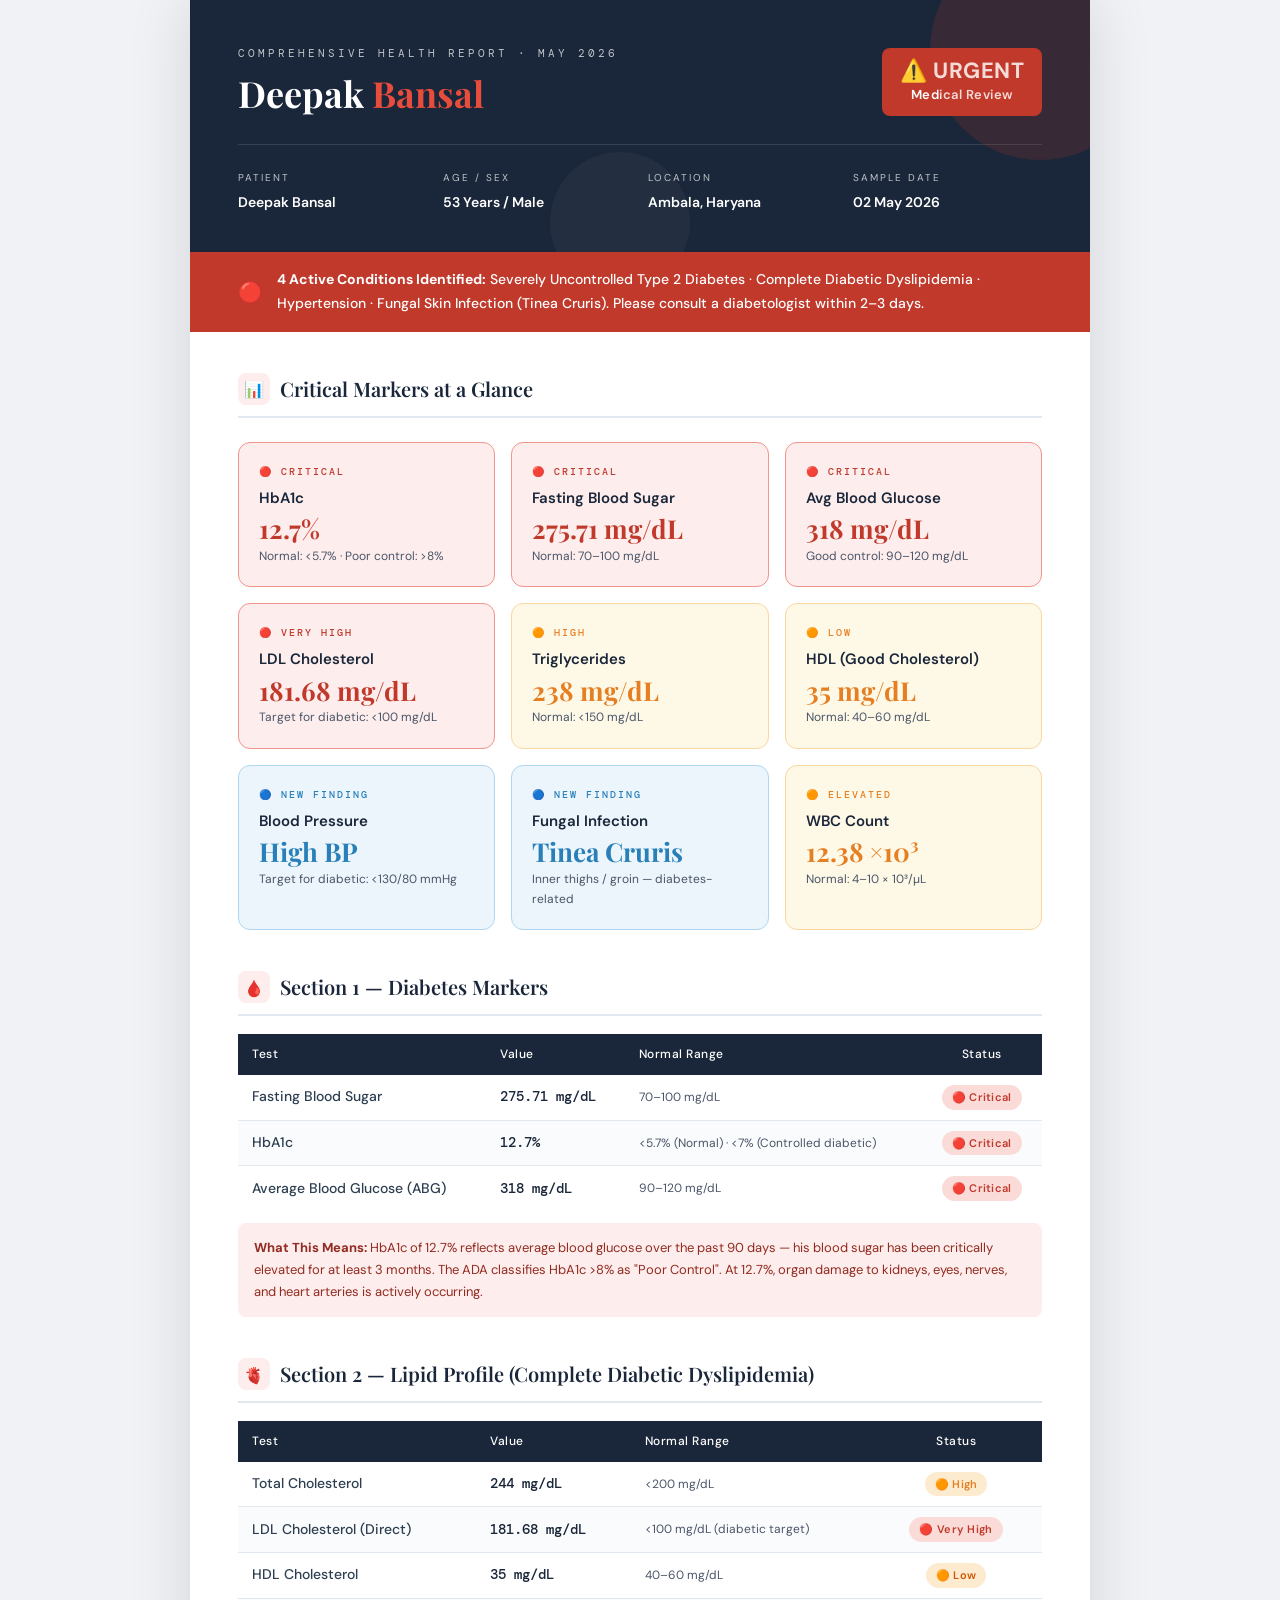
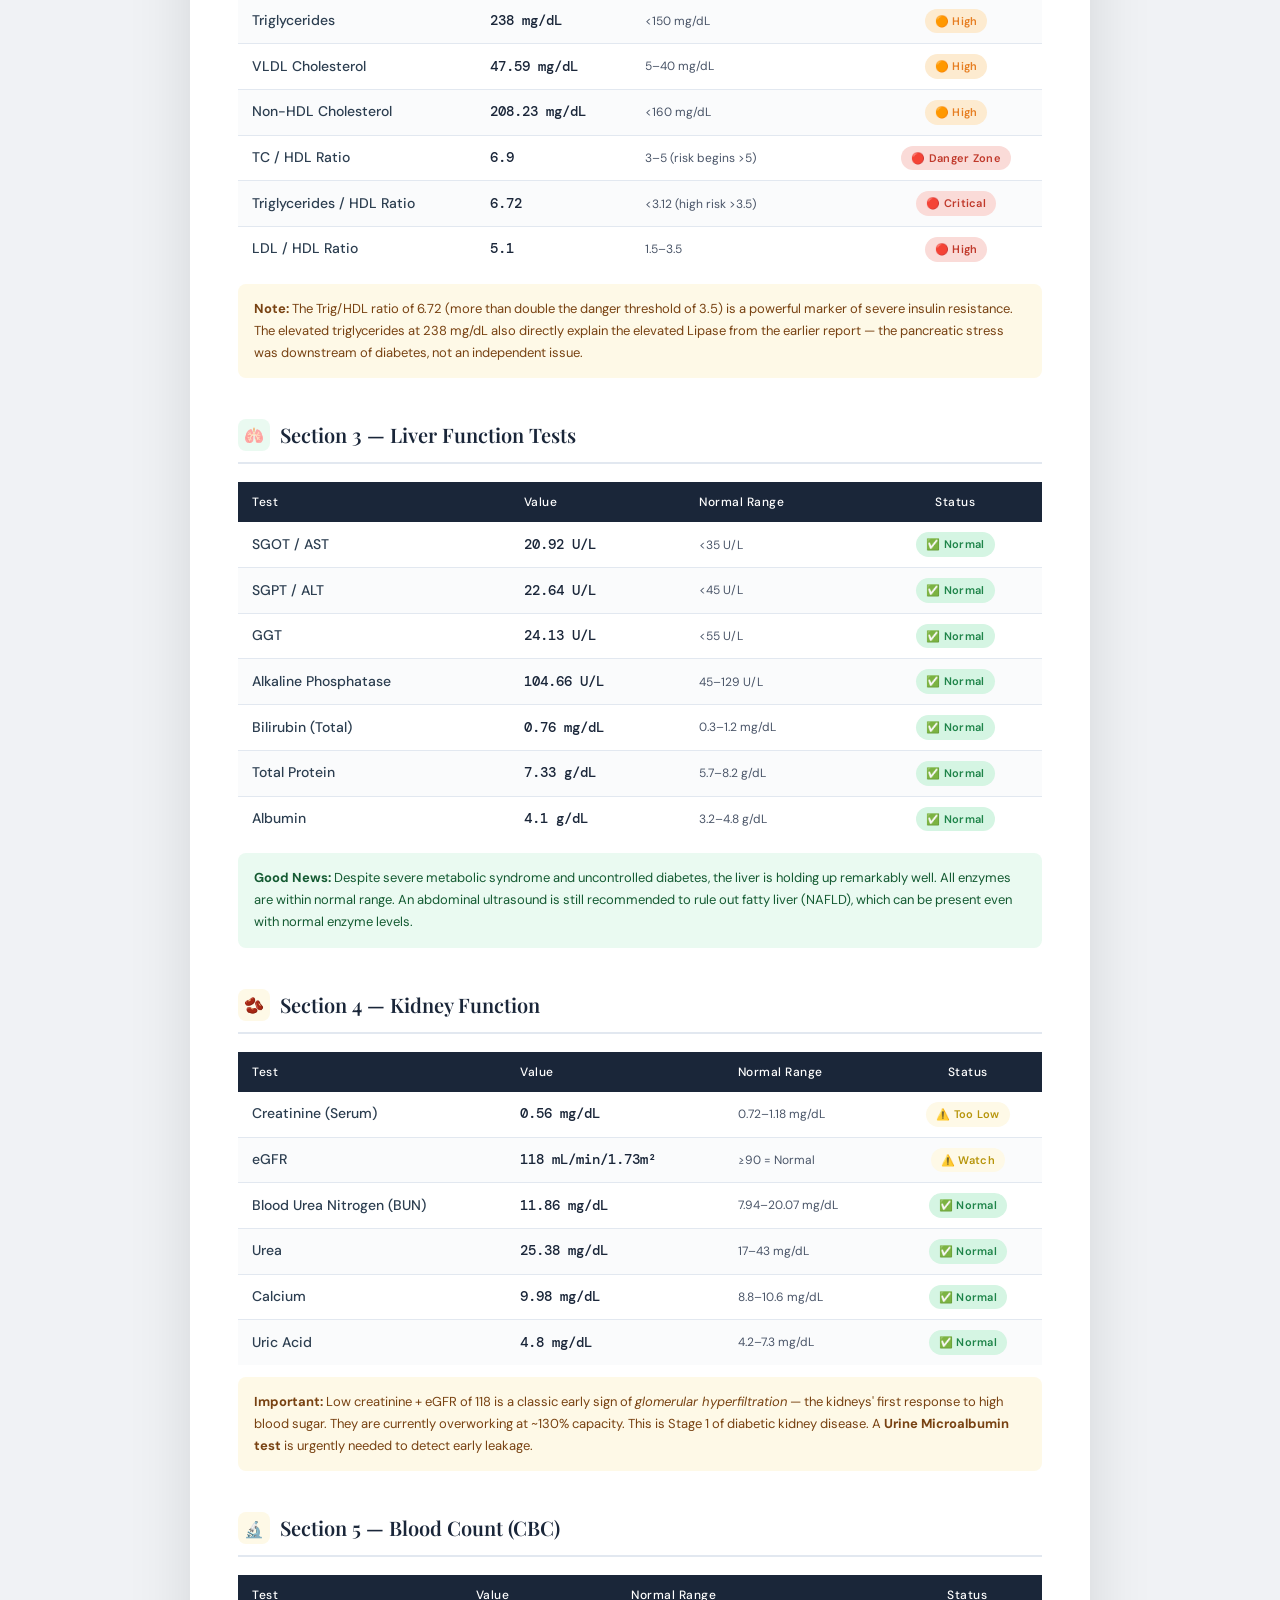
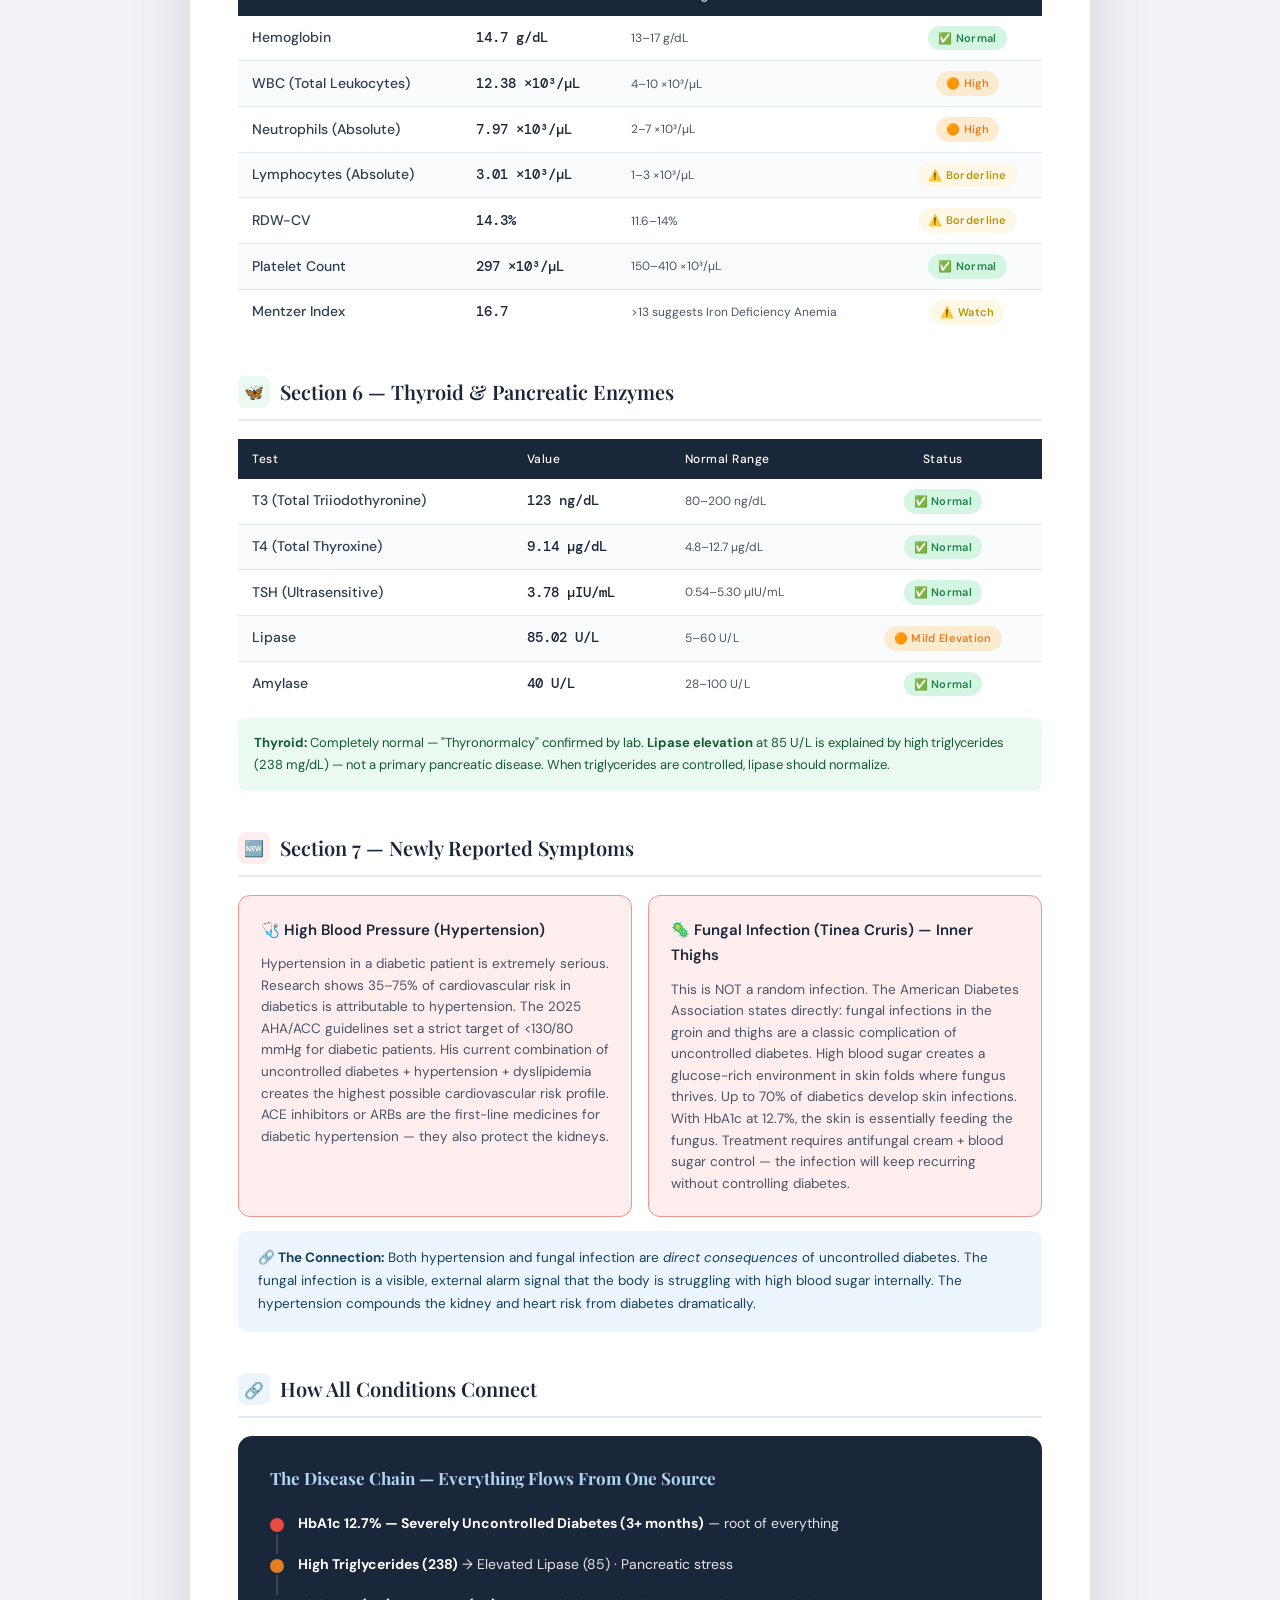
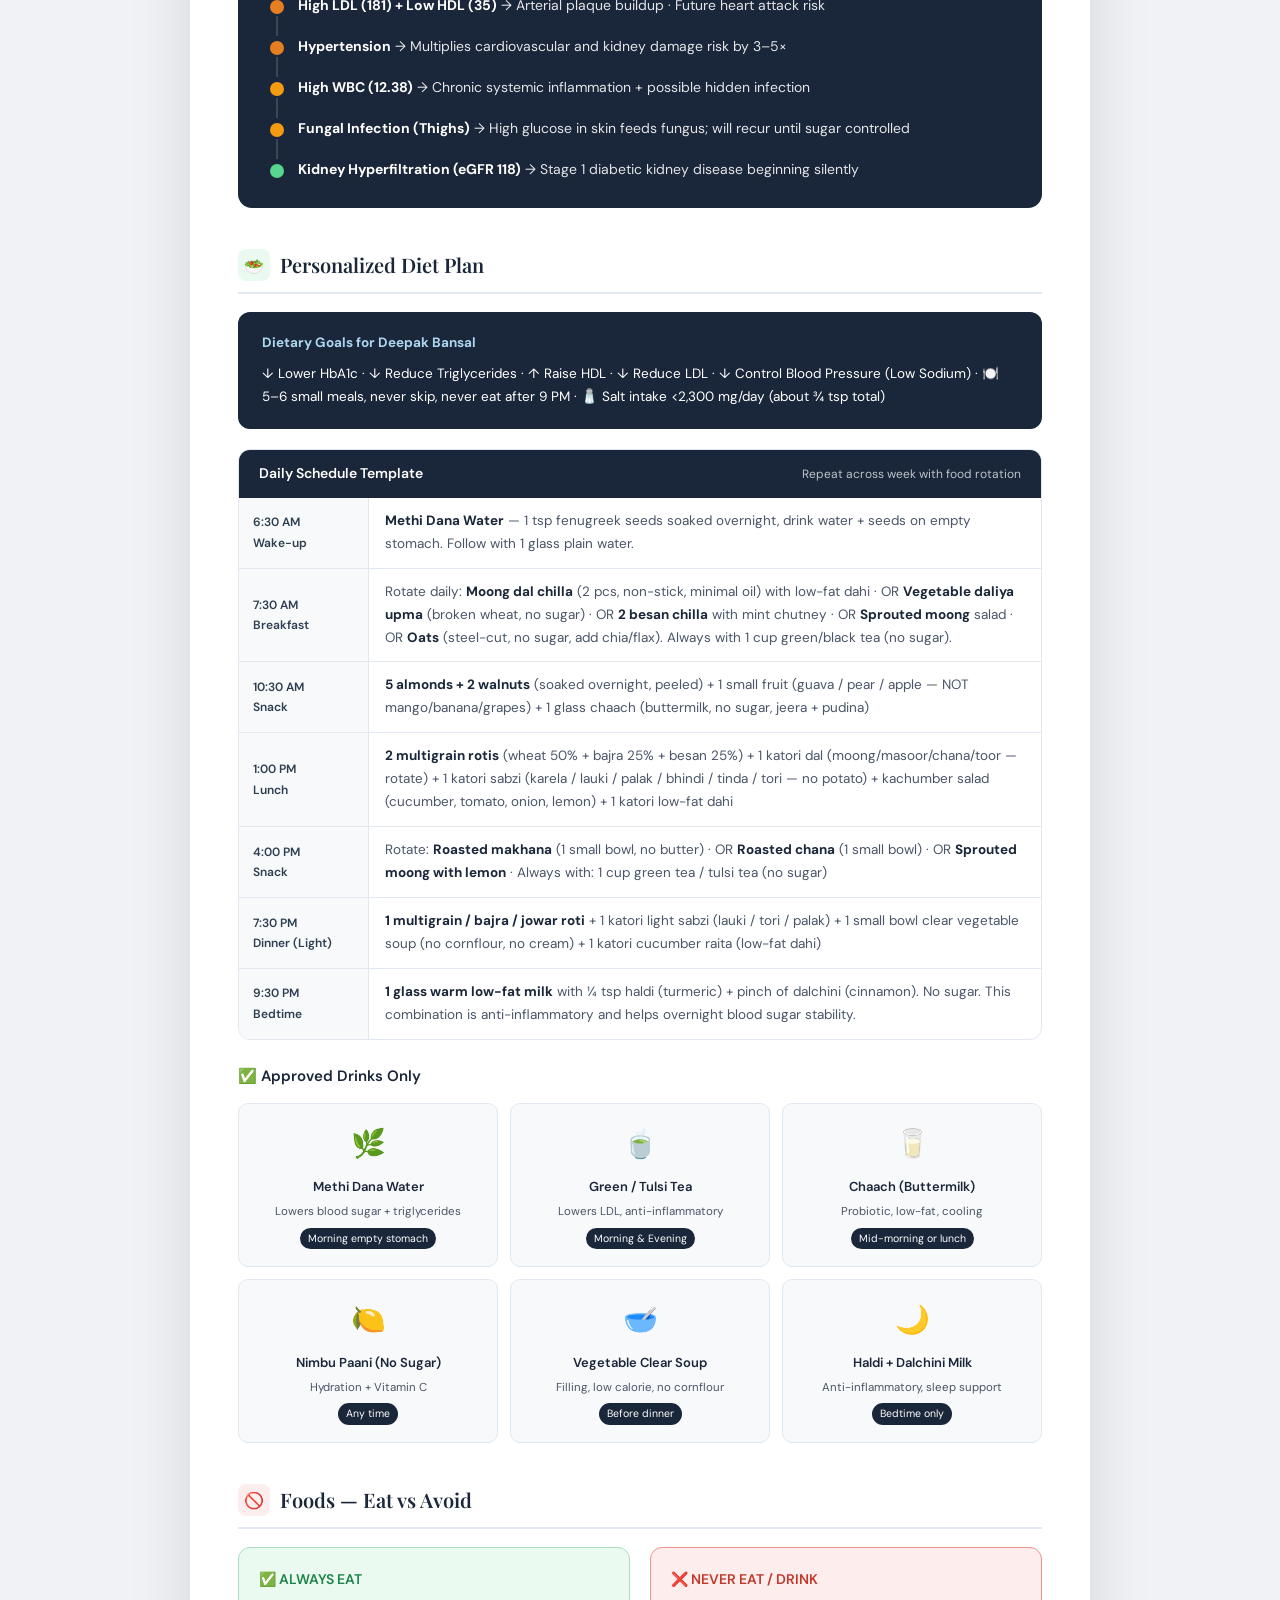
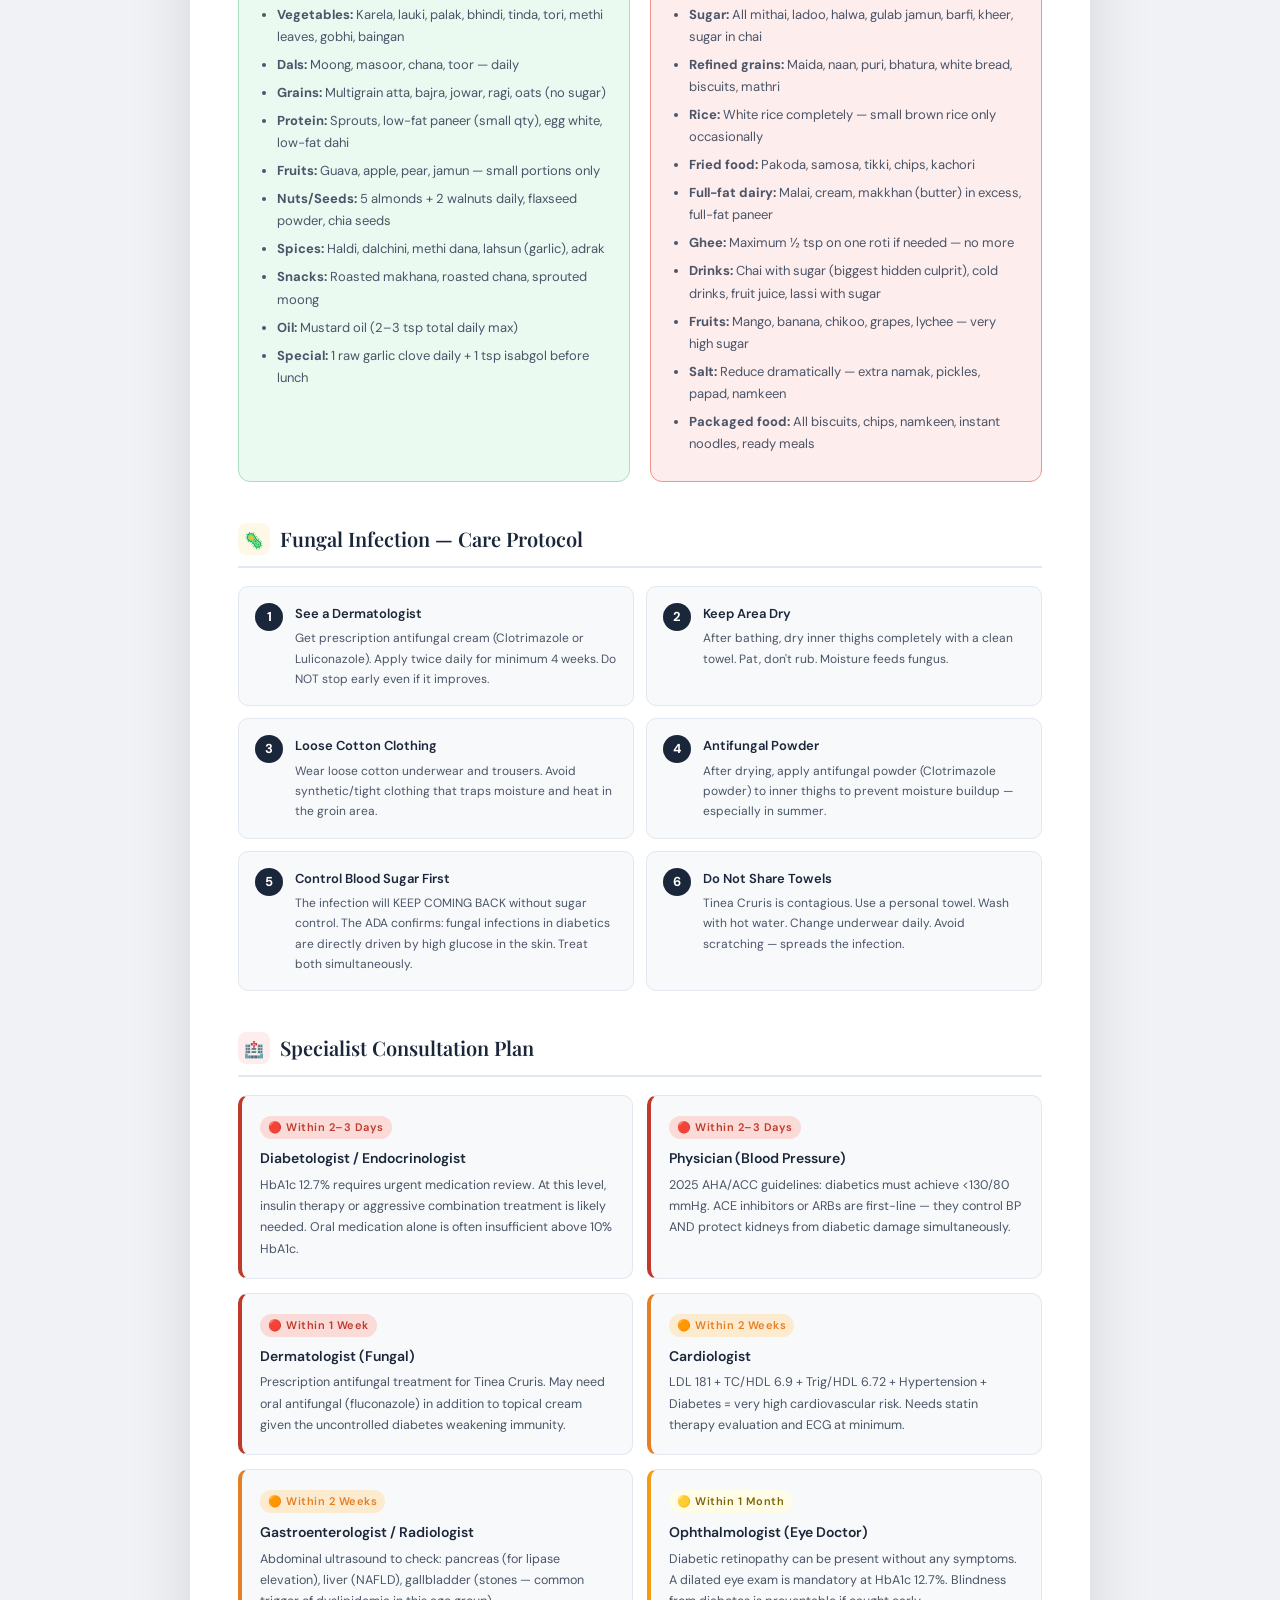
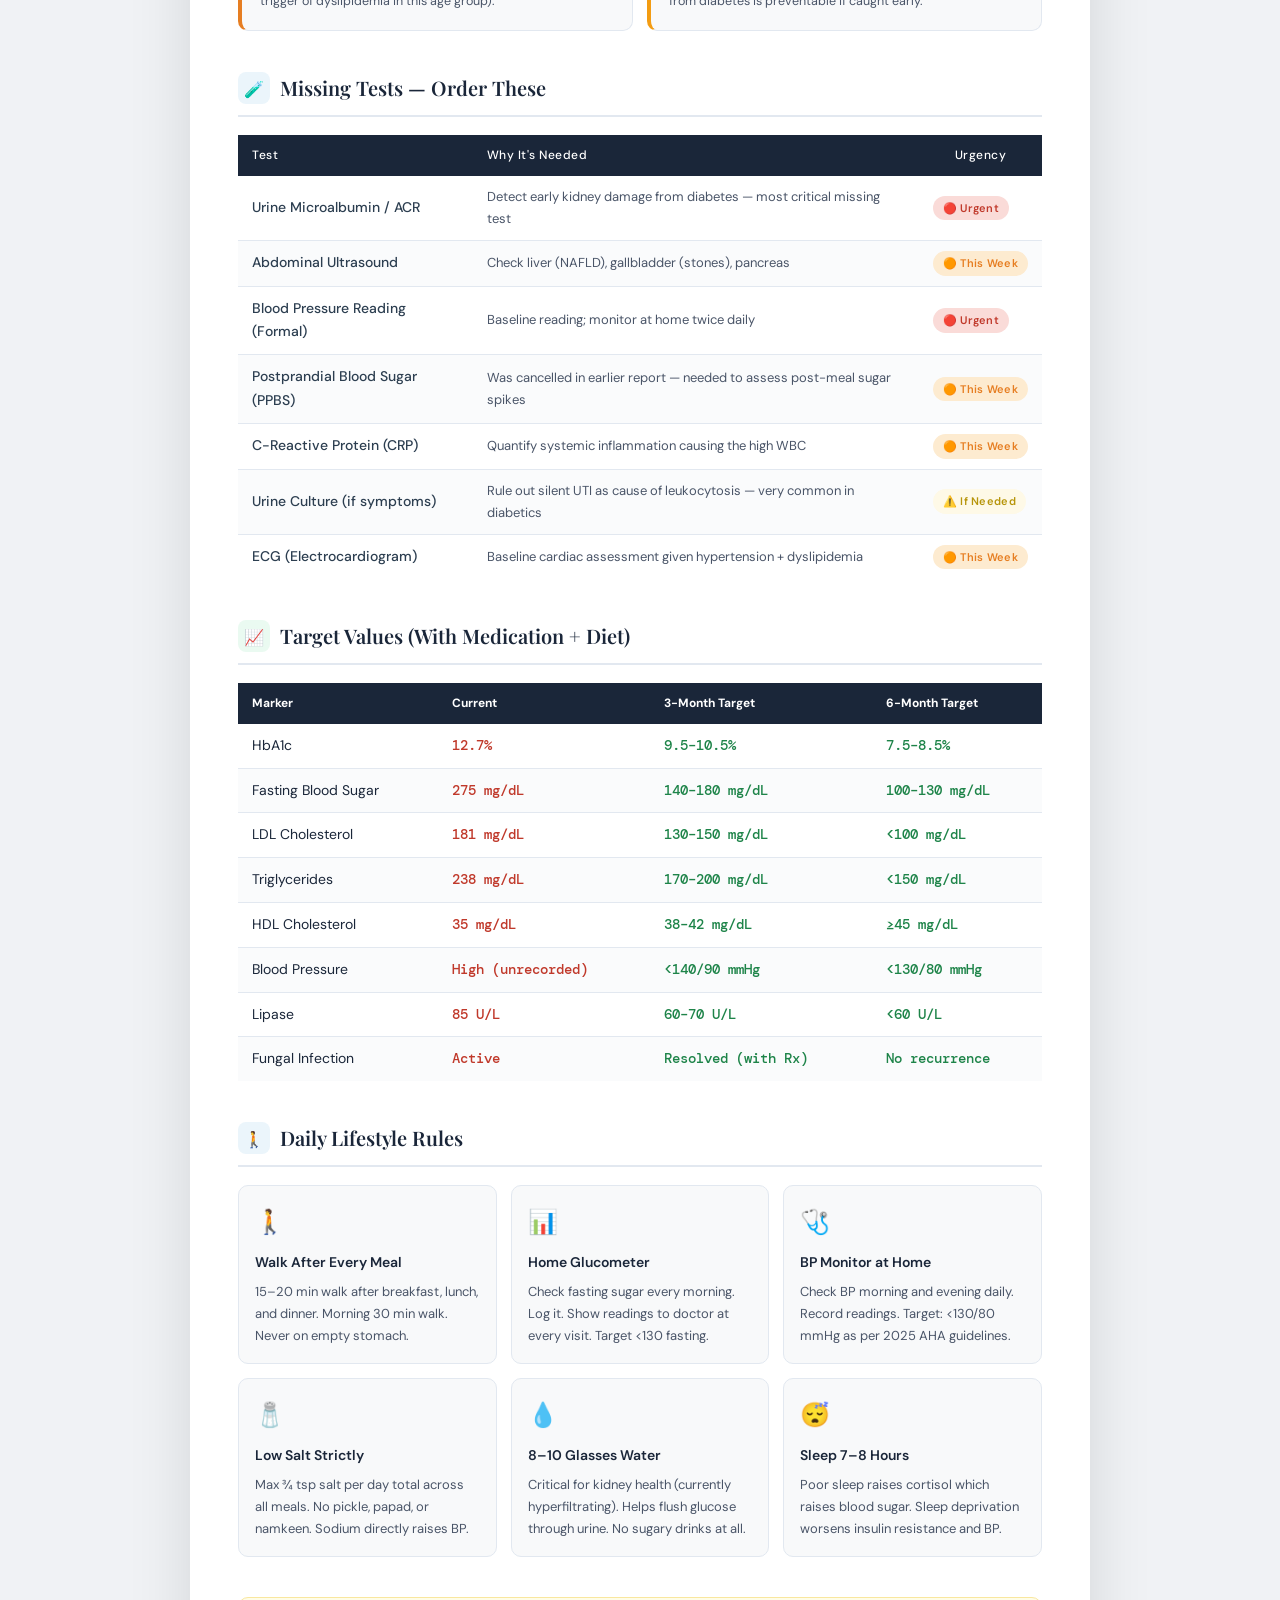
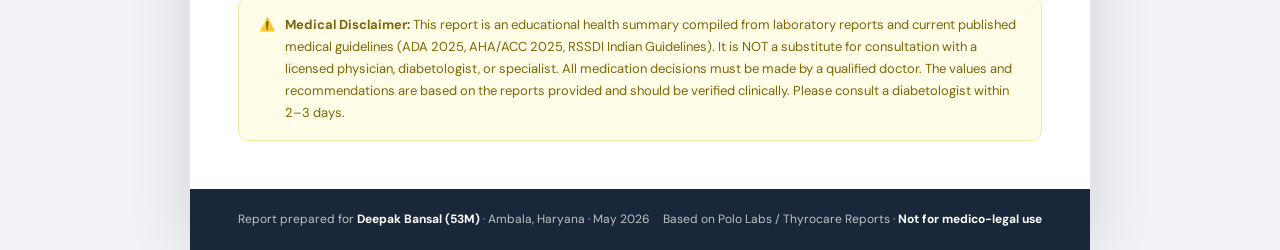
==== index.html @ ea9e51ba "Create index.html" ====
<!DOCTYPE html>
<html lang="en">
<head>
<meta charset="UTF-8">
<meta name="viewport" content="width=device-width, initial-scale=1.0">
<title>Health Report — Deepak Bansal</title>
<link href="https://fonts.googleapis.com/css2?family=Playfair+Display:wght@400;600;700&family=DM+Sans:wght@300;400;500;600&family=DM+Mono:wght@400;500&display=swap" rel="stylesheet">
<style>
  :root {
    --red: #C0392B;
    --red-light: #E74C3C;
    --red-pale: #FDEDEC;
    --orange: #E67E22;
    --orange-pale: #FEF9E7;
    --green: #1E8449;
    --green-pale: #EAFAF1;
    --navy: #1A2639;
    --navy-mid: #2C3E50;
    --slate: #4A5568;
    --silver: #BDC3C7;
    --light: #F8F9FA;
    --white: #FFFFFF;
    --border: #E2E8F0;
    --yellow-pale: #FFFDE7;
    --yellow: #F39C12;
  }

  * { margin: 0; padding: 0; box-sizing: border-box; }

  body {
    font-family: 'DM Sans', sans-serif;
    background: #F0F2F5;
    color: var(--navy);
    font-size: 15px;
    line-height: 1.7;
  }

  .page-wrap {
    max-width: 900px;
    margin: 0 auto;
    background: white;
    box-shadow: 0 0 60px rgba(0,0,0,0.12);
  }

  /* ── HEADER ── */
  .header {
    background: var(--navy);
    color: white;
    padding: 44px 48px 36px;
    position: relative;
    overflow: hidden;
  }
  .header::before {
    content: '';
    position: absolute;
    top: -60px; right: -60px;
    width: 220px; height: 220px;
    border-radius: 50%;
    background: rgba(192,57,43,0.18);
  }
  .header::after {
    content: '';
    position: absolute;
    bottom: -40px; left: 40%;
    width: 140px; height: 140px;
    border-radius: 50%;
    background: rgba(255,255,255,0.04);
  }
  .header-top {
    display: flex;
    justify-content: space-between;
    align-items: flex-start;
    margin-bottom: 28px;
  }
  .report-label {
    font-family: 'DM Mono', monospace;
    font-size: 11px;
    letter-spacing: 3px;
    text-transform: uppercase;
    color: var(--silver);
    margin-bottom: 10px;
  }
  .header h1 {
    font-family: 'Playfair Display', serif;
    font-size: 36px;
    font-weight: 700;
    line-height: 1.15;
    color: white;
  }
  .header h1 span { color: var(--red-light); }
  .header-badge {
    background: var(--red);
    color: white;
    padding: 10px 18px;
    border-radius: 8px;
    text-align: center;
    font-weight: 600;
    font-size: 13px;
    letter-spacing: 0.5px;
    flex-shrink: 0;
    margin-top: 4px;
  }
  .header-badge .badge-big { font-size: 22px; font-weight: 700; display: block; line-height: 1.2; }
  .patient-meta {
    display: grid;
    grid-template-columns: repeat(4, 1fr);
    gap: 16px;
    padding-top: 24px;
    border-top: 1px solid rgba(255,255,255,0.12);
  }
  .meta-item label {
    font-size: 10px;
    letter-spacing: 2px;
    text-transform: uppercase;
    color: var(--silver);
    display: block;
    margin-bottom: 4px;
  }
  .meta-item span {
    font-size: 14px;
    font-weight: 600;
    color: white;
  }

  /* ── ALERT BANNER ── */
  .alert-banner {
    background: var(--red);
    color: white;
    padding: 16px 48px;
    display: flex;
    align-items: center;
    gap: 14px;
    font-weight: 500;
    font-size: 14px;
  }
  .alert-icon { font-size: 20px; }

  /* ── CONTENT ── */
  .content { padding: 0 48px 48px; }

  /* ── SECTION ── */
  .section { margin-top: 40px; }
  .section-title {
    font-family: 'Playfair Display', serif;
    font-size: 20px;
    font-weight: 600;
    color: var(--navy);
    margin-bottom: 18px;
    padding-bottom: 10px;
    border-bottom: 2px solid var(--border);
    display: flex;
    align-items: center;
    gap: 10px;
  }
  .section-title .icon {
    width: 32px; height: 32px;
    border-radius: 8px;
    display: flex;
    align-items: center;
    justify-content: center;
    font-size: 16px;
    flex-shrink: 0;
  }
  .icon-red { background: var(--red-pale); }
  .icon-orange { background: var(--orange-pale); }
  .icon-green { background: var(--green-pale); }
  .icon-blue { background: #EBF5FB; }
  .icon-yellow { background: var(--yellow-pale); }

  /* ── SUMMARY CARDS ── */
  .summary-grid {
    display: grid;
    grid-template-columns: repeat(3, 1fr);
    gap: 16px;
    margin-top: 24px;
  }
  .summary-card {
    border-radius: 12px;
    padding: 20px;
    border: 1px solid var(--border);
  }
  .summary-card.critical { background: var(--red-pale); border-color: #F1948A; }
  .summary-card.warning { background: var(--orange-pale); border-color: #FAD7A0; }
  .summary-card.ok { background: var(--green-pale); border-color: #A9DFBF; }
  .summary-card.new { background: #EBF5FB; border-color: #AED6F1; }
  .card-status {
    font-family: 'DM Mono', monospace;
    font-size: 10px;
    letter-spacing: 2px;
    text-transform: uppercase;
    font-weight: 500;
    margin-bottom: 6px;
  }
  .critical .card-status { color: var(--red); }
  .warning .card-status { color: var(--orange); }
  .ok .card-status { color: var(--green); }
  .new .card-status { color: #2980B9; }
  .card-title {
    font-weight: 600;
    font-size: 15px;
    color: var(--navy);
    margin-bottom: 4px;
  }
  .card-value {
    font-family: 'Playfair Display', serif;
    font-size: 26px;
    font-weight: 700;
    line-height: 1.1;
  }
  .critical .card-value { color: var(--red); }
  .warning .card-value { color: var(--orange); }
  .ok .card-value { color: var(--green); }
  .new .card-value { color: #2980B9; }
  .card-normal { font-size: 12px; color: var(--slate); margin-top: 2px; }

  /* ── MARKER TABLE ── */
  .marker-table {
    width: 100%;
    border-collapse: collapse;
    margin-top: 4px;
    font-size: 14px;
  }
  .marker-table th {
    background: var(--navy);
    color: white;
    padding: 10px 14px;
    text-align: left;
    font-weight: 500;
    font-size: 12px;
    letter-spacing: 0.5px;
  }
  .marker-table th:last-child { text-align: center; }
  .marker-table td {
    padding: 10px 14px;
    border-bottom: 1px solid var(--border);
    vertical-align: middle;
  }
  .marker-table tr:last-child td { border-bottom: none; }
  .marker-table tr:nth-child(even) td { background: #FAFBFC; }
  .marker-name { font-weight: 500; color: var(--navy-mid); }
  .marker-value { font-family: 'DM Mono', monospace; font-weight: 500; font-size: 14px; }
  .marker-normal { font-size: 12px; color: var(--slate); }
  .badge {
    display: inline-block;
    padding: 3px 10px;
    border-radius: 20px;
    font-size: 11px;
    font-weight: 600;
    letter-spacing: 0.3px;
    white-space: nowrap;
  }
  .badge-crit { background: #FADBD8; color: var(--red); }
  .badge-high { background: #FDEBD0; color: #E67E22; }
  .badge-low { background: #FDEBD0; color: #D35400; }
  .badge-ok { background: #D5F5E3; color: var(--green); }
  .badge-watch { background: #FEF9E7; color: #B7950B; }

  /* ── TWO COLUMN ── */
  .two-col { display: grid; grid-template-columns: 1fr 1fr; gap: 20px; margin-top: 4px; }

  /* ── CONNECTION BOX ── */
  .connection-box {
    background: var(--navy);
    color: white;
    border-radius: 14px;
    padding: 28px 32px;
    margin-top: 4px;
  }
  .connection-box h3 {
    font-family: 'Playfair Display', serif;
    font-size: 17px;
    margin-bottom: 20px;
    color: #AED6F1;
  }
  .flow-chain {
    display: flex;
    flex-direction: column;
    gap: 0;
  }
  .flow-item {
    display: flex;
    align-items: flex-start;
    gap: 14px;
  }
  .flow-dot {
    width: 14px; height: 14px;
    border-radius: 50%;
    flex-shrink: 0;
    margin-top: 5px;
  }
  .dot-red { background: var(--red-light); }
  .dot-orange { background: var(--orange); }
  .dot-yellow { background: var(--yellow); }
  .dot-green { background: #58D68D; }
  .flow-line {
    width: 2px;
    height: 20px;
    background: rgba(255,255,255,0.15);
    margin-left: 6px;
  }
  .flow-text { font-size: 14px; color: rgba(255,255,255,0.88); line-height: 1.5; }
  .flow-text strong { color: white; }

  /* ── NEW SYMPTOM CARDS ── */
  .symptom-cards { display: grid; grid-template-columns: 1fr 1fr; gap: 16px; margin-top: 4px; }
  .symptom-card {
    border-radius: 12px;
    padding: 22px;
    border: 1px solid var(--border);
  }
  .symptom-card h4 {
    font-weight: 600;
    font-size: 15px;
    margin-bottom: 10px;
    display: flex;
    align-items: center;
    gap: 8px;
  }
  .symptom-card p { font-size: 13.5px; color: var(--slate); line-height: 1.6; }
  .symptom-card.danger { background: var(--red-pale); border-color: #F1948A; }
  .symptom-card.warning-card { background: var(--orange-pale); border-color: #FAD7A0; }

  /* ── DIET SECTION ── */
  .meal-day {
    border: 1px solid var(--border);
    border-radius: 12px;
    overflow: hidden;
    margin-bottom: 16px;
  }
  .meal-day-header {
    background: var(--navy);
    color: white;
    padding: 12px 20px;
    font-weight: 600;
    font-size: 14px;
    display: flex;
    justify-content: space-between;
    align-items: center;
  }
  .meal-day-header span { font-size: 12px; color: var(--silver); font-weight: 400; }
  .meal-rows { padding: 0; }
  .meal-row {
    display: grid;
    grid-template-columns: 130px 1fr;
    border-bottom: 1px solid var(--border);
    font-size: 13.5px;
  }
  .meal-row:last-child { border-bottom: none; }
  .meal-time {
    background: var(--light);
    padding: 12px 14px;
    font-weight: 600;
    color: var(--navy-mid);
    font-size: 12px;
    border-right: 1px solid var(--border);
    display: flex;
    align-items: center;
  }
  .meal-food { padding: 12px 16px; color: var(--slate); }
  .meal-food strong { color: var(--navy); }

  /* ── DO/DONT ── */
  .do-dont { display: grid; grid-template-columns: 1fr 1fr; gap: 20px; margin-top: 4px; }
  .do-box, .dont-box {
    border-radius: 12px;
    padding: 20px;
  }
  .do-box { background: var(--green-pale); border: 1px solid #A9DFBF; }
  .dont-box { background: var(--red-pale); border: 1px solid #F1948A; }
  .do-box h4 { color: var(--green); margin-bottom: 12px; font-size: 14px; font-weight: 600; }
  .dont-box h4 { color: var(--red); margin-bottom: 12px; font-size: 14px; font-weight: 600; }
  .do-box ul, .dont-box ul { padding-left: 18px; }
  .do-box li, .dont-box li { font-size: 13px; margin-bottom: 6px; color: var(--slate); }

  /* ── DRINK GRID ── */
  .drink-grid { display: grid; grid-template-columns: repeat(3, 1fr); gap: 12px; margin-top: 4px; }
  .drink-card {
    background: var(--light);
    border: 1px solid var(--border);
    border-radius: 10px;
    padding: 16px;
    text-align: center;
  }
  .drink-emoji { font-size: 28px; margin-bottom: 8px; }
  .drink-name { font-weight: 600; font-size: 13px; color: var(--navy); margin-bottom: 4px; }
  .drink-note { font-size: 11.5px; color: var(--slate); }
  .drink-when {
    margin-top: 6px;
    font-size: 10.5px;
    background: var(--navy);
    color: white;
    padding: 2px 8px;
    border-radius: 20px;
    display: inline-block;
  }

  /* ── SKIN SECTION ── */
  .skin-steps { display: grid; grid-template-columns: 1fr 1fr; gap: 12px; margin-top: 4px; }
  .skin-step {
    background: var(--light);
    border: 1px solid var(--border);
    border-radius: 10px;
    padding: 16px;
    display: flex;
    gap: 12px;
  }
  .step-num {
    width: 28px; height: 28px;
    background: var(--navy);
    color: white;
    border-radius: 50%;
    display: flex;
    align-items: center;
    justify-content: center;
    font-size: 13px;
    font-weight: 700;
    flex-shrink: 0;
  }
  .step-text h5 { font-size: 13px; font-weight: 600; color: var(--navy); margin-bottom: 3px; }
  .step-text p { font-size: 12px; color: var(--slate); }

  /* ── DOCTORS TABLE ── */
  .doctor-grid { display: grid; grid-template-columns: repeat(2, 1fr); gap: 14px; margin-top: 4px; }
  .doctor-card {
    border-radius: 10px;
    padding: 18px;
    border: 1px solid var(--border);
    background: var(--light);
  }
  .doctor-card.urgent { border-left: 4px solid var(--red); }
  .doctor-card.soon { border-left: 4px solid var(--orange); }
  .doctor-card.month { border-left: 4px solid var(--yellow); }
  .doctor-card h4 { font-size: 14px; font-weight: 600; color: var(--navy); margin-bottom: 4px; }
  .doctor-card .when {
    font-size: 11px;
    font-weight: 600;
    letter-spacing: 0.5px;
    margin-bottom: 8px;
    display: inline-block;
    padding: 2px 8px;
    border-radius: 20px;
  }
  .urgent .when { background: #FADBD8; color: var(--red); }
  .soon .when { background: #FDEBD0; color: var(--orange); }
  .month .when { background: var(--yellow-pale); color: #7D6608; }
  .doctor-card p { font-size: 12.5px; color: var(--slate); }

  /* ── TARGETS TABLE ── */
  .targets-table {
    width: 100%;
    border-collapse: collapse;
    font-size: 14px;
    margin-top: 4px;
  }
  .targets-table th {
    background: var(--navy);
    color: white;
    padding: 10px 14px;
    text-align: left;
    font-size: 12px;
  }
  .targets-table td {
    padding: 10px 14px;
    border-bottom: 1px solid var(--border);
  }
  .targets-table tr:last-child td { border-bottom: none; }
  .targets-table tr:nth-child(even) td { background: #FAFBFC; }
  .val-now { font-family: 'DM Mono', monospace; color: var(--red); font-weight: 500; }
  .val-target { font-family: 'DM Mono', monospace; color: var(--green); font-weight: 500; }
  .progress-bar-wrap { background: #E5E7EB; border-radius: 4px; height: 6px; width: 120px; overflow: hidden; }
  .progress-bar { height: 100%; border-radius: 4px; background: linear-gradient(90deg, var(--red), var(--orange)); }

  /* ── DISCLAIMER ── */
  .disclaimer {
    background: var(--yellow-pale);
    border: 1px solid #F9E79F;
    border-radius: 10px;
    padding: 16px 20px;
    font-size: 13px;
    color: #7D6608;
    margin-top: 40px;
    display: flex;
    gap: 10px;
    align-items: flex-start;
  }

  /* ── FOOTER ── */
  .footer {
    background: var(--navy);
    color: var(--silver);
    padding: 20px 48px;
    font-size: 12px;
    display: flex;
    justify-content: space-between;
    align-items: center;
  }
  .footer strong { color: white; }

  /* ── PRINT ── */
  @media print {
    body { background: white; }
    .page-wrap { box-shadow: none; }
    .alert-banner { print-color-adjust: exact; -webkit-print-color-adjust: exact; }
    .header { print-color-adjust: exact; -webkit-print-color-adjust: exact; }
  }

  @media (max-width: 660px) {
    .content { padding: 0 20px 40px; }
    .header { padding: 28px 20px 24px; }
    .patient-meta { grid-template-columns: repeat(2, 1fr); }
    .summary-grid { grid-template-columns: 1fr 1fr; }
    .two-col, .symptom-cards, .do-dont, .skin-steps, .doctor-grid { grid-template-columns: 1fr; }
    .drink-grid { grid-template-columns: repeat(2, 1fr); }
    .alert-banner { padding: 14px 20px; }
    .footer { flex-direction: column; gap: 6px; text-align: center; }
    .meal-row { grid-template-columns: 100px 1fr; }
    .header h1 { font-size: 26px; }
    .header-top { flex-direction: column; gap: 16px; }
  }
</style>
</head>
<body>
<div class="page-wrap">

  <!-- HEADER -->
  <div class="header">
    <div class="header-top">
      <div>
        <div class="report-label">Comprehensive Health Report · May 2026</div>
        <h1>Deepak <span>Bansal</span></h1>
      </div>
      <div class="header-badge">
        <span class="badge-big">⚠️ URGENT</span>
        Medical Review
      </div>
    </div>
    <div class="patient-meta">
      <div class="meta-item"><label>Patient</label><span>Deepak Bansal</span></div>
      <div class="meta-item"><label>Age / Sex</label><span>53 Years / Male</span></div>
      <div class="meta-item"><label>Location</label><span>Ambala, Haryana</span></div>
      <div class="meta-item"><label>Sample Date</label><span>02 May 2026</span></div>
    </div>
  </div>

  <!-- ALERT -->
  <div class="alert-banner">
    <span class="alert-icon">🔴</span>
    <span><strong>4 Active Conditions Identified:</strong> Severely Uncontrolled Type 2 Diabetes · Complete Diabetic Dyslipidemia · Hypertension · Fungal Skin Infection (Tinea Cruris). Please consult a diabetologist within 2–3 days.</span>
  </div>

  <div class="content">

    <!-- SUMMARY CARDS -->
    <div class="section">
      <div class="section-title">
        <span class="icon icon-red">📊</span>
        Critical Markers at a Glance
      </div>
      <div class="summary-grid">
        <div class="summary-card critical">
          <div class="card-status">🔴 Critical</div>
          <div class="card-title">HbA1c</div>
          <div class="card-value">12.7%</div>
          <div class="card-normal">Normal: &lt;5.7% · Poor control: &gt;8%</div>
        </div>
        <div class="summary-card critical">
          <div class="card-status">🔴 Critical</div>
          <div class="card-title">Fasting Blood Sugar</div>
          <div class="card-value">275.71 mg/dL</div>
          <div class="card-normal">Normal: 70–100 mg/dL</div>
        </div>
        <div class="summary-card critical">
          <div class="card-status">🔴 Critical</div>
          <div class="card-title">Avg Blood Glucose</div>
          <div class="card-value">318 mg/dL</div>
          <div class="card-normal">Good control: 90–120 mg/dL</div>
        </div>
        <div class="summary-card critical">
          <div class="card-status">🔴 Very High</div>
          <div class="card-title">LDL Cholesterol</div>
          <div class="card-value">181.68 mg/dL</div>
          <div class="card-normal">Target for diabetic: &lt;100 mg/dL</div>
        </div>
        <div class="summary-card warning">
          <div class="card-status">🟠 High</div>
          <div class="card-title">Triglycerides</div>
          <div class="card-value">238 mg/dL</div>
          <div class="card-normal">Normal: &lt;150 mg/dL</div>
        </div>
        <div class="summary-card warning">
          <div class="card-status">🟠 Low</div>
          <div class="card-title">HDL (Good Cholesterol)</div>
          <div class="card-value">35 mg/dL</div>
          <div class="card-normal">Normal: 40–60 mg/dL</div>
        </div>
        <div class="summary-card new">
          <div class="card-status">🔵 New Finding</div>
          <div class="card-title">Blood Pressure</div>
          <div class="card-value">High BP</div>
          <div class="card-normal">Target for diabetic: &lt;130/80 mmHg</div>
        </div>
        <div class="summary-card new">
          <div class="card-status">🔵 New Finding</div>
          <div class="card-title">Fungal Infection</div>
          <div class="card-value">Tinea Cruris</div>
          <div class="card-normal">Inner thighs / groin — diabetes-related</div>
        </div>
        <div class="summary-card warning">
          <div class="card-status">🟠 Elevated</div>
          <div class="card-title">WBC Count</div>
          <div class="card-value">12.38 ×10³</div>
          <div class="card-normal">Normal: 4–10 × 10³/µL</div>
        </div>
      </div>
    </div>

    <!-- COMPLETE MARKER TABLE: DIABETES -->
    <div class="section">
      <div class="section-title"><span class="icon icon-red">🩸</span>Section 1 — Diabetes Markers</div>
      <table class="marker-table">
        <thead>
          <tr><th>Test</th><th>Value</th><th>Normal Range</th><th style="text-align:center">Status</th></tr>
        </thead>
        <tbody>
          <tr><td class="marker-name">Fasting Blood Sugar</td><td class="marker-value">275.71 mg/dL</td><td class="marker-normal">70–100 mg/dL</td><td style="text-align:center"><span class="badge badge-crit">🔴 Critical</span></td></tr>
          <tr><td class="marker-name">HbA1c</td><td class="marker-value">12.7%</td><td class="marker-normal">&lt;5.7% (Normal) · &lt;7% (Controlled diabetic)</td><td style="text-align:center"><span class="badge badge-crit">🔴 Critical</span></td></tr>
          <tr><td class="marker-name">Average Blood Glucose (ABG)</td><td class="marker-value">318 mg/dL</td><td class="marker-normal">90–120 mg/dL</td><td style="text-align:center"><span class="badge badge-crit">🔴 Critical</span></td></tr>
        </tbody>
      </table>
      <div style="background:#FDEDEC;border-radius:8px;padding:14px 16px;margin-top:12px;font-size:13px;color:#922B21;">
        <strong>What This Means:</strong> HbA1c of 12.7% reflects average blood glucose over the past 90 days — his blood sugar has been critically elevated for at least 3 months. The ADA classifies HbA1c &gt;8% as "Poor Control". At 12.7%, organ damage to kidneys, eyes, nerves, and heart arteries is actively occurring.
      </div>
    </div>

    <!-- LIPID PROFILE -->
    <div class="section">
      <div class="section-title"><span class="icon icon-red">🫀</span>Section 2 — Lipid Profile (Complete Diabetic Dyslipidemia)</div>
      <table class="marker-table">
        <thead>
          <tr><th>Test</th><th>Value</th><th>Normal Range</th><th style="text-align:center">Status</th></tr>
        </thead>
        <tbody>
          <tr><td class="marker-name">Total Cholesterol</td><td class="marker-value">244 mg/dL</td><td class="marker-normal">&lt;200 mg/dL</td><td style="text-align:center"><span class="badge badge-high">🟠 High</span></td></tr>
          <tr><td class="marker-name">LDL Cholesterol (Direct)</td><td class="marker-value">181.68 mg/dL</td><td class="marker-normal">&lt;100 mg/dL (diabetic target)</td><td style="text-align:center"><span class="badge badge-crit">🔴 Very High</span></td></tr>
          <tr><td class="marker-name">HDL Cholesterol</td><td class="marker-value">35 mg/dL</td><td class="marker-normal">40–60 mg/dL</td><td style="text-align:center"><span class="badge badge-low">🟠 Low</span></td></tr>
          <tr><td class="marker-name">Triglycerides</td><td class="marker-value">238 mg/dL</td><td class="marker-normal">&lt;150 mg/dL</td><td style="text-align:center"><span class="badge badge-high">🟠 High</span></td></tr>
          <tr><td class="marker-name">VLDL Cholesterol</td><td class="marker-value">47.59 mg/dL</td><td class="marker-normal">5–40 mg/dL</td><td style="text-align:center"><span class="badge badge-high">🟠 High</span></td></tr>
          <tr><td class="marker-name">Non-HDL Cholesterol</td><td class="marker-value">208.23 mg/dL</td><td class="marker-normal">&lt;160 mg/dL</td><td style="text-align:center"><span class="badge badge-high">🟠 High</span></td></tr>
          <tr><td class="marker-name">TC / HDL Ratio</td><td class="marker-value">6.9</td><td class="marker-normal">3–5 (risk begins &gt;5)</td><td style="text-align:center"><span class="badge badge-crit">🔴 Danger Zone</span></td></tr>
          <tr><td class="marker-name">Triglycerides / HDL Ratio</td><td class="marker-value">6.72</td><td class="marker-normal">&lt;3.12 (high risk &gt;3.5)</td><td style="text-align:center"><span class="badge badge-crit">🔴 Critical</span></td></tr>
          <tr><td class="marker-name">LDL / HDL Ratio</td><td class="marker-value">5.1</td><td class="marker-normal">1.5–3.5</td><td style="text-align:center"><span class="badge badge-crit">🔴 High</span></td></tr>
        </tbody>
      </table>
      <div style="background:#FEF9E7;border-radius:8px;padding:14px 16px;margin-top:12px;font-size:13px;color:#784212;">
        <strong>Note:</strong> The Trig/HDL ratio of 6.72 (more than double the danger threshold of 3.5) is a powerful marker of severe insulin resistance. The elevated triglycerides at 238 mg/dL also directly explain the elevated Lipase from the earlier report — the pancreatic stress was downstream of diabetes, not an independent issue.
      </div>
    </div>

    <!-- LIVER FUNCTION -->
    <div class="section">
      <div class="section-title"><span class="icon icon-green">🫁</span>Section 3 — Liver Function Tests</div>
      <table class="marker-table">
        <thead>
          <tr><th>Test</th><th>Value</th><th>Normal Range</th><th style="text-align:center">Status</th></tr>
        </thead>
        <tbody>
          <tr><td class="marker-name">SGOT / AST</td><td class="marker-value">20.92 U/L</td><td class="marker-normal">&lt;35 U/L</td><td style="text-align:center"><span class="badge badge-ok">✅ Normal</span></td></tr>
          <tr><td class="marker-name">SGPT / ALT</td><td class="marker-value">22.64 U/L</td><td class="marker-normal">&lt;45 U/L</td><td style="text-align:center"><span class="badge badge-ok">✅ Normal</span></td></tr>
          <tr><td class="marker-name">GGT</td><td class="marker-value">24.13 U/L</td><td class="marker-normal">&lt;55 U/L</td><td style="text-align:center"><span class="badge badge-ok">✅ Normal</span></td></tr>
          <tr><td class="marker-name">Alkaline Phosphatase</td><td class="marker-value">104.66 U/L</td><td class="marker-normal">45–129 U/L</td><td style="text-align:center"><span class="badge badge-ok">✅ Normal</span></td></tr>
          <tr><td class="marker-name">Bilirubin (Total)</td><td class="marker-value">0.76 mg/dL</td><td class="marker-normal">0.3–1.2 mg/dL</td><td style="text-align:center"><span class="badge badge-ok">✅ Normal</span></td></tr>
          <tr><td class="marker-name">Total Protein</td><td class="marker-value">7.33 g/dL</td><td class="marker-normal">5.7–8.2 g/dL</td><td style="text-align:center"><span class="badge badge-ok">✅ Normal</span></td></tr>
          <tr><td class="marker-name">Albumin</td><td class="marker-value">4.1 g/dL</td><td class="marker-normal">3.2–4.8 g/dL</td><td style="text-align:center"><span class="badge badge-ok">✅ Normal</span></td></tr>
        </tbody>
      </table>
      <div style="background:#EAFAF1;border-radius:8px;padding:14px 16px;margin-top:12px;font-size:13px;color:#145A32;">
        <strong>Good News:</strong> Despite severe metabolic syndrome and uncontrolled diabetes, the liver is holding up remarkably well. All enzymes are within normal range. An abdominal ultrasound is still recommended to rule out fatty liver (NAFLD), which can be present even with normal enzyme levels.
      </div>
    </div>

    <!-- KIDNEY -->
    <div class="section">
      <div class="section-title"><span class="icon icon-orange">🫘</span>Section 4 — Kidney Function</div>
      <table class="marker-table">
        <thead>
          <tr><th>Test</th><th>Value</th><th>Normal Range</th><th style="text-align:center">Status</th></tr>
        </thead>
        <tbody>
          <tr><td class="marker-name">Creatinine (Serum)</td><td class="marker-value">0.56 mg/dL</td><td class="marker-normal">0.72–1.18 mg/dL</td><td style="text-align:center"><span class="badge badge-watch">⚠️ Too Low</span></td></tr>
          <tr><td class="marker-name">eGFR</td><td class="marker-value">118 mL/min/1.73m²</td><td class="marker-normal">≥90 = Normal</td><td style="text-align:center"><span class="badge badge-watch">⚠️ Watch</span></td></tr>
          <tr><td class="marker-name">Blood Urea Nitrogen (BUN)</td><td class="marker-value">11.86 mg/dL</td><td class="marker-normal">7.94–20.07 mg/dL</td><td style="text-align:center"><span class="badge badge-ok">✅ Normal</span></td></tr>
          <tr><td class="marker-name">Urea</td><td class="marker-value">25.38 mg/dL</td><td class="marker-normal">17–43 mg/dL</td><td style="text-align:center"><span class="badge badge-ok">✅ Normal</span></td></tr>
          <tr><td class="marker-name">Calcium</td><td class="marker-value">9.98 mg/dL</td><td class="marker-normal">8.8–10.6 mg/dL</td><td style="text-align:center"><span class="badge badge-ok">✅ Normal</span></td></tr>
          <tr><td class="marker-name">Uric Acid</td><td class="marker-value">4.8 mg/dL</td><td class="marker-normal">4.2–7.3 mg/dL</td><td style="text-align:center"><span class="badge badge-ok">✅ Normal</span></td></tr>
        </tbody>
      </table>
      <div style="background:#FEF9E7;border-radius:8px;padding:14px 16px;margin-top:12px;font-size:13px;color:#784212;">
        <strong>Important:</strong> Low creatinine + eGFR of 118 is a classic early sign of <em>glomerular hyperfiltration</em> — the kidneys' first response to high blood sugar. They are currently overworking at ~130% capacity. This is Stage 1 of diabetic kidney disease. A <strong>Urine Microalbumin test</strong> is urgently needed to detect early leakage.
      </div>
    </div>

    <!-- CBC -->
    <div class="section">
      <div class="section-title"><span class="icon icon-orange">🔬</span>Section 5 — Blood Count (CBC)</div>
      <table class="marker-table">
        <thead>
          <tr><th>Test</th><th>Value</th><th>Normal Range</th><th style="text-align:center">Status</th></tr>
        </thead>
        <tbody>
          <tr><td class="marker-name">Hemoglobin</td><td class="marker-value">14.7 g/dL</td><td class="marker-normal">13–17 g/dL</td><td style="text-align:center"><span class="badge badge-ok">✅ Normal</span></td></tr>
          <tr><td class="marker-name">WBC (Total Leukocytes)</td><td class="marker-value">12.38 ×10³/µL</td><td class="marker-normal">4–10 ×10³/µL</td><td style="text-align:center"><span class="badge badge-high">🟠 High</span></td></tr>
          <tr><td class="marker-name">Neutrophils (Absolute)</td><td class="marker-value">7.97 ×10³/µL</td><td class="marker-normal">2–7 ×10³/µL</td><td style="text-align:center"><span class="badge badge-high">🟠 High</span></td></tr>
          <tr><td class="marker-name">Lymphocytes (Absolute)</td><td class="marker-value">3.01 ×10³/µL</td><td class="marker-normal">1–3 ×10³/µL</td><td style="text-align:center"><span class="badge badge-watch">⚠️ Borderline</span></td></tr>
          <tr><td class="marker-name">RDW-CV</td><td class="marker-value">14.3%</td><td class="marker-normal">11.6–14%</td><td style="text-align:center"><span class="badge badge-watch">⚠️ Borderline</span></td></tr>
          <tr><td class="marker-name">Platelet Count</td><td class="marker-value">297 ×10³/µL</td><td class="marker-normal">150–410 ×10³/µL</td><td style="text-align:center"><span class="badge badge-ok">✅ Normal</span></td></tr>
          <tr><td class="marker-name">Mentzer Index</td><td class="marker-value">16.7</td><td class="marker-normal">&gt;13 suggests Iron Deficiency Anemia</td><td style="text-align:center"><span class="badge badge-watch">⚠️ Watch</span></td></tr>
        </tbody>
      </table>
    </div>

    <!-- THYROID + PANCREAS -->
    <div class="section">
      <div class="section-title"><span class="icon icon-green">🦋</span>Section 6 — Thyroid & Pancreatic Enzymes</div>
      <table class="marker-table">
        <thead>
          <tr><th>Test</th><th>Value</th><th>Normal Range</th><th style="text-align:center">Status</th></tr>
        </thead>
        <tbody>
          <tr><td class="marker-name">T3 (Total Triiodothyronine)</td><td class="marker-value">123 ng/dL</td><td class="marker-normal">80–200 ng/dL</td><td style="text-align:center"><span class="badge badge-ok">✅ Normal</span></td></tr>
          <tr><td class="marker-name">T4 (Total Thyroxine)</td><td class="marker-value">9.14 µg/dL</td><td class="marker-normal">4.8–12.7 µg/dL</td><td style="text-align:center"><span class="badge badge-ok">✅ Normal</span></td></tr>
          <tr><td class="marker-name">TSH (Ultrasensitive)</td><td class="marker-value">3.78 µIU/mL</td><td class="marker-normal">0.54–5.30 µIU/mL</td><td style="text-align:center"><span class="badge badge-ok">✅ Normal</span></td></tr>
          <tr><td class="marker-name">Lipase</td><td class="marker-value">85.02 U/L</td><td class="marker-normal">5–60 U/L</td><td style="text-align:center"><span class="badge badge-high">🟠 Mild Elevation</span></td></tr>
          <tr><td class="marker-name">Amylase</td><td class="marker-value">40 U/L</td><td class="marker-normal">28–100 U/L</td><td style="text-align:center"><span class="badge badge-ok">✅ Normal</span></td></tr>
        </tbody>
      </table>
      <div style="background:#EAFAF1;border-radius:8px;padding:14px 16px;margin-top:12px;font-size:13px;color:#145A32;">
        <strong>Thyroid:</strong> Completely normal — "Thyronormalcy" confirmed by lab. <strong>Lipase elevation</strong> at 85 U/L is explained by high triglycerides (238 mg/dL) — not a primary pancreatic disease. When triglycerides are controlled, lipase should normalize.
      </div>
    </div>

    <!-- NEW SYMPTOMS -->
    <div class="section">
      <div class="section-title"><span class="icon icon-red">🆕</span>Section 7 — Newly Reported Symptoms</div>
      <div class="symptom-cards">
        <div class="symptom-card danger">
          <h4>🩺 High Blood Pressure (Hypertension)</h4>
          <p>Hypertension in a diabetic patient is extremely serious. Research shows 35–75% of cardiovascular risk in diabetics is attributable to hypertension. The 2025 AHA/ACC guidelines set a strict target of &lt;130/80 mmHg for diabetic patients. His current combination of uncontrolled diabetes + hypertension + dyslipidemia creates the highest possible cardiovascular risk profile. ACE inhibitors or ARBs are the first-line medicines for diabetic hypertension — they also protect the kidneys.</p>
        </div>
        <div class="symptom-card danger">
          <h4>🦠 Fungal Infection (Tinea Cruris) — Inner Thighs</h4>
          <p>This is NOT a random infection. The American Diabetes Association states directly: fungal infections in the groin and thighs are a classic complication of uncontrolled diabetes. High blood sugar creates a glucose-rich environment in skin folds where fungus thrives. Up to 70% of diabetics develop skin infections. With HbA1c at 12.7%, the skin is essentially feeding the fungus. Treatment requires antifungal cream + blood sugar control — the infection will keep recurring without controlling diabetes.</p>
        </div>
      </div>
      <div style="background:#EBF5FB;border-radius:10px;padding:16px 20px;margin-top:14px;font-size:13.5px;color:#154360;">
        <strong>🔗 The Connection:</strong> Both hypertension and fungal infection are <em>direct consequences</em> of uncontrolled diabetes. The fungal infection is a visible, external alarm signal that the body is struggling with high blood sugar internally. The hypertension compounds the kidney and heart risk from diabetes dramatically.
      </div>
    </div>

    <!-- HOW EVERYTHING CONNECTS -->
    <div class="section">
      <div class="section-title"><span class="icon icon-blue">🔗</span>How All Conditions Connect</div>
      <div class="connection-box">
        <h3>The Disease Chain — Everything Flows From One Source</h3>
        <div class="flow-chain">
          <div class="flow-item">
            <div class="flow-dot dot-red"></div>
            <div class="flow-text"><strong>HbA1c 12.7% — Severely Uncontrolled Diabetes (3+ months)</strong> — root of everything</div>
          </div>
          <div class="flow-line"></div>
          <div class="flow-item">
            <div class="flow-dot dot-orange"></div>
            <div class="flow-text"><strong>High Triglycerides (238)</strong> → Elevated Lipase (85) · Pancreatic stress</div>
          </div>
          <div class="flow-line"></div>
          <div class="flow-item">
            <div class="flow-dot dot-orange"></div>
            <div class="flow-text"><strong>High LDL (181) + Low HDL (35)</strong> → Arterial plaque buildup · Future heart attack risk</div>
          </div>
          <div class="flow-line"></div>
          <div class="flow-item">
            <div class="flow-dot dot-orange"></div>
            <div class="flow-text"><strong>Hypertension</strong> → Multiplies cardiovascular and kidney damage risk by 3–5×</div>
          </div>
          <div class="flow-line"></div>
          <div class="flow-item">
            <div class="flow-dot dot-yellow"></div>
            <div class="flow-text"><strong>High WBC (12.38)</strong> → Chronic systemic inflammation + possible hidden infection</div>
          </div>
          <div class="flow-line"></div>
          <div class="flow-item">
            <div class="flow-dot dot-yellow"></div>
            <div class="flow-text"><strong>Fungal Infection (Thighs)</strong> → High glucose in skin feeds fungus; will recur until sugar controlled</div>
          </div>
          <div class="flow-line"></div>
          <div class="flow-item">
            <div class="flow-dot dot-green"></div>
            <div class="flow-text"><strong>Kidney Hyperfiltration (eGFR 118)</strong> → Stage 1 diabetic kidney disease beginning silently</div>
          </div>
        </div>
      </div>
    </div>

    <!-- DIET PLAN -->
    <div class="section">
      <div class="section-title"><span class="icon icon-green">🥗</span>Personalized Diet Plan</div>
      <div style="background:var(--navy);color:white;border-radius:12px;padding:20px 24px;margin-bottom:20px;font-size:13.5px;">
        <strong style="color:#AED6F1;display:block;margin-bottom:8px;">Dietary Goals for Deepak Bansal</strong>
        ↓ Lower HbA1c · ↓ Reduce Triglycerides · ↑ Raise HDL · ↓ Reduce LDL · ↓ Control Blood Pressure (Low Sodium) · 🍽️ 5–6 small meals, never skip, never eat after 9 PM · 🧂 Salt intake &lt;2,300 mg/day (about ¾ tsp total)
      </div>

      <!-- SAMPLE WEEK -->
      <div class="meal-day">
        <div class="meal-day-header">Daily Schedule Template <span>Repeat across week with food rotation</span></div>
        <div class="meal-rows">
          <div class="meal-row"><div class="meal-time">6:30 AM<br>Wake-up</div><div class="meal-food"><strong>Methi Dana Water</strong> — 1 tsp fenugreek seeds soaked overnight, drink water + seeds on empty stomach. Follow with 1 glass plain water.</div></div>
          <div class="meal-row"><div class="meal-time">7:30 AM<br>Breakfast</div><div class="meal-food">Rotate daily: <strong>Moong dal chilla</strong> (2 pcs, non-stick, minimal oil) with low-fat dahi · OR <strong>Vegetable daliya upma</strong> (broken wheat, no sugar) · OR <strong>2 besan chilla</strong> with mint chutney · OR <strong>Sprouted moong</strong> salad · OR <strong>Oats</strong> (steel-cut, no sugar, add chia/flax). Always with 1 cup green/black tea (no sugar).</div></div>
          <div class="meal-row"><div class="meal-time">10:30 AM<br>Snack</div><div class="meal-food"><strong>5 almonds + 2 walnuts</strong> (soaked overnight, peeled) + 1 small fruit (guava / pear / apple — NOT mango/banana/grapes) + 1 glass chaach (buttermilk, no sugar, jeera + pudina)</div></div>
          <div class="meal-row"><div class="meal-time">1:00 PM<br>Lunch</div><div class="meal-food"><strong>2 multigrain rotis</strong> (wheat 50% + bajra 25% + besan 25%) + 1 katori dal (moong/masoor/chana/toor — rotate) + 1 katori sabzi (karela / lauki / palak / bhindi / tinda / tori — no potato) + kachumber salad (cucumber, tomato, onion, lemon) + 1 katori low-fat dahi</div></div>
          <div class="meal-row"><div class="meal-time">4:00 PM<br>Snack</div><div class="meal-food">Rotate: <strong>Roasted makhana</strong> (1 small bowl, no butter) · OR <strong>Roasted chana</strong> (1 small bowl) · OR <strong>Sprouted moong with lemon</strong> · Always with: 1 cup green tea / tulsi tea (no sugar)</div></div>
          <div class="meal-row"><div class="meal-time">7:30 PM<br>Dinner (Light)</div><div class="meal-food"><strong>1 multigrain / bajra / jowar roti</strong> + 1 katori light sabzi (lauki / tori / palak) + 1 small bowl clear vegetable soup (no cornflour, no cream) + 1 katori cucumber raita (low-fat dahi)</div></div>
          <div class="meal-row"><div class="meal-time">9:30 PM<br>Bedtime</div><div class="meal-food"><strong>1 glass warm low-fat milk</strong> with ¼ tsp haldi (turmeric) + pinch of dalchini (cinnamon). No sugar. This combination is anti-inflammatory and helps overnight blood sugar stability.</div></div>
        </div>
      </div>

      <!-- APPROVED DRINKS -->
      <div style="margin-top:24px;">
        <div style="font-weight:600;font-size:15px;color:var(--navy);margin-bottom:14px;">✅ Approved Drinks Only</div>
        <div class="drink-grid">
          <div class="drink-card"><div class="drink-emoji">🌿</div><div class="drink-name">Methi Dana Water</div><div class="drink-note">Lowers blood sugar + triglycerides</div><div class="drink-when">Morning empty stomach</div></div>
          <div class="drink-card"><div class="drink-emoji">🍵</div><div class="drink-name">Green / Tulsi Tea</div><div class="drink-note">Lowers LDL, anti-inflammatory</div><div class="drink-when">Morning &amp; Evening</div></div>
          <div class="drink-card"><div class="drink-emoji">🥛</div><div class="drink-name">Chaach (Buttermilk)</div><div class="drink-note">Probiotic, low-fat, cooling</div><div class="drink-when">Mid-morning or lunch</div></div>
          <div class="drink-card"><div class="drink-emoji">🍋</div><div class="drink-name">Nimbu Paani (No Sugar)</div><div class="drink-note">Hydration + Vitamin C</div><div class="drink-when">Any time</div></div>
          <div class="drink-card"><div class="drink-emoji">🥣</div><div class="drink-name">Vegetable Clear Soup</div><div class="drink-note">Filling, low calorie, no cornflour</div><div class="drink-when">Before dinner</div></div>
          <div class="drink-card"><div class="drink-emoji">🌙</div><div class="drink-name">Haldi + Dalchini Milk</div><div class="drink-note">Anti-inflammatory, sleep support</div><div class="drink-when">Bedtime only</div></div>
        </div>
      </div>
    </div>

    <!-- EAT / AVOID -->
    <div class="section">
      <div class="section-title"><span class="icon icon-red">🚫</span>Foods — Eat vs Avoid</div>
      <div class="do-dont">
        <div class="do-box">
          <h4>✅ ALWAYS EAT</h4>
          <ul>
            <li><strong>Vegetables:</strong> Karela, lauki, palak, bhindi, tinda, tori, methi leaves, gobhi, baingan</li>
            <li><strong>Dals:</strong> Moong, masoor, chana, toor — daily</li>
            <li><strong>Grains:</strong> Multigrain atta, bajra, jowar, ragi, oats (no sugar)</li>
            <li><strong>Protein:</strong> Sprouts, low-fat paneer (small qty), egg white, low-fat dahi</li>
            <li><strong>Fruits:</strong> Guava, apple, pear, jamun — small portions only</li>
            <li><strong>Nuts/Seeds:</strong> 5 almonds + 2 walnuts daily, flaxseed powder, chia seeds</li>
            <li><strong>Spices:</strong> Haldi, dalchini, methi dana, lahsun (garlic), adrak</li>
            <li><strong>Snacks:</strong> Roasted makhana, roasted chana, sprouted moong</li>
            <li><strong>Oil:</strong> Mustard oil (2–3 tsp total daily max)</li>
            <li><strong>Special:</strong> 1 raw garlic clove daily + 1 tsp isabgol before lunch</li>
          </ul>
        </div>
        <div class="dont-box">
          <h4>❌ NEVER EAT / DRINK</h4>
          <ul>
            <li><strong>Sugar:</strong> All mithai, ladoo, halwa, gulab jamun, barfi, kheer, sugar in chai</li>
            <li><strong>Refined grains:</strong> Maida, naan, puri, bhatura, white bread, biscuits, mathri</li>
            <li><strong>Rice:</strong> White rice completely — small brown rice only occasionally</li>
            <li><strong>Fried food:</strong> Pakoda, samosa, tikki, chips, kachori</li>
            <li><strong>Full-fat dairy:</strong> Malai, cream, makkhan (butter) in excess, full-fat paneer</li>
            <li><strong>Ghee:</strong> Maximum ½ tsp on one roti if needed — no more</li>
            <li><strong>Drinks:</strong> Chai with sugar (biggest hidden culprit), cold drinks, fruit juice, lassi with sugar</li>
            <li><strong>Fruits:</strong> Mango, banana, chikoo, grapes, lychee — very high sugar</li>
            <li><strong>Salt:</strong> Reduce dramatically — extra namak, pickles, papad, namkeen</li>
            <li><strong>Packaged food:</strong> All biscuits, chips, namkeen, instant noodles, ready meals</li>
          </ul>
        </div>
      </div>
    </div>

    <!-- FUNGAL INFECTION CARE -->
    <div class="section">
      <div class="section-title"><span class="icon icon-orange">🦠</span>Fungal Infection — Care Protocol</div>
      <div class="skin-steps">
        <div class="skin-step"><div class="step-num">1</div><div class="step-text"><h5>See a Dermatologist</h5><p>Get prescription antifungal cream (Clotrimazole or Luliconazole). Apply twice daily for minimum 4 weeks. Do NOT stop early even if it improves.</p></div></div>
        <div class="skin-step"><div class="step-num">2</div><div class="step-text"><h5>Keep Area Dry</h5><p>After bathing, dry inner thighs completely with a clean towel. Pat, don't rub. Moisture feeds fungus.</p></div></div>
        <div class="skin-step"><div class="step-num">3</div><div class="step-text"><h5>Loose Cotton Clothing</h5><p>Wear loose cotton underwear and trousers. Avoid synthetic/tight clothing that traps moisture and heat in the groin area.</p></div></div>
        <div class="skin-step"><div class="step-num">4</div><div class="step-text"><h5>Antifungal Powder</h5><p>After drying, apply antifungal powder (Clotrimazole powder) to inner thighs to prevent moisture buildup — especially in summer.</p></div></div>
        <div class="skin-step"><div class="step-num">5</div><div class="step-text"><h5>Control Blood Sugar First</h5><p>The infection will KEEP COMING BACK without sugar control. The ADA confirms: fungal infections in diabetics are directly driven by high glucose in the skin. Treat both simultaneously.</p></div></div>
        <div class="skin-step"><div class="step-num">6</div><div class="step-text"><h5>Do Not Share Towels</h5><p>Tinea Cruris is contagious. Use a personal towel. Wash with hot water. Change underwear daily. Avoid scratching — spreads the infection.</p></div></div>
      </div>
    </div>

    <!-- DOCTORS PLAN -->
    <div class="section">
      <div class="section-title"><span class="icon icon-red">🏥</span>Specialist Consultation Plan</div>
      <div class="doctor-grid">
        <div class="doctor-card urgent">
          <span class="when">🔴 Within 2–3 Days</span>
          <h4>Diabetologist / Endocrinologist</h4>
          <p>HbA1c 12.7% requires urgent medication review. At this level, insulin therapy or aggressive combination treatment is likely needed. Oral medication alone is often insufficient above 10% HbA1c.</p>
        </div>
        <div class="doctor-card urgent">
          <span class="when">🔴 Within 2–3 Days</span>
          <h4>Physician (Blood Pressure)</h4>
          <p>2025 AHA/ACC guidelines: diabetics must achieve &lt;130/80 mmHg. ACE inhibitors or ARBs are first-line — they control BP AND protect kidneys from diabetic damage simultaneously.</p>
        </div>
        <div class="doctor-card urgent">
          <span class="when">🔴 Within 1 Week</span>
          <h4>Dermatologist (Fungal)</h4>
          <p>Prescription antifungal treatment for Tinea Cruris. May need oral antifungal (fluconazole) in addition to topical cream given the uncontrolled diabetes weakening immunity.</p>
        </div>
        <div class="doctor-card soon">
          <span class="when">🟠 Within 2 Weeks</span>
          <h4>Cardiologist</h4>
          <p>LDL 181 + TC/HDL 6.9 + Trig/HDL 6.72 + Hypertension + Diabetes = very high cardiovascular risk. Needs statin therapy evaluation and ECG at minimum.</p>
        </div>
        <div class="doctor-card soon">
          <span class="when">🟠 Within 2 Weeks</span>
          <h4>Gastroenterologist / Radiologist</h4>
          <p>Abdominal ultrasound to check: pancreas (for lipase elevation), liver (NAFLD), gallbladder (stones — common trigger of dyslipidemia in this age group).</p>
        </div>
        <div class="doctor-card month">
          <span class="when">🟡 Within 1 Month</span>
          <h4>Ophthalmologist (Eye Doctor)</h4>
          <p>Diabetic retinopathy can be present without any symptoms. A dilated eye exam is mandatory at HbA1c 12.7%. Blindness from diabetes is preventable if caught early.</p>
        </div>
      </div>
    </div>

    <!-- ADDITIONAL TESTS NEEDED -->
    <div class="section">
      <div class="section-title"><span class="icon icon-blue">🧪</span>Missing Tests — Order These</div>
      <table class="marker-table">
        <thead>
          <tr><th>Test</th><th>Why It's Needed</th><th>Urgency</th></tr>
        </thead>
        <tbody>
          <tr><td class="marker-name">Urine Microalbumin / ACR</td><td style="font-size:13px;color:var(--slate)">Detect early kidney damage from diabetes — most critical missing test</td><td><span class="badge badge-crit">🔴 Urgent</span></td></tr>
          <tr><td class="marker-name">Abdominal Ultrasound</td><td style="font-size:13px;color:var(--slate)">Check liver (NAFLD), gallbladder (stones), pancreas</td><td><span class="badge badge-high">🟠 This Week</span></td></tr>
          <tr><td class="marker-name">Blood Pressure Reading (Formal)</td><td style="font-size:13px;color:var(--slate)">Baseline reading; monitor at home twice daily</td><td><span class="badge badge-crit">🔴 Urgent</span></td></tr>
          <tr><td class="marker-name">Postprandial Blood Sugar (PPBS)</td><td style="font-size:13px;color:var(--slate)">Was cancelled in earlier report — needed to assess post-meal sugar spikes</td><td><span class="badge badge-high">🟠 This Week</span></td></tr>
          <tr><td class="marker-name">C-Reactive Protein (CRP)</td><td style="font-size:13px;color:var(--slate)">Quantify systemic inflammation causing the high WBC</td><td><span class="badge badge-high">🟠 This Week</span></td></tr>
          <tr><td class="marker-name">Urine Culture (if symptoms)</td><td style="font-size:13px;color:var(--slate)">Rule out silent UTI as cause of leukocytosis — very common in diabetics</td><td><span class="badge badge-watch">⚠️ If Needed</span></td></tr>
          <tr><td class="marker-name">ECG (Electrocardiogram)</td><td style="font-size:13px;color:var(--slate)">Baseline cardiac assessment given hypertension + dyslipidemia</td><td><span class="badge badge-high">🟠 This Week</span></td></tr>
        </tbody>
      </table>
    </div>

    <!-- EXPECTED TARGETS -->
    <div class="section">
      <div class="section-title"><span class="icon icon-green">📈</span>Target Values (With Medication + Diet)</div>
      <table class="targets-table">
        <thead>
          <tr><th>Marker</th><th>Current</th><th>3-Month Target</th><th>6-Month Target</th></tr>
        </thead>
        <tbody>
          <tr><td>HbA1c</td><td class="val-now">12.7%</td><td class="val-target">9.5–10.5%</td><td class="val-target">7.5–8.5%</td></tr>
          <tr><td>Fasting Blood Sugar</td><td class="val-now">275 mg/dL</td><td class="val-target">140–180 mg/dL</td><td class="val-target">100–130 mg/dL</td></tr>
          <tr><td>LDL Cholesterol</td><td class="val-now">181 mg/dL</td><td class="val-target">130–150 mg/dL</td><td class="val-target">&lt;100 mg/dL</td></tr>
          <tr><td>Triglycerides</td><td class="val-now">238 mg/dL</td><td class="val-target">170–200 mg/dL</td><td class="val-target">&lt;150 mg/dL</td></tr>
          <tr><td>HDL Cholesterol</td><td class="val-now">35 mg/dL</td><td class="val-target">38–42 mg/dL</td><td class="val-target">≥45 mg/dL</td></tr>
          <tr><td>Blood Pressure</td><td class="val-now">High (unrecorded)</td><td class="val-target">&lt;140/90 mmHg</td><td class="val-target">&lt;130/80 mmHg</td></tr>
          <tr><td>Lipase</td><td class="val-now">85 U/L</td><td class="val-target">60–70 U/L</td><td class="val-target">&lt;60 U/L</td></tr>
          <tr><td>Fungal Infection</td><td class="val-now">Active</td><td class="val-target">Resolved (with Rx)</td><td class="val-target">No recurrence</td></tr>
        </tbody>
      </table>
    </div>

    <!-- LIFESTYLE -->
    <div class="section">
      <div class="section-title"><span class="icon icon-blue">🚶</span>Daily Lifestyle Rules</div>
      <div style="display:grid;grid-template-columns:1fr 1fr 1fr;gap:14px;">
        <div style="background:var(--light);border:1px solid var(--border);border-radius:10px;padding:16px;">
          <div style="font-size:24px;margin-bottom:8px;">🚶</div>
          <div style="font-weight:600;font-size:14px;color:var(--navy);margin-bottom:6px;">Walk After Every Meal</div>
          <div style="font-size:13px;color:var(--slate);">15–20 min walk after breakfast, lunch, and dinner. Morning 30 min walk. Never on empty stomach.</div>
        </div>
        <div style="background:var(--light);border:1px solid var(--border);border-radius:10px;padding:16px;">
          <div style="font-size:24px;margin-bottom:8px;">📊</div>
          <div style="font-weight:600;font-size:14px;color:var(--navy);margin-bottom:6px;">Home Glucometer</div>
          <div style="font-size:13px;color:var(--slate);">Check fasting sugar every morning. Log it. Show readings to doctor at every visit. Target &lt;130 fasting.</div>
        </div>
        <div style="background:var(--light);border:1px solid var(--border);border-radius:10px;padding:16px;">
          <div style="font-size:24px;margin-bottom:8px;">🩺</div>
          <div style="font-weight:600;font-size:14px;color:var(--navy);margin-bottom:6px;">BP Monitor at Home</div>
          <div style="font-size:13px;color:var(--slate);">Check BP morning and evening daily. Record readings. Target: &lt;130/80 mmHg as per 2025 AHA guidelines.</div>
        </div>
        <div style="background:var(--light);border:1px solid var(--border);border-radius:10px;padding:16px;">
          <div style="font-size:24px;margin-bottom:8px;">🧂</div>
          <div style="font-weight:600;font-size:14px;color:var(--navy);margin-bottom:6px;">Low Salt Strictly</div>
          <div style="font-size:13px;color:var(--slate);">Max ¾ tsp salt per day total across all meals. No pickle, papad, or namkeen. Sodium directly raises BP.</div>
        </div>
        <div style="background:var(--light);border:1px solid var(--border);border-radius:10px;padding:16px;">
          <div style="font-size:24px;margin-bottom:8px;">💧</div>
          <div style="font-weight:600;font-size:14px;color:var(--navy);margin-bottom:6px;">8–10 Glasses Water</div>
          <div style="font-size:13px;color:var(--slate);">Critical for kidney health (currently hyperfiltrating). Helps flush glucose through urine. No sugary drinks at all.</div>
        </div>
        <div style="background:var(--light);border:1px solid var(--border);border-radius:10px;padding:16px;">
          <div style="font-size:24px;margin-bottom:8px;">😴</div>
          <div style="font-weight:600;font-size:14px;color:var(--navy);margin-bottom:6px;">Sleep 7–8 Hours</div>
          <div style="font-size:13px;color:var(--slate);">Poor sleep raises cortisol which raises blood sugar. Sleep deprivation worsens insulin resistance and BP.</div>
        </div>
      </div>
    </div>

    <!-- DISCLAIMER -->
    <div class="disclaimer">
      <span>⚠️</span>
      <span><strong>Medical Disclaimer:</strong> This report is an educational health summary compiled from laboratory reports and current published medical guidelines (ADA 2025, AHA/ACC 2025, RSSDI Indian Guidelines). It is NOT a substitute for consultation with a licensed physician, diabetologist, or specialist. All medication decisions must be made by a qualified doctor. The values and recommendations are based on the reports provided and should be verified clinically. Please consult a diabetologist within 2–3 days.</span>
    </div>

  </div><!-- end content -->

  <!-- FOOTER -->
  <div class="footer">
    <div>Report prepared for <strong>Deepak Bansal (53M)</strong> · Ambala, Haryana · May 2026</div>
    <div>Based on Polo Labs / Thyrocare Reports · <strong>Not for medico-legal use</strong></div>
  </div>

</div><!-- end page-wrap -->
</body>
</html>
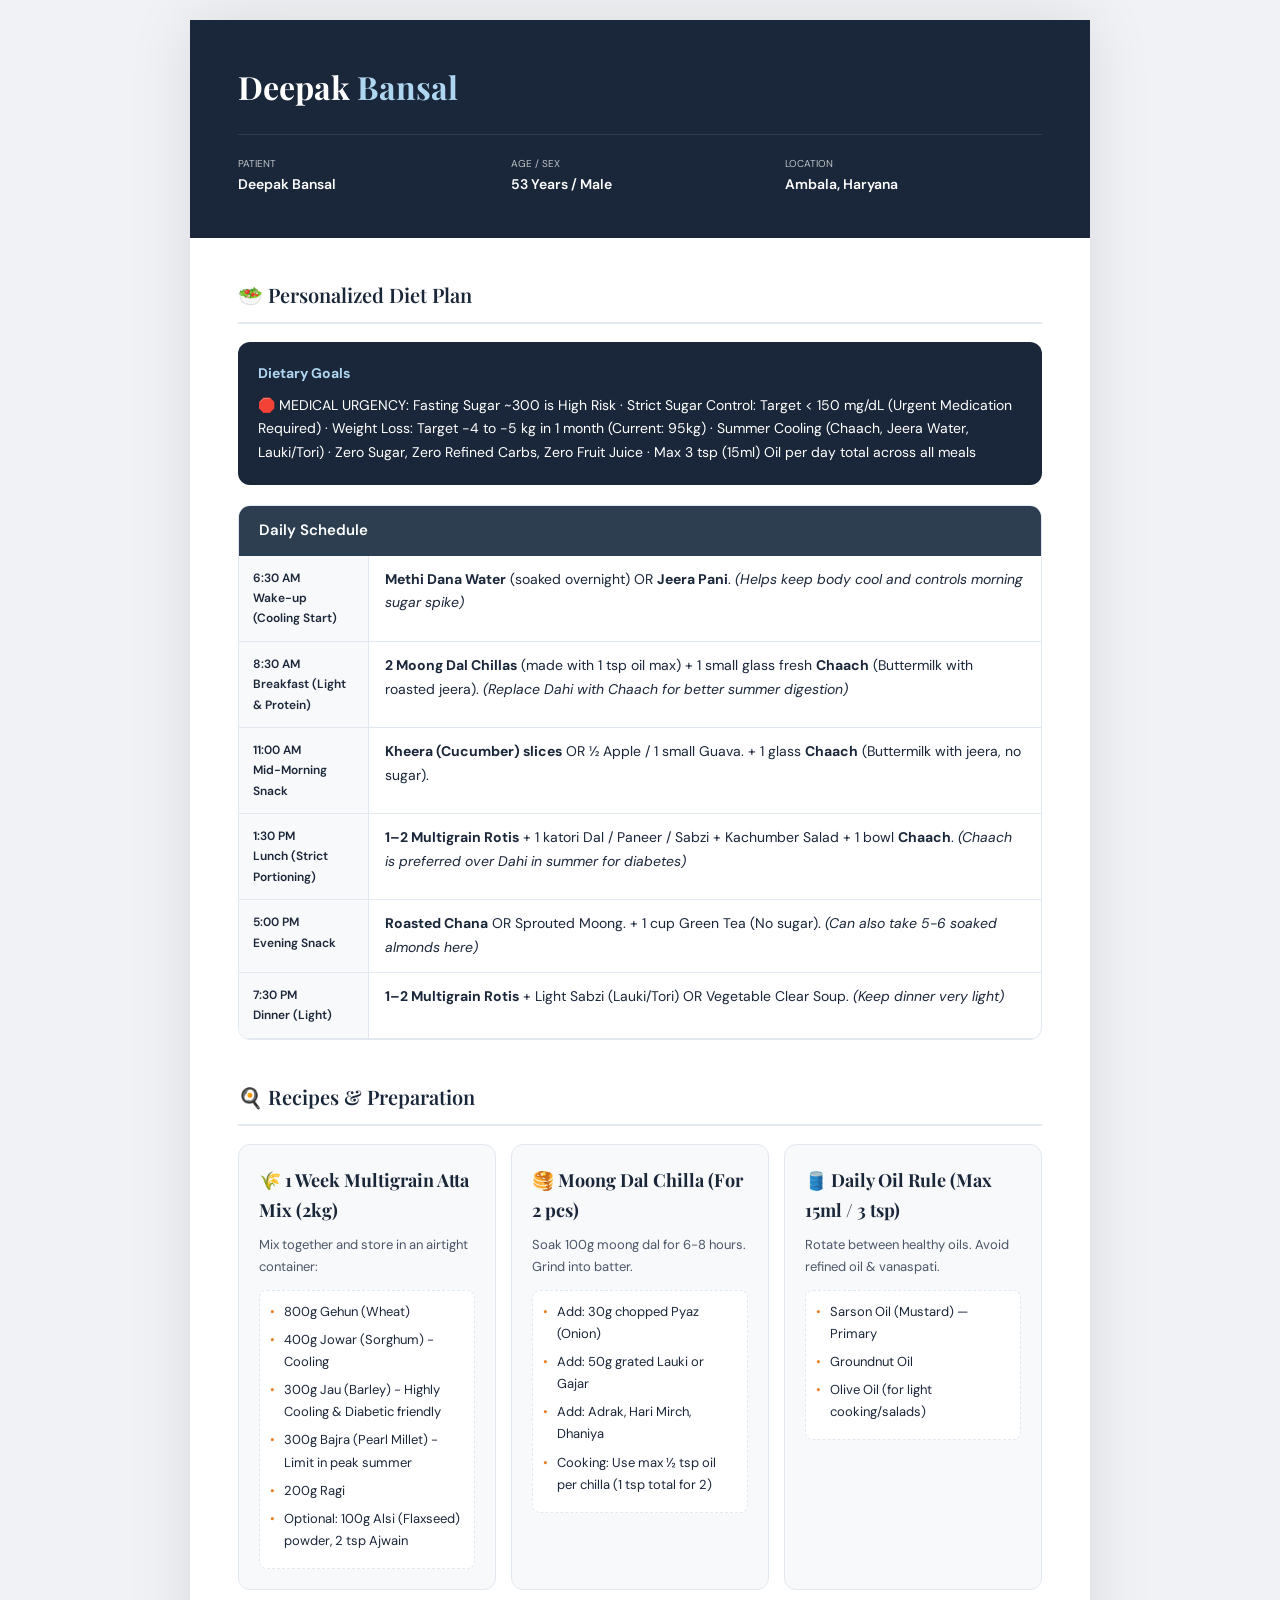
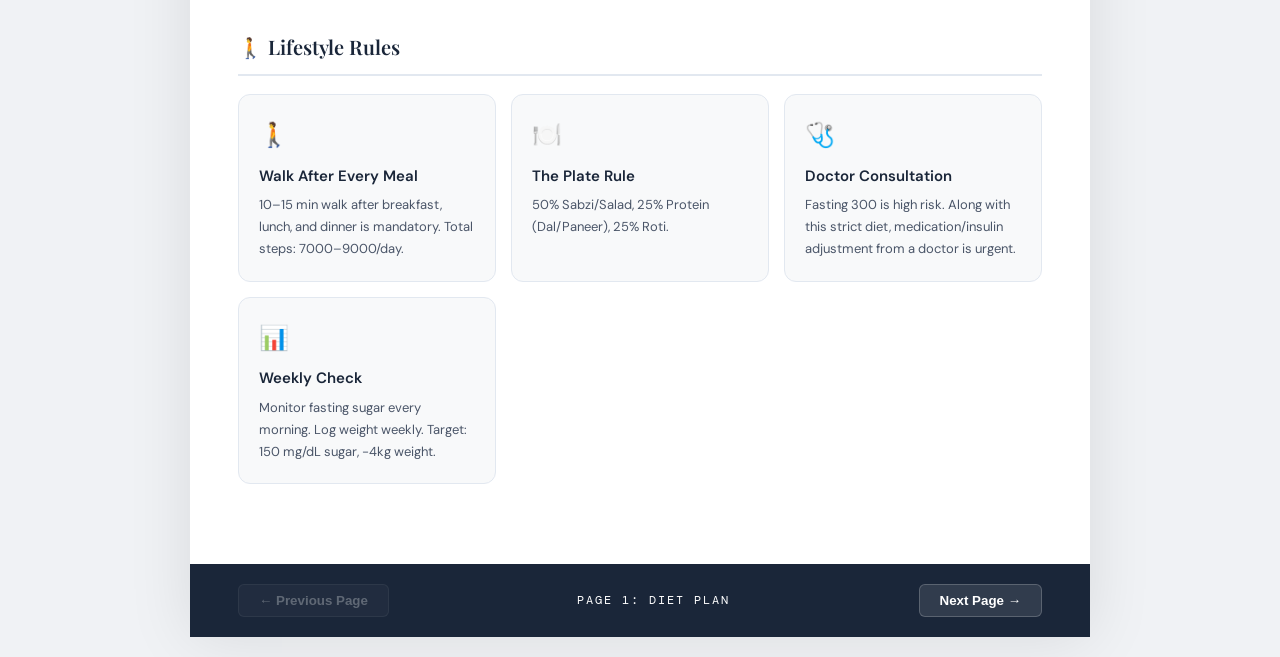
==== commit abbda0c1: "update" ====
--- a/index.html
+++ b/index.html
@@ -1,1018 +1,44 @@
 <!DOCTYPE html>
 <html lang="en">
 <head>
-<meta charset="UTF-8">
-<meta name="viewport" content="width=device-width, initial-scale=1.0">
-<title>Health Report — Deepak Bansal</title>
-<link href="https://fonts.googleapis.com/css2?family=Playfair+Display:wght@400;600;700&family=DM+Sans:wght@300;400;500;600&family=DM+Mono:wght@400;500&display=swap" rel="stylesheet">
-<style>
-  :root {
-    --red: #C0392B;
-    --red-light: #E74C3C;
-    --red-pale: #FDEDEC;
-    --orange: #E67E22;
-    --orange-pale: #FEF9E7;
-    --green: #1E8449;
-    --green-pale: #EAFAF1;
-    --navy: #1A2639;
-    --navy-mid: #2C3E50;
-    --slate: #4A5568;
-    --silver: #BDC3C7;
-    --light: #F8F9FA;
-    --white: #FFFFFF;
-    --border: #E2E8F0;
-    --yellow-pale: #FFFDE7;
-    --yellow: #F39C12;
-  }
-
-  * { margin: 0; padding: 0; box-sizing: border-box; }
-
-  body {
-    font-family: 'DM Sans', sans-serif;
-    background: #F0F2F5;
-    color: var(--navy);
-    font-size: 15px;
-    line-height: 1.7;
-  }
-
-  .page-wrap {
-    max-width: 900px;
-    margin: 0 auto;
-    background: white;
-    box-shadow: 0 0 60px rgba(0,0,0,0.12);
-  }
-
-  /* ── HEADER ── */
-  .header {
-    background: var(--navy);
-    color: white;
-    padding: 44px 48px 36px;
-    position: relative;
-    overflow: hidden;
-  }
-  .header::before {
-    content: '';
-    position: absolute;
-    top: -60px; right: -60px;
-    width: 220px; height: 220px;
-    border-radius: 50%;
-    background: rgba(192,57,43,0.18);
-  }
-  .header::after {
-    content: '';
-    position: absolute;
-    bottom: -40px; left: 40%;
-    width: 140px; height: 140px;
-    border-radius: 50%;
-    background: rgba(255,255,255,0.04);
-  }
-  .header-top {
-    display: flex;
-    justify-content: space-between;
-    align-items: flex-start;
-    margin-bottom: 28px;
-  }
-  .report-label {
-    font-family: 'DM Mono', monospace;
-    font-size: 11px;
-    letter-spacing: 3px;
-    text-transform: uppercase;
-    color: var(--silver);
-    margin-bottom: 10px;
-  }
-  .header h1 {
-    font-family: 'Playfair Display', serif;
-    font-size: 36px;
-    font-weight: 700;
-    line-height: 1.15;
-    color: white;
-  }
-  .header h1 span { color: var(--red-light); }
-  .header-badge {
-    background: var(--red);
-    color: white;
-    padding: 10px 18px;
-    border-radius: 8px;
-    text-align: center;
-    font-weight: 600;
-    font-size: 13px;
-    letter-spacing: 0.5px;
-    flex-shrink: 0;
-    margin-top: 4px;
-  }
-  .header-badge .badge-big { font-size: 22px; font-weight: 700; display: block; line-height: 1.2; }
-  .patient-meta {
-    display: grid;
-    grid-template-columns: repeat(4, 1fr);
-    gap: 16px;
-    padding-top: 24px;
-    border-top: 1px solid rgba(255,255,255,0.12);
-  }
-  .meta-item label {
-    font-size: 10px;
-    letter-spacing: 2px;
-    text-transform: uppercase;
-    color: var(--silver);
-    display: block;
-    margin-bottom: 4px;
-  }
-  .meta-item span {
-    font-size: 14px;
-    font-weight: 600;
-    color: white;
-  }
-
-  /* ── ALERT BANNER ── */
-  .alert-banner {
-    background: var(--red);
-    color: white;
-    padding: 16px 48px;
-    display: flex;
-    align-items: center;
-    gap: 14px;
-    font-weight: 500;
-    font-size: 14px;
-  }
-  .alert-icon { font-size: 20px; }
-
-  /* ── CONTENT ── */
-  .content { padding: 0 48px 48px; }
-
-  /* ── SECTION ── */
-  .section { margin-top: 40px; }
-  .section-title {
-    font-family: 'Playfair Display', serif;
-    font-size: 20px;
-    font-weight: 600;
-    color: var(--navy);
-    margin-bottom: 18px;
-    padding-bottom: 10px;
-    border-bottom: 2px solid var(--border);
-    display: flex;
-    align-items: center;
-    gap: 10px;
-  }
-  .section-title .icon {
-    width: 32px; height: 32px;
-    border-radius: 8px;
-    display: flex;
-    align-items: center;
-    justify-content: center;
-    font-size: 16px;
-    flex-shrink: 0;
-  }
-  .icon-red { background: var(--red-pale); }
-  .icon-orange { background: var(--orange-pale); }
-  .icon-green { background: var(--green-pale); }
-  .icon-blue { background: #EBF5FB; }
-  .icon-yellow { background: var(--yellow-pale); }
-
-  /* ── SUMMARY CARDS ── */
-  .summary-grid {
-    display: grid;
-    grid-template-columns: repeat(3, 1fr);
-    gap: 16px;
-    margin-top: 24px;
-  }
-  .summary-card {
-    border-radius: 12px;
-    padding: 20px;
-    border: 1px solid var(--border);
-  }
-  .summary-card.critical { background: var(--red-pale); border-color: #F1948A; }
-  .summary-card.warning { background: var(--orange-pale); border-color: #FAD7A0; }
-  .summary-card.ok { background: var(--green-pale); border-color: #A9DFBF; }
-  .summary-card.new { background: #EBF5FB; border-color: #AED6F1; }
-  .card-status {
-    font-family: 'DM Mono', monospace;
-    font-size: 10px;
-    letter-spacing: 2px;
-    text-transform: uppercase;
-    font-weight: 500;
-    margin-bottom: 6px;
-  }
-  .critical .card-status { color: var(--red); }
-  .warning .card-status { color: var(--orange); }
-  .ok .card-status { color: var(--green); }
-  .new .card-status { color: #2980B9; }
-  .card-title {
-    font-weight: 600;
-    font-size: 15px;
-    color: var(--navy);
-    margin-bottom: 4px;
-  }
-  .card-value {
-    font-family: 'Playfair Display', serif;
-    font-size: 26px;
-    font-weight: 700;
-    line-height: 1.1;
-  }
-  .critical .card-value { color: var(--red); }
-  .warning .card-value { color: var(--orange); }
-  .ok .card-value { color: var(--green); }
-  .new .card-value { color: #2980B9; }
-  .card-normal { font-size: 12px; color: var(--slate); margin-top: 2px; }
-
-  /* ── MARKER TABLE ── */
-  .marker-table {
-    width: 100%;
-    border-collapse: collapse;
-    margin-top: 4px;
-    font-size: 14px;
-  }
-  .marker-table th {
-    background: var(--navy);
-    color: white;
-    padding: 10px 14px;
-    text-align: left;
-    font-weight: 500;
-    font-size: 12px;
-    letter-spacing: 0.5px;
-  }
-  .marker-table th:last-child { text-align: center; }
-  .marker-table td {
-    padding: 10px 14px;
-    border-bottom: 1px solid var(--border);
-    vertical-align: middle;
-  }
-  .marker-table tr:last-child td { border-bottom: none; }
-  .marker-table tr:nth-child(even) td { background: #FAFBFC; }
-  .marker-name { font-weight: 500; color: var(--navy-mid); }
-  .marker-value { font-family: 'DM Mono', monospace; font-weight: 500; font-size: 14px; }
-  .marker-normal { font-size: 12px; color: var(--slate); }
-  .badge {
-    display: inline-block;
-    padding: 3px 10px;
-    border-radius: 20px;
-    font-size: 11px;
-    font-weight: 600;
-    letter-spacing: 0.3px;
-    white-space: nowrap;
-  }
-  .badge-crit { background: #FADBD8; color: var(--red); }
-  .badge-high { background: #FDEBD0; color: #E67E22; }
-  .badge-low { background: #FDEBD0; color: #D35400; }
-  .badge-ok { background: #D5F5E3; color: var(--green); }
-  .badge-watch { background: #FEF9E7; color: #B7950B; }
-
-  /* ── TWO COLUMN ── */
-  .two-col { display: grid; grid-template-columns: 1fr 1fr; gap: 20px; margin-top: 4px; }
-
-  /* ── CONNECTION BOX ── */
-  .connection-box {
-    background: var(--navy);
-    color: white;
-    border-radius: 14px;
-    padding: 28px 32px;
-    margin-top: 4px;
-  }
-  .connection-box h3 {
-    font-family: 'Playfair Display', serif;
-    font-size: 17px;
-    margin-bottom: 20px;
-    color: #AED6F1;
-  }
-  .flow-chain {
-    display: flex;
-    flex-direction: column;
-    gap: 0;
-  }
-  .flow-item {
-    display: flex;
-    align-items: flex-start;
-    gap: 14px;
-  }
-  .flow-dot {
-    width: 14px; height: 14px;
-    border-radius: 50%;
-    flex-shrink: 0;
-    margin-top: 5px;
-  }
-  .dot-red { background: var(--red-light); }
-  .dot-orange { background: var(--orange); }
-  .dot-yellow { background: var(--yellow); }
-  .dot-green { background: #58D68D; }
-  .flow-line {
-    width: 2px;
-    height: 20px;
-    background: rgba(255,255,255,0.15);
-    margin-left: 6px;
-  }
-  .flow-text { font-size: 14px; color: rgba(255,255,255,0.88); line-height: 1.5; }
-  .flow-text strong { color: white; }
-
-  /* ── NEW SYMPTOM CARDS ── */
-  .symptom-cards { display: grid; grid-template-columns: 1fr 1fr; gap: 16px; margin-top: 4px; }
-  .symptom-card {
-    border-radius: 12px;
-    padding: 22px;
-    border: 1px solid var(--border);
-  }
-  .symptom-card h4 {
-    font-weight: 600;
-    font-size: 15px;
-    margin-bottom: 10px;
-    display: flex;
-    align-items: center;
-    gap: 8px;
-  }
-  .symptom-card p { font-size: 13.5px; color: var(--slate); line-height: 1.6; }
-  .symptom-card.danger { background: var(--red-pale); border-color: #F1948A; }
-  .symptom-card.warning-card { background: var(--orange-pale); border-color: #FAD7A0; }
-
-  /* ── DIET SECTION ── */
-  .meal-day {
-    border: 1px solid var(--border);
-    border-radius: 12px;
-    overflow: hidden;
-    margin-bottom: 16px;
-  }
-  .meal-day-header {
-    background: var(--navy);
-    color: white;
-    padding: 12px 20px;
-    font-weight: 600;
-    font-size: 14px;
-    display: flex;
-    justify-content: space-between;
-    align-items: center;
-  }
-  .meal-day-header span { font-size: 12px; color: var(--silver); font-weight: 400; }
-  .meal-rows { padding: 0; }
-  .meal-row {
-    display: grid;
-    grid-template-columns: 130px 1fr;
-    border-bottom: 1px solid var(--border);
-    font-size: 13.5px;
-  }
-  .meal-row:last-child { border-bottom: none; }
-  .meal-time {
-    background: var(--light);
-    padding: 12px 14px;
-    font-weight: 600;
-    color: var(--navy-mid);
-    font-size: 12px;
-    border-right: 1px solid var(--border);
-    display: flex;
-    align-items: center;
-  }
-  .meal-food { padding: 12px 16px; color: var(--slate); }
-  .meal-food strong { color: var(--navy); }
-
-  /* ── DO/DONT ── */
-  .do-dont { display: grid; grid-template-columns: 1fr 1fr; gap: 20px; margin-top: 4px; }
-  .do-box, .dont-box {
-    border-radius: 12px;
-    padding: 20px;
-  }
-  .do-box { background: var(--green-pale); border: 1px solid #A9DFBF; }
-  .dont-box { background: var(--red-pale); border: 1px solid #F1948A; }
-  .do-box h4 { color: var(--green); margin-bottom: 12px; font-size: 14px; font-weight: 600; }
-  .dont-box h4 { color: var(--red); margin-bottom: 12px; font-size: 14px; font-weight: 600; }
-  .do-box ul, .dont-box ul { padding-left: 18px; }
-  .do-box li, .dont-box li { font-size: 13px; margin-bottom: 6px; color: var(--slate); }
-
-  /* ── DRINK GRID ── */
-  .drink-grid { display: grid; grid-template-columns: repeat(3, 1fr); gap: 12px; margin-top: 4px; }
-  .drink-card {
-    background: var(--light);
-    border: 1px solid var(--border);
-    border-radius: 10px;
-    padding: 16px;
-    text-align: center;
-  }
-  .drink-emoji { font-size: 28px; margin-bottom: 8px; }
-  .drink-name { font-weight: 600; font-size: 13px; color: var(--navy); margin-bottom: 4px; }
-  .drink-note { font-size: 11.5px; color: var(--slate); }
-  .drink-when {
-    margin-top: 6px;
-    font-size: 10.5px;
-    background: var(--navy);
-    color: white;
-    padding: 2px 8px;
-    border-radius: 20px;
-    display: inline-block;
-  }
-
-  /* ── SKIN SECTION ── */
-  .skin-steps { display: grid; grid-template-columns: 1fr 1fr; gap: 12px; margin-top: 4px; }
-  .skin-step {
-    background: var(--light);
-    border: 1px solid var(--border);
-    border-radius: 10px;
-    padding: 16px;
-    display: flex;
-    gap: 12px;
-  }
-  .step-num {
-    width: 28px; height: 28px;
-    background: var(--navy);
-    color: white;
-    border-radius: 50%;
-    display: flex;
-    align-items: center;
-    justify-content: center;
-    font-size: 13px;
-    font-weight: 700;
-    flex-shrink: 0;
-  }
-  .step-text h5 { font-size: 13px; font-weight: 600; color: var(--navy); margin-bottom: 3px; }
-  .step-text p { font-size: 12px; color: var(--slate); }
-
-  /* ── DOCTORS TABLE ── */
-  .doctor-grid { display: grid; grid-template-columns: repeat(2, 1fr); gap: 14px; margin-top: 4px; }
-  .doctor-card {
-    border-radius: 10px;
-    padding: 18px;
-    border: 1px solid var(--border);
-    background: var(--light);
-  }
-  .doctor-card.urgent { border-left: 4px solid var(--red); }
-  .doctor-card.soon { border-left: 4px solid var(--orange); }
-  .doctor-card.month { border-left: 4px solid var(--yellow); }
-  .doctor-card h4 { font-size: 14px; font-weight: 600; color: var(--navy); margin-bottom: 4px; }
-  .doctor-card .when {
-    font-size: 11px;
-    font-weight: 600;
-    letter-spacing: 0.5px;
-    margin-bottom: 8px;
-    display: inline-block;
-    padding: 2px 8px;
-    border-radius: 20px;
-  }
-  .urgent .when { background: #FADBD8; color: var(--red); }
-  .soon .when { background: #FDEBD0; color: var(--orange); }
-  .month .when { background: var(--yellow-pale); color: #7D6608; }
-  .doctor-card p { font-size: 12.5px; color: var(--slate); }
-
-  /* ── TARGETS TABLE ── */
-  .targets-table {
-    width: 100%;
-    border-collapse: collapse;
-    font-size: 14px;
-    margin-top: 4px;
-  }
-  .targets-table th {
-    background: var(--navy);
-    color: white;
-    padding: 10px 14px;
-    text-align: left;
-    font-size: 12px;
-  }
-  .targets-table td {
-    padding: 10px 14px;
-    border-bottom: 1px solid var(--border);
-  }
-  .targets-table tr:last-child td { border-bottom: none; }
-  .targets-table tr:nth-child(even) td { background: #FAFBFC; }
-  .val-now { font-family: 'DM Mono', monospace; color: var(--red); font-weight: 500; }
-  .val-target { font-family: 'DM Mono', monospace; color: var(--green); font-weight: 500; }
-  .progress-bar-wrap { background: #E5E7EB; border-radius: 4px; height: 6px; width: 120px; overflow: hidden; }
-  .progress-bar { height: 100%; border-radius: 4px; background: linear-gradient(90deg, var(--red), var(--orange)); }
-
-  /* ── DISCLAIMER ── */
-  .disclaimer {
-    background: var(--yellow-pale);
-    border: 1px solid #F9E79F;
-    border-radius: 10px;
-    padding: 16px 20px;
-    font-size: 13px;
-    color: #7D6608;
-    margin-top: 40px;
-    display: flex;
-    gap: 10px;
-    align-items: flex-start;
-  }
-
-  /* ── FOOTER ── */
-  .footer {
-    background: var(--navy);
-    color: var(--silver);
-    padding: 20px 48px;
-    font-size: 12px;
-    display: flex;
-    justify-content: space-between;
-    align-items: center;
-  }
-  .footer strong { color: white; }
-
-  /* ── PRINT ── */
-  @media print {
-    body { background: white; }
-    .page-wrap { box-shadow: none; }
-    .alert-banner { print-color-adjust: exact; -webkit-print-color-adjust: exact; }
-    .header { print-color-adjust: exact; -webkit-print-color-adjust: exact; }
-  }
-
-  @media (max-width: 660px) {
-    .content { padding: 0 20px 40px; }
-    .header { padding: 28px 20px 24px; }
-    .patient-meta { grid-template-columns: repeat(2, 1fr); }
-    .summary-grid { grid-template-columns: 1fr 1fr; }
-    .two-col, .symptom-cards, .do-dont, .skin-steps, .doctor-grid { grid-template-columns: 1fr; }
-    .drink-grid { grid-template-columns: repeat(2, 1fr); }
-    .alert-banner { padding: 14px 20px; }
-    .footer { flex-direction: column; gap: 6px; text-align: center; }
-    .meal-row { grid-template-columns: 100px 1fr; }
-    .header h1 { font-size: 26px; }
-    .header-top { flex-direction: column; gap: 16px; }
-  }
-</style>
+  <meta charset="UTF-8">
+  <meta name="viewport" content="width=device-width, initial-scale=1.0">
+  <title>Health Portfolio — Deepak Bansal</title>
+  <link href="https://fonts.googleapis.com/css2?family=Playfair+Display:wght@400;600;700&family=DM+Sans:wght@300;400;500;600&family=DM+Mono:wght@400;500&display=swap" rel="stylesheet">
+  <link rel="stylesheet" href="style.css">
 </head>
 <body>
+
 <div class="page-wrap">
-
   <!-- HEADER -->
   <div class="header">
     <div class="header-top">
-      <div>
-        <div class="report-label">Comprehensive Health Report · May 2026</div>
-        <h1>Deepak <span>Bansal</span></h1>
-      </div>
-      <div class="header-badge">
-        <span class="badge-big">⚠️ URGENT</span>
-        Medical Review
-      </div>
+      <h1>Deepak <span>Bansal</span></h1>
     </div>
     <div class="patient-meta">
       <div class="meta-item"><label>Patient</label><span>Deepak Bansal</span></div>
       <div class="meta-item"><label>Age / Sex</label><span>53 Years / Male</span></div>
       <div class="meta-item"><label>Location</label><span>Ambala, Haryana</span></div>
-      <div class="meta-item"><label>Sample Date</label><span>02 May 2026</span></div>
     </div>
   </div>
 
-  <!-- ALERT -->
-  <div class="alert-banner">
-    <span class="alert-icon">🔴</span>
-    <span><strong>4 Active Conditions Identified:</strong> Severely Uncontrolled Type 2 Diabetes · Complete Diabetic Dyslipidemia · Hypertension · Fungal Skin Infection (Tinea Cruris). Please consult a diabetologist within 2–3 days.</span>
+  <!-- DYNAMIC CONTENT -->
+  <div id="content-area">
+    <div style="padding: 50px; text-align: center; color: var(--slate);">Loading Health Portfolio...</div>
   </div>
 
-  <div class="content">
+  <!-- PAGINATION -->
+  <div class="pagination">
+    <button class="nav-btn" id="prev-btn" disabled>
+      ← Previous Page
+    </button>
+    <div id="page-indicator">Page 1: Diet Plan</div>
+    <button class="nav-btn" id="next-btn">
+      Next Page →
+    </button>
+  </div>
+</div>
 
-    <!-- SUMMARY CARDS -->
-    <div class="section">
-      <div class="section-title">
-        <span class="icon icon-red">📊</span>
-        Critical Markers at a Glance
-      </div>
-      <div class="summary-grid">
-        <div class="summary-card critical">
-          <div class="card-status">🔴 Critical</div>
-          <div class="card-title">HbA1c</div>
-          <div class="card-value">12.7%</div>
-          <div class="card-normal">Normal: &lt;5.7% · Poor control: &gt;8%</div>
-        </div>
-        <div class="summary-card critical">
-          <div class="card-status">🔴 Critical</div>
-          <div class="card-title">Fasting Blood Sugar</div>
-          <div class="card-value">275.71 mg/dL</div>
-          <div class="card-normal">Normal: 70–100 mg/dL</div>
-        </div>
-        <div class="summary-card critical">
-          <div class="card-status">🔴 Critical</div>
-          <div class="card-title">Avg Blood Glucose</div>
-          <div class="card-value">318 mg/dL</div>
-          <div class="card-normal">Good control: 90–120 mg/dL</div>
-        </div>
-        <div class="summary-card critical">
-          <div class="card-status">🔴 Very High</div>
-          <div class="card-title">LDL Cholesterol</div>
-          <div class="card-value">181.68 mg/dL</div>
-          <div class="card-normal">Target for diabetic: &lt;100 mg/dL</div>
-        </div>
-        <div class="summary-card warning">
-          <div class="card-status">🟠 High</div>
-          <div class="card-title">Triglycerides</div>
-          <div class="card-value">238 mg/dL</div>
-          <div class="card-normal">Normal: &lt;150 mg/dL</div>
-        </div>
-        <div class="summary-card warning">
-          <div class="card-status">🟠 Low</div>
-          <div class="card-title">HDL (Good Cholesterol)</div>
-          <div class="card-value">35 mg/dL</div>
-          <div class="card-normal">Normal: 40–60 mg/dL</div>
-        </div>
-        <div class="summary-card new">
-          <div class="card-status">🔵 New Finding</div>
-          <div class="card-title">Blood Pressure</div>
-          <div class="card-value">High BP</div>
-          <div class="card-normal">Target for diabetic: &lt;130/80 mmHg</div>
-        </div>
-        <div class="summary-card new">
-          <div class="card-status">🔵 New Finding</div>
-          <div class="card-title">Fungal Infection</div>
-          <div class="card-value">Tinea Cruris</div>
-          <div class="card-normal">Inner thighs / groin — diabetes-related</div>
-        </div>
-        <div class="summary-card warning">
-          <div class="card-status">🟠 Elevated</div>
-          <div class="card-title">WBC Count</div>
-          <div class="card-value">12.38 ×10³</div>
-          <div class="card-normal">Normal: 4–10 × 10³/µL</div>
-        </div>
-      </div>
-    </div>
-
-    <!-- COMPLETE MARKER TABLE: DIABETES -->
-    <div class="section">
-      <div class="section-title"><span class="icon icon-red">🩸</span>Section 1 — Diabetes Markers</div>
-      <table class="marker-table">
-        <thead>
-          <tr><th>Test</th><th>Value</th><th>Normal Range</th><th style="text-align:center">Status</th></tr>
-        </thead>
-        <tbody>
-          <tr><td class="marker-name">Fasting Blood Sugar</td><td class="marker-value">275.71 mg/dL</td><td class="marker-normal">70–100 mg/dL</td><td style="text-align:center"><span class="badge badge-crit">🔴 Critical</span></td></tr>
-          <tr><td class="marker-name">HbA1c</td><td class="marker-value">12.7%</td><td class="marker-normal">&lt;5.7% (Normal) · &lt;7% (Controlled diabetic)</td><td style="text-align:center"><span class="badge badge-crit">🔴 Critical</span></td></tr>
-          <tr><td class="marker-name">Average Blood Glucose (ABG)</td><td class="marker-value">318 mg/dL</td><td class="marker-normal">90–120 mg/dL</td><td style="text-align:center"><span class="badge badge-crit">🔴 Critical</span></td></tr>
-        </tbody>
-      </table>
-      <div style="background:#FDEDEC;border-radius:8px;padding:14px 16px;margin-top:12px;font-size:13px;color:#922B21;">
-        <strong>What This Means:</strong> HbA1c of 12.7% reflects average blood glucose over the past 90 days — his blood sugar has been critically elevated for at least 3 months. The ADA classifies HbA1c &gt;8% as "Poor Control". At 12.7%, organ damage to kidneys, eyes, nerves, and heart arteries is actively occurring.
-      </div>
-    </div>
-
-    <!-- LIPID PROFILE -->
-    <div class="section">
-      <div class="section-title"><span class="icon icon-red">🫀</span>Section 2 — Lipid Profile (Complete Diabetic Dyslipidemia)</div>
-      <table class="marker-table">
-        <thead>
-          <tr><th>Test</th><th>Value</th><th>Normal Range</th><th style="text-align:center">Status</th></tr>
-        </thead>
-        <tbody>
-          <tr><td class="marker-name">Total Cholesterol</td><td class="marker-value">244 mg/dL</td><td class="marker-normal">&lt;200 mg/dL</td><td style="text-align:center"><span class="badge badge-high">🟠 High</span></td></tr>
-          <tr><td class="marker-name">LDL Cholesterol (Direct)</td><td class="marker-value">181.68 mg/dL</td><td class="marker-normal">&lt;100 mg/dL (diabetic target)</td><td style="text-align:center"><span class="badge badge-crit">🔴 Very High</span></td></tr>
-          <tr><td class="marker-name">HDL Cholesterol</td><td class="marker-value">35 mg/dL</td><td class="marker-normal">40–60 mg/dL</td><td style="text-align:center"><span class="badge badge-low">🟠 Low</span></td></tr>
-          <tr><td class="marker-name">Triglycerides</td><td class="marker-value">238 mg/dL</td><td class="marker-normal">&lt;150 mg/dL</td><td style="text-align:center"><span class="badge badge-high">🟠 High</span></td></tr>
-          <tr><td class="marker-name">VLDL Cholesterol</td><td class="marker-value">47.59 mg/dL</td><td class="marker-normal">5–40 mg/dL</td><td style="text-align:center"><span class="badge badge-high">🟠 High</span></td></tr>
-          <tr><td class="marker-name">Non-HDL Cholesterol</td><td class="marker-value">208.23 mg/dL</td><td class="marker-normal">&lt;160 mg/dL</td><td style="text-align:center"><span class="badge badge-high">🟠 High</span></td></tr>
-          <tr><td class="marker-name">TC / HDL Ratio</td><td class="marker-value">6.9</td><td class="marker-normal">3–5 (risk begins &gt;5)</td><td style="text-align:center"><span class="badge badge-crit">🔴 Danger Zone</span></td></tr>
-          <tr><td class="marker-name">Triglycerides / HDL Ratio</td><td class="marker-value">6.72</td><td class="marker-normal">&lt;3.12 (high risk &gt;3.5)</td><td style="text-align:center"><span class="badge badge-crit">🔴 Critical</span></td></tr>
-          <tr><td class="marker-name">LDL / HDL Ratio</td><td class="marker-value">5.1</td><td class="marker-normal">1.5–3.5</td><td style="text-align:center"><span class="badge badge-crit">🔴 High</span></td></tr>
-        </tbody>
-      </table>
-      <div style="background:#FEF9E7;border-radius:8px;padding:14px 16px;margin-top:12px;font-size:13px;color:#784212;">
-        <strong>Note:</strong> The Trig/HDL ratio of 6.72 (more than double the danger threshold of 3.5) is a powerful marker of severe insulin resistance. The elevated triglycerides at 238 mg/dL also directly explain the elevated Lipase from the earlier report — the pancreatic stress was downstream of diabetes, not an independent issue.
-      </div>
-    </div>
-
-    <!-- LIVER FUNCTION -->
-    <div class="section">
-      <div class="section-title"><span class="icon icon-green">🫁</span>Section 3 — Liver Function Tests</div>
-      <table class="marker-table">
-        <thead>
-          <tr><th>Test</th><th>Value</th><th>Normal Range</th><th style="text-align:center">Status</th></tr>
-        </thead>
-        <tbody>
-          <tr><td class="marker-name">SGOT / AST</td><td class="marker-value">20.92 U/L</td><td class="marker-normal">&lt;35 U/L</td><td style="text-align:center"><span class="badge badge-ok">✅ Normal</span></td></tr>
-          <tr><td class="marker-name">SGPT / ALT</td><td class="marker-value">22.64 U/L</td><td class="marker-normal">&lt;45 U/L</td><td style="text-align:center"><span class="badge badge-ok">✅ Normal</span></td></tr>
-          <tr><td class="marker-name">GGT</td><td class="marker-value">24.13 U/L</td><td class="marker-normal">&lt;55 U/L</td><td style="text-align:center"><span class="badge badge-ok">✅ Normal</span></td></tr>
-          <tr><td class="marker-name">Alkaline Phosphatase</td><td class="marker-value">104.66 U/L</td><td class="marker-normal">45–129 U/L</td><td style="text-align:center"><span class="badge badge-ok">✅ Normal</span></td></tr>
-          <tr><td class="marker-name">Bilirubin (Total)</td><td class="marker-value">0.76 mg/dL</td><td class="marker-normal">0.3–1.2 mg/dL</td><td style="text-align:center"><span class="badge badge-ok">✅ Normal</span></td></tr>
-          <tr><td class="marker-name">Total Protein</td><td class="marker-value">7.33 g/dL</td><td class="marker-normal">5.7–8.2 g/dL</td><td style="text-align:center"><span class="badge badge-ok">✅ Normal</span></td></tr>
-          <tr><td class="marker-name">Albumin</td><td class="marker-value">4.1 g/dL</td><td class="marker-normal">3.2–4.8 g/dL</td><td style="text-align:center"><span class="badge badge-ok">✅ Normal</span></td></tr>
-        </tbody>
-      </table>
-      <div style="background:#EAFAF1;border-radius:8px;padding:14px 16px;margin-top:12px;font-size:13px;color:#145A32;">
-        <strong>Good News:</strong> Despite severe metabolic syndrome and uncontrolled diabetes, the liver is holding up remarkably well. All enzymes are within normal range. An abdominal ultrasound is still recommended to rule out fatty liver (NAFLD), which can be present even with normal enzyme levels.
-      </div>
-    </div>
-
-    <!-- KIDNEY -->
-    <div class="section">
-      <div class="section-title"><span class="icon icon-orange">🫘</span>Section 4 — Kidney Function</div>
-      <table class="marker-table">
-        <thead>
-          <tr><th>Test</th><th>Value</th><th>Normal Range</th><th style="text-align:center">Status</th></tr>
-        </thead>
-        <tbody>
-          <tr><td class="marker-name">Creatinine (Serum)</td><td class="marker-value">0.56 mg/dL</td><td class="marker-normal">0.72–1.18 mg/dL</td><td style="text-align:center"><span class="badge badge-watch">⚠️ Too Low</span></td></tr>
-          <tr><td class="marker-name">eGFR</td><td class="marker-value">118 mL/min/1.73m²</td><td class="marker-normal">≥90 = Normal</td><td style="text-align:center"><span class="badge badge-watch">⚠️ Watch</span></td></tr>
-          <tr><td class="marker-name">Blood Urea Nitrogen (BUN)</td><td class="marker-value">11.86 mg/dL</td><td class="marker-normal">7.94–20.07 mg/dL</td><td style="text-align:center"><span class="badge badge-ok">✅ Normal</span></td></tr>
-          <tr><td class="marker-name">Urea</td><td class="marker-value">25.38 mg/dL</td><td class="marker-normal">17–43 mg/dL</td><td style="text-align:center"><span class="badge badge-ok">✅ Normal</span></td></tr>
-          <tr><td class="marker-name">Calcium</td><td class="marker-value">9.98 mg/dL</td><td class="marker-normal">8.8–10.6 mg/dL</td><td style="text-align:center"><span class="badge badge-ok">✅ Normal</span></td></tr>
-          <tr><td class="marker-name">Uric Acid</td><td class="marker-value">4.8 mg/dL</td><td class="marker-normal">4.2–7.3 mg/dL</td><td style="text-align:center"><span class="badge badge-ok">✅ Normal</span></td></tr>
-        </tbody>
-      </table>
-      <div style="background:#FEF9E7;border-radius:8px;padding:14px 16px;margin-top:12px;font-size:13px;color:#784212;">
-        <strong>Important:</strong> Low creatinine + eGFR of 118 is a classic early sign of <em>glomerular hyperfiltration</em> — the kidneys' first response to high blood sugar. They are currently overworking at ~130% capacity. This is Stage 1 of diabetic kidney disease. A <strong>Urine Microalbumin test</strong> is urgently needed to detect early leakage.
-      </div>
-    </div>
-
-    <!-- CBC -->
-    <div class="section">
-      <div class="section-title"><span class="icon icon-orange">🔬</span>Section 5 — Blood Count (CBC)</div>
-      <table class="marker-table">
-        <thead>
-          <tr><th>Test</th><th>Value</th><th>Normal Range</th><th style="text-align:center">Status</th></tr>
-        </thead>
-        <tbody>
-          <tr><td class="marker-name">Hemoglobin</td><td class="marker-value">14.7 g/dL</td><td class="marker-normal">13–17 g/dL</td><td style="text-align:center"><span class="badge badge-ok">✅ Normal</span></td></tr>
-          <tr><td class="marker-name">WBC (Total Leukocytes)</td><td class="marker-value">12.38 ×10³/µL</td><td class="marker-normal">4–10 ×10³/µL</td><td style="text-align:center"><span class="badge badge-high">🟠 High</span></td></tr>
-          <tr><td class="marker-name">Neutrophils (Absolute)</td><td class="marker-value">7.97 ×10³/µL</td><td class="marker-normal">2–7 ×10³/µL</td><td style="text-align:center"><span class="badge badge-high">🟠 High</span></td></tr>
-          <tr><td class="marker-name">Lymphocytes (Absolute)</td><td class="marker-value">3.01 ×10³/µL</td><td class="marker-normal">1–3 ×10³/µL</td><td style="text-align:center"><span class="badge badge-watch">⚠️ Borderline</span></td></tr>
-          <tr><td class="marker-name">RDW-CV</td><td class="marker-value">14.3%</td><td class="marker-normal">11.6–14%</td><td style="text-align:center"><span class="badge badge-watch">⚠️ Borderline</span></td></tr>
-          <tr><td class="marker-name">Platelet Count</td><td class="marker-value">297 ×10³/µL</td><td class="marker-normal">150–410 ×10³/µL</td><td style="text-align:center"><span class="badge badge-ok">✅ Normal</span></td></tr>
-          <tr><td class="marker-name">Mentzer Index</td><td class="marker-value">16.7</td><td class="marker-normal">&gt;13 suggests Iron Deficiency Anemia</td><td style="text-align:center"><span class="badge badge-watch">⚠️ Watch</span></td></tr>
-        </tbody>
-      </table>
-    </div>
-
-    <!-- THYROID + PANCREAS -->
-    <div class="section">
-      <div class="section-title"><span class="icon icon-green">🦋</span>Section 6 — Thyroid & Pancreatic Enzymes</div>
-      <table class="marker-table">
-        <thead>
-          <tr><th>Test</th><th>Value</th><th>Normal Range</th><th style="text-align:center">Status</th></tr>
-        </thead>
-        <tbody>
-          <tr><td class="marker-name">T3 (Total Triiodothyronine)</td><td class="marker-value">123 ng/dL</td><td class="marker-normal">80–200 ng/dL</td><td style="text-align:center"><span class="badge badge-ok">✅ Normal</span></td></tr>
-          <tr><td class="marker-name">T4 (Total Thyroxine)</td><td class="marker-value">9.14 µg/dL</td><td class="marker-normal">4.8–12.7 µg/dL</td><td style="text-align:center"><span class="badge badge-ok">✅ Normal</span></td></tr>
-          <tr><td class="marker-name">TSH (Ultrasensitive)</td><td class="marker-value">3.78 µIU/mL</td><td class="marker-normal">0.54–5.30 µIU/mL</td><td style="text-align:center"><span class="badge badge-ok">✅ Normal</span></td></tr>
-          <tr><td class="marker-name">Lipase</td><td class="marker-value">85.02 U/L</td><td class="marker-normal">5–60 U/L</td><td style="text-align:center"><span class="badge badge-high">🟠 Mild Elevation</span></td></tr>
-          <tr><td class="marker-name">Amylase</td><td class="marker-value">40 U/L</td><td class="marker-normal">28–100 U/L</td><td style="text-align:center"><span class="badge badge-ok">✅ Normal</span></td></tr>
-        </tbody>
-      </table>
-      <div style="background:#EAFAF1;border-radius:8px;padding:14px 16px;margin-top:12px;font-size:13px;color:#145A32;">
-        <strong>Thyroid:</strong> Completely normal — "Thyronormalcy" confirmed by lab. <strong>Lipase elevation</strong> at 85 U/L is explained by high triglycerides (238 mg/dL) — not a primary pancreatic disease. When triglycerides are controlled, lipase should normalize.
-      </div>
-    </div>
-
-    <!-- NEW SYMPTOMS -->
-    <div class="section">
-      <div class="section-title"><span class="icon icon-red">🆕</span>Section 7 — Newly Reported Symptoms</div>
-      <div class="symptom-cards">
-        <div class="symptom-card danger">
-          <h4>🩺 High Blood Pressure (Hypertension)</h4>
-          <p>Hypertension in a diabetic patient is extremely serious. Research shows 35–75% of cardiovascular risk in diabetics is attributable to hypertension. The 2025 AHA/ACC guidelines set a strict target of &lt;130/80 mmHg for diabetic patients. His current combination of uncontrolled diabetes + hypertension + dyslipidemia creates the highest possible cardiovascular risk profile. ACE inhibitors or ARBs are the first-line medicines for diabetic hypertension — they also protect the kidneys.</p>
-        </div>
-        <div class="symptom-card danger">
-          <h4>🦠 Fungal Infection (Tinea Cruris) — Inner Thighs</h4>
-          <p>This is NOT a random infection. The American Diabetes Association states directly: fungal infections in the groin and thighs are a classic complication of uncontrolled diabetes. High blood sugar creates a glucose-rich environment in skin folds where fungus thrives. Up to 70% of diabetics develop skin infections. With HbA1c at 12.7%, the skin is essentially feeding the fungus. Treatment requires antifungal cream + blood sugar control — the infection will keep recurring without controlling diabetes.</p>
-        </div>
-      </div>
-      <div style="background:#EBF5FB;border-radius:10px;padding:16px 20px;margin-top:14px;font-size:13.5px;color:#154360;">
-        <strong>🔗 The Connection:</strong> Both hypertension and fungal infection are <em>direct consequences</em> of uncontrolled diabetes. The fungal infection is a visible, external alarm signal that the body is struggling with high blood sugar internally. The hypertension compounds the kidney and heart risk from diabetes dramatically.
-      </div>
-    </div>
-
-    <!-- HOW EVERYTHING CONNECTS -->
-    <div class="section">
-      <div class="section-title"><span class="icon icon-blue">🔗</span>How All Conditions Connect</div>
-      <div class="connection-box">
-        <h3>The Disease Chain — Everything Flows From One Source</h3>
-        <div class="flow-chain">
-          <div class="flow-item">
-            <div class="flow-dot dot-red"></div>
-            <div class="flow-text"><strong>HbA1c 12.7% — Severely Uncontrolled Diabetes (3+ months)</strong> — root of everything</div>
-          </div>
-          <div class="flow-line"></div>
-          <div class="flow-item">
-            <div class="flow-dot dot-orange"></div>
-            <div class="flow-text"><strong>High Triglycerides (238)</strong> → Elevated Lipase (85) · Pancreatic stress</div>
-          </div>
-          <div class="flow-line"></div>
-          <div class="flow-item">
-            <div class="flow-dot dot-orange"></div>
-            <div class="flow-text"><strong>High LDL (181) + Low HDL (35)</strong> → Arterial plaque buildup · Future heart attack risk</div>
-          </div>
-          <div class="flow-line"></div>
-          <div class="flow-item">
-            <div class="flow-dot dot-orange"></div>
-            <div class="flow-text"><strong>Hypertension</strong> → Multiplies cardiovascular and kidney damage risk by 3–5×</div>
-          </div>
-          <div class="flow-line"></div>
-          <div class="flow-item">
-            <div class="flow-dot dot-yellow"></div>
-            <div class="flow-text"><strong>High WBC (12.38)</strong> → Chronic systemic inflammation + possible hidden infection</div>
-          </div>
-          <div class="flow-line"></div>
-          <div class="flow-item">
-            <div class="flow-dot dot-yellow"></div>
-            <div class="flow-text"><strong>Fungal Infection (Thighs)</strong> → High glucose in skin feeds fungus; will recur until sugar controlled</div>
-          </div>
-          <div class="flow-line"></div>
-          <div class="flow-item">
-            <div class="flow-dot dot-green"></div>
-            <div class="flow-text"><strong>Kidney Hyperfiltration (eGFR 118)</strong> → Stage 1 diabetic kidney disease beginning silently</div>
-          </div>
-        </div>
-      </div>
-    </div>
-
-    <!-- DIET PLAN -->
-    <div class="section">
-      <div class="section-title"><span class="icon icon-green">🥗</span>Personalized Diet Plan</div>
-      <div style="background:var(--navy);color:white;border-radius:12px;padding:20px 24px;margin-bottom:20px;font-size:13.5px;">
-        <strong style="color:#AED6F1;display:block;margin-bottom:8px;">Dietary Goals for Deepak Bansal</strong>
-        ↓ Lower HbA1c · ↓ Reduce Triglycerides · ↑ Raise HDL · ↓ Reduce LDL · ↓ Control Blood Pressure (Low Sodium) · 🍽️ 5–6 small meals, never skip, never eat after 9 PM · 🧂 Salt intake &lt;2,300 mg/day (about ¾ tsp total)
-      </div>
-
-      <!-- SAMPLE WEEK -->
-      <div class="meal-day">
-        <div class="meal-day-header">Daily Schedule Template <span>Repeat across week with food rotation</span></div>
-        <div class="meal-rows">
-          <div class="meal-row"><div class="meal-time">6:30 AM<br>Wake-up</div><div class="meal-food"><strong>Methi Dana Water</strong> — 1 tsp fenugreek seeds soaked overnight, drink water + seeds on empty stomach. Follow with 1 glass plain water.</div></div>
-          <div class="meal-row"><div class="meal-time">7:30 AM<br>Breakfast</div><div class="meal-food">Rotate daily: <strong>Moong dal chilla</strong> (2 pcs, non-stick, minimal oil) with low-fat dahi · OR <strong>Vegetable daliya upma</strong> (broken wheat, no sugar) · OR <strong>2 besan chilla</strong> with mint chutney · OR <strong>Sprouted moong</strong> salad · OR <strong>Oats</strong> (steel-cut, no sugar, add chia/flax). Always with 1 cup green/black tea (no sugar).</div></div>
-          <div class="meal-row"><div class="meal-time">10:30 AM<br>Snack</div><div class="meal-food"><strong>5 almonds + 2 walnuts</strong> (soaked overnight, peeled) + 1 small fruit (guava / pear / apple — NOT mango/banana/grapes) + 1 glass chaach (buttermilk, no sugar, jeera + pudina)</div></div>
-          <div class="meal-row"><div class="meal-time">1:00 PM<br>Lunch</div><div class="meal-food"><strong>2 multigrain rotis</strong> (wheat 50% + bajra 25% + besan 25%) + 1 katori dal (moong/masoor/chana/toor — rotate) + 1 katori sabzi (karela / lauki / palak / bhindi / tinda / tori — no potato) + kachumber salad (cucumber, tomato, onion, lemon) + 1 katori low-fat dahi</div></div>
-          <div class="meal-row"><div class="meal-time">4:00 PM<br>Snack</div><div class="meal-food">Rotate: <strong>Roasted makhana</strong> (1 small bowl, no butter) · OR <strong>Roasted chana</strong> (1 small bowl) · OR <strong>Sprouted moong with lemon</strong> · Always with: 1 cup green tea / tulsi tea (no sugar)</div></div>
-          <div class="meal-row"><div class="meal-time">7:30 PM<br>Dinner (Light)</div><div class="meal-food"><strong>1 multigrain / bajra / jowar roti</strong> + 1 katori light sabzi (lauki / tori / palak) + 1 small bowl clear vegetable soup (no cornflour, no cream) + 1 katori cucumber raita (low-fat dahi)</div></div>
-          <div class="meal-row"><div class="meal-time">9:30 PM<br>Bedtime</div><div class="meal-food"><strong>1 glass warm low-fat milk</strong> with ¼ tsp haldi (turmeric) + pinch of dalchini (cinnamon). No sugar. This combination is anti-inflammatory and helps overnight blood sugar stability.</div></div>
-        </div>
-      </div>
-
-      <!-- APPROVED DRINKS -->
-      <div style="margin-top:24px;">
-        <div style="font-weight:600;font-size:15px;color:var(--navy);margin-bottom:14px;">✅ Approved Drinks Only</div>
-        <div class="drink-grid">
-          <div class="drink-card"><div class="drink-emoji">🌿</div><div class="drink-name">Methi Dana Water</div><div class="drink-note">Lowers blood sugar + triglycerides</div><div class="drink-when">Morning empty stomach</div></div>
-          <div class="drink-card"><div class="drink-emoji">🍵</div><div class="drink-name">Green / Tulsi Tea</div><div class="drink-note">Lowers LDL, anti-inflammatory</div><div class="drink-when">Morning &amp; Evening</div></div>
-          <div class="drink-card"><div class="drink-emoji">🥛</div><div class="drink-name">Chaach (Buttermilk)</div><div class="drink-note">Probiotic, low-fat, cooling</div><div class="drink-when">Mid-morning or lunch</div></div>
-          <div class="drink-card"><div class="drink-emoji">🍋</div><div class="drink-name">Nimbu Paani (No Sugar)</div><div class="drink-note">Hydration + Vitamin C</div><div class="drink-when">Any time</div></div>
-          <div class="drink-card"><div class="drink-emoji">🥣</div><div class="drink-name">Vegetable Clear Soup</div><div class="drink-note">Filling, low calorie, no cornflour</div><div class="drink-when">Before dinner</div></div>
-          <div class="drink-card"><div class="drink-emoji">🌙</div><div class="drink-name">Haldi + Dalchini Milk</div><div class="drink-note">Anti-inflammatory, sleep support</div><div class="drink-when">Bedtime only</div></div>
-        </div>
-      </div>
-    </div>
-
-    <!-- EAT / AVOID -->
-    <div class="section">
-      <div class="section-title"><span class="icon icon-red">🚫</span>Foods — Eat vs Avoid</div>
-      <div class="do-dont">
-        <div class="do-box">
-          <h4>✅ ALWAYS EAT</h4>
-          <ul>
-            <li><strong>Vegetables:</strong> Karela, lauki, palak, bhindi, tinda, tori, methi leaves, gobhi, baingan</li>
-            <li><strong>Dals:</strong> Moong, masoor, chana, toor — daily</li>
-            <li><strong>Grains:</strong> Multigrain atta, bajra, jowar, ragi, oats (no sugar)</li>
-            <li><strong>Protein:</strong> Sprouts, low-fat paneer (small qty), egg white, low-fat dahi</li>
-            <li><strong>Fruits:</strong> Guava, apple, pear, jamun — small portions only</li>
-            <li><strong>Nuts/Seeds:</strong> 5 almonds + 2 walnuts daily, flaxseed powder, chia seeds</li>
-            <li><strong>Spices:</strong> Haldi, dalchini, methi dana, lahsun (garlic), adrak</li>
-            <li><strong>Snacks:</strong> Roasted makhana, roasted chana, sprouted moong</li>
-            <li><strong>Oil:</strong> Mustard oil (2–3 tsp total daily max)</li>
-            <li><strong>Special:</strong> 1 raw garlic clove daily + 1 tsp isabgol before lunch</li>
-          </ul>
-        </div>
-        <div class="dont-box">
-          <h4>❌ NEVER EAT / DRINK</h4>
-          <ul>
-            <li><strong>Sugar:</strong> All mithai, ladoo, halwa, gulab jamun, barfi, kheer, sugar in chai</li>
-            <li><strong>Refined grains:</strong> Maida, naan, puri, bhatura, white bread, biscuits, mathri</li>
-            <li><strong>Rice:</strong> White rice completely — small brown rice only occasionally</li>
-            <li><strong>Fried food:</strong> Pakoda, samosa, tikki, chips, kachori</li>
-            <li><strong>Full-fat dairy:</strong> Malai, cream, makkhan (butter) in excess, full-fat paneer</li>
-            <li><strong>Ghee:</strong> Maximum ½ tsp on one roti if needed — no more</li>
-            <li><strong>Drinks:</strong> Chai with sugar (biggest hidden culprit), cold drinks, fruit juice, lassi with sugar</li>
-            <li><strong>Fruits:</strong> Mango, banana, chikoo, grapes, lychee — very high sugar</li>
-            <li><strong>Salt:</strong> Reduce dramatically — extra namak, pickles, papad, namkeen</li>
-            <li><strong>Packaged food:</strong> All biscuits, chips, namkeen, instant noodles, ready meals</li>
-          </ul>
-        </div>
-      </div>
-    </div>
-
-    <!-- FUNGAL INFECTION CARE -->
-    <div class="section">
-      <div class="section-title"><span class="icon icon-orange">🦠</span>Fungal Infection — Care Protocol</div>
-      <div class="skin-steps">
-        <div class="skin-step"><div class="step-num">1</div><div class="step-text"><h5>See a Dermatologist</h5><p>Get prescription antifungal cream (Clotrimazole or Luliconazole). Apply twice daily for minimum 4 weeks. Do NOT stop early even if it improves.</p></div></div>
-        <div class="skin-step"><div class="step-num">2</div><div class="step-text"><h5>Keep Area Dry</h5><p>After bathing, dry inner thighs completely with a clean towel. Pat, don't rub. Moisture feeds fungus.</p></div></div>
-        <div class="skin-step"><div class="step-num">3</div><div class="step-text"><h5>Loose Cotton Clothing</h5><p>Wear loose cotton underwear and trousers. Avoid synthetic/tight clothing that traps moisture and heat in the groin area.</p></div></div>
-        <div class="skin-step"><div class="step-num">4</div><div class="step-text"><h5>Antifungal Powder</h5><p>After drying, apply antifungal powder (Clotrimazole powder) to inner thighs to prevent moisture buildup — especially in summer.</p></div></div>
-        <div class="skin-step"><div class="step-num">5</div><div class="step-text"><h5>Control Blood Sugar First</h5><p>The infection will KEEP COMING BACK without sugar control. The ADA confirms: fungal infections in diabetics are directly driven by high glucose in the skin. Treat both simultaneously.</p></div></div>
-        <div class="skin-step"><div class="step-num">6</div><div class="step-text"><h5>Do Not Share Towels</h5><p>Tinea Cruris is contagious. Use a personal towel. Wash with hot water. Change underwear daily. Avoid scratching — spreads the infection.</p></div></div>
-      </div>
-    </div>
-
-    <!-- DOCTORS PLAN -->
-    <div class="section">
-      <div class="section-title"><span class="icon icon-red">🏥</span>Specialist Consultation Plan</div>
-      <div class="doctor-grid">
-        <div class="doctor-card urgent">
-          <span class="when">🔴 Within 2–3 Days</span>
-          <h4>Diabetologist / Endocrinologist</h4>
-          <p>HbA1c 12.7% requires urgent medication review. At this level, insulin therapy or aggressive combination treatment is likely needed. Oral medication alone is often insufficient above 10% HbA1c.</p>
-        </div>
-        <div class="doctor-card urgent">
-          <span class="when">🔴 Within 2–3 Days</span>
-          <h4>Physician (Blood Pressure)</h4>
-          <p>2025 AHA/ACC guidelines: diabetics must achieve &lt;130/80 mmHg. ACE inhibitors or ARBs are first-line — they control BP AND protect kidneys from diabetic damage simultaneously.</p>
-        </div>
-        <div class="doctor-card urgent">
-          <span class="when">🔴 Within 1 Week</span>
-          <h4>Dermatologist (Fungal)</h4>
-          <p>Prescription antifungal treatment for Tinea Cruris. May need oral antifungal (fluconazole) in addition to topical cream given the uncontrolled diabetes weakening immunity.</p>
-        </div>
-        <div class="doctor-card soon">
-          <span class="when">🟠 Within 2 Weeks</span>
-          <h4>Cardiologist</h4>
-          <p>LDL 181 + TC/HDL 6.9 + Trig/HDL 6.72 + Hypertension + Diabetes = very high cardiovascular risk. Needs statin therapy evaluation and ECG at minimum.</p>
-        </div>
-        <div class="doctor-card soon">
-          <span class="when">🟠 Within 2 Weeks</span>
-          <h4>Gastroenterologist / Radiologist</h4>
-          <p>Abdominal ultrasound to check: pancreas (for lipase elevation), liver (NAFLD), gallbladder (stones — common trigger of dyslipidemia in this age group).</p>
-        </div>
-        <div class="doctor-card month">
-          <span class="when">🟡 Within 1 Month</span>
-          <h4>Ophthalmologist (Eye Doctor)</h4>
-          <p>Diabetic retinopathy can be present without any symptoms. A dilated eye exam is mandatory at HbA1c 12.7%. Blindness from diabetes is preventable if caught early.</p>
-        </div>
-      </div>
-    </div>
-
-    <!-- ADDITIONAL TESTS NEEDED -->
-    <div class="section">
-      <div class="section-title"><span class="icon icon-blue">🧪</span>Missing Tests — Order These</div>
-      <table class="marker-table">
-        <thead>
-          <tr><th>Test</th><th>Why It's Needed</th><th>Urgency</th></tr>
-        </thead>
-        <tbody>
-          <tr><td class="marker-name">Urine Microalbumin / ACR</td><td style="font-size:13px;color:var(--slate)">Detect early kidney damage from diabetes — most critical missing test</td><td><span class="badge badge-crit">🔴 Urgent</span></td></tr>
-          <tr><td class="marker-name">Abdominal Ultrasound</td><td style="font-size:13px;color:var(--slate)">Check liver (NAFLD), gallbladder (stones), pancreas</td><td><span class="badge badge-high">🟠 This Week</span></td></tr>
-          <tr><td class="marker-name">Blood Pressure Reading (Formal)</td><td style="font-size:13px;color:var(--slate)">Baseline reading; monitor at home twice daily</td><td><span class="badge badge-crit">🔴 Urgent</span></td></tr>
-          <tr><td class="marker-name">Postprandial Blood Sugar (PPBS)</td><td style="font-size:13px;color:var(--slate)">Was cancelled in earlier report — needed to assess post-meal sugar spikes</td><td><span class="badge badge-high">🟠 This Week</span></td></tr>
-          <tr><td class="marker-name">C-Reactive Protein (CRP)</td><td style="font-size:13px;color:var(--slate)">Quantify systemic inflammation causing the high WBC</td><td><span class="badge badge-high">🟠 This Week</span></td></tr>
-          <tr><td class="marker-name">Urine Culture (if symptoms)</td><td style="font-size:13px;color:var(--slate)">Rule out silent UTI as cause of leukocytosis — very common in diabetics</td><td><span class="badge badge-watch">⚠️ If Needed</span></td></tr>
-          <tr><td class="marker-name">ECG (Electrocardiogram)</td><td style="font-size:13px;color:var(--slate)">Baseline cardiac assessment given hypertension + dyslipidemia</td><td><span class="badge badge-high">🟠 This Week</span></td></tr>
-        </tbody>
-      </table>
-    </div>
-
-    <!-- EXPECTED TARGETS -->
-    <div class="section">
-      <div class="section-title"><span class="icon icon-green">📈</span>Target Values (With Medication + Diet)</div>
-      <table class="targets-table">
-        <thead>
-          <tr><th>Marker</th><th>Current</th><th>3-Month Target</th><th>6-Month Target</th></tr>
-        </thead>
-        <tbody>
-          <tr><td>HbA1c</td><td class="val-now">12.7%</td><td class="val-target">9.5–10.5%</td><td class="val-target">7.5–8.5%</td></tr>
-          <tr><td>Fasting Blood Sugar</td><td class="val-now">275 mg/dL</td><td class="val-target">140–180 mg/dL</td><td class="val-target">100–130 mg/dL</td></tr>
-          <tr><td>LDL Cholesterol</td><td class="val-now">181 mg/dL</td><td class="val-target">130–150 mg/dL</td><td class="val-target">&lt;100 mg/dL</td></tr>
-          <tr><td>Triglycerides</td><td class="val-now">238 mg/dL</td><td class="val-target">170–200 mg/dL</td><td class="val-target">&lt;150 mg/dL</td></tr>
-          <tr><td>HDL Cholesterol</td><td class="val-now">35 mg/dL</td><td class="val-target">38–42 mg/dL</td><td class="val-target">≥45 mg/dL</td></tr>
-          <tr><td>Blood Pressure</td><td class="val-now">High (unrecorded)</td><td class="val-target">&lt;140/90 mmHg</td><td class="val-target">&lt;130/80 mmHg</td></tr>
-          <tr><td>Lipase</td><td class="val-now">85 U/L</td><td class="val-target">60–70 U/L</td><td class="val-target">&lt;60 U/L</td></tr>
-          <tr><td>Fungal Infection</td><td class="val-now">Active</td><td class="val-target">Resolved (with Rx)</td><td class="val-target">No recurrence</td></tr>
-        </tbody>
-      </table>
-    </div>
-
-    <!-- LIFESTYLE -->
-    <div class="section">
-      <div class="section-title"><span class="icon icon-blue">🚶</span>Daily Lifestyle Rules</div>
-      <div style="display:grid;grid-template-columns:1fr 1fr 1fr;gap:14px;">
-        <div style="background:var(--light);border:1px solid var(--border);border-radius:10px;padding:16px;">
-          <div style="font-size:24px;margin-bottom:8px;">🚶</div>
-          <div style="font-weight:600;font-size:14px;color:var(--navy);margin-bottom:6px;">Walk After Every Meal</div>
-          <div style="font-size:13px;color:var(--slate);">15–20 min walk after breakfast, lunch, and dinner. Morning 30 min walk. Never on empty stomach.</div>
-        </div>
-        <div style="background:var(--light);border:1px solid var(--border);border-radius:10px;padding:16px;">
-          <div style="font-size:24px;margin-bottom:8px;">📊</div>
-          <div style="font-weight:600;font-size:14px;color:var(--navy);margin-bottom:6px;">Home Glucometer</div>
-          <div style="font-size:13px;color:var(--slate);">Check fasting sugar every morning. Log it. Show readings to doctor at every visit. Target &lt;130 fasting.</div>
-        </div>
-        <div style="background:var(--light);border:1px solid var(--border);border-radius:10px;padding:16px;">
-          <div style="font-size:24px;margin-bottom:8px;">🩺</div>
-          <div style="font-weight:600;font-size:14px;color:var(--navy);margin-bottom:6px;">BP Monitor at Home</div>
-          <div style="font-size:13px;color:var(--slate);">Check BP morning and evening daily. Record readings. Target: &lt;130/80 mmHg as per 2025 AHA guidelines.</div>
-        </div>
-        <div style="background:var(--light);border:1px solid var(--border);border-radius:10px;padding:16px;">
-          <div style="font-size:24px;margin-bottom:8px;">🧂</div>
-          <div style="font-weight:600;font-size:14px;color:var(--navy);margin-bottom:6px;">Low Salt Strictly</div>
-          <div style="font-size:13px;color:var(--slate);">Max ¾ tsp salt per day total across all meals. No pickle, papad, or namkeen. Sodium directly raises BP.</div>
-        </div>
-        <div style="background:var(--light);border:1px solid var(--border);border-radius:10px;padding:16px;">
-          <div style="font-size:24px;margin-bottom:8px;">💧</div>
-          <div style="font-weight:600;font-size:14px;color:var(--navy);margin-bottom:6px;">8–10 Glasses Water</div>
-          <div style="font-size:13px;color:var(--slate);">Critical for kidney health (currently hyperfiltrating). Helps flush glucose through urine. No sugary drinks at all.</div>
-        </div>
-        <div style="background:var(--light);border:1px solid var(--border);border-radius:10px;padding:16px;">
-          <div style="font-size:24px;margin-bottom:8px;">😴</div>
-          <div style="font-weight:600;font-size:14px;color:var(--navy);margin-bottom:6px;">Sleep 7–8 Hours</div>
-          <div style="font-size:13px;color:var(--slate);">Poor sleep raises cortisol which raises blood sugar. Sleep deprivation worsens insulin resistance and BP.</div>
-        </div>
-      </div>
-    </div>
-
-    <!-- DISCLAIMER -->
-    <div class="disclaimer">
-      <span>⚠️</span>
-      <span><strong>Medical Disclaimer:</strong> This report is an educational health summary compiled from laboratory reports and current published medical guidelines (ADA 2025, AHA/ACC 2025, RSSDI Indian Guidelines). It is NOT a substitute for consultation with a licensed physician, diabetologist, or specialist. All medication decisions must be made by a qualified doctor. The values and recommendations are based on the reports provided and should be verified clinically. Please consult a diabetologist within 2–3 days.</span>
-    </div>
-
-  </div><!-- end content -->
-
-  <!-- FOOTER -->
-  <div class="footer">
-    <div>Report prepared for <strong>Deepak Bansal (53M)</strong> · Ambala, Haryana · May 2026</div>
-    <div>Based on Polo Labs / Thyrocare Reports · <strong>Not for medico-legal use</strong></div>
-  </div>
-
-</div><!-- end page-wrap -->
+<script src="app.js"></script>
 </body>
 </html>
--- a/style.css
+++ b/style.css
@@ -0,0 +1,205 @@
+:root {
+  --attention: #E67E22; /* Soft Orange */
+  --monitor: #F39C12; /* Yellow */
+  --ok: #27AE60; /* Green */
+  --info: #2980B9; /* Blue */
+  --navy: #1A2639;
+  --navy-mid: #2C3E50;
+  --slate: #4A5568;
+  --light: #F8F9FA;
+  --white: #FFFFFF;
+  --border: #E2E8F0;
+  --bg: #F0F2F5;
+}
+
+* { margin: 0; padding: 0; box-sizing: border-box; }
+
+body {
+  font-family: 'DM Sans', sans-serif;
+  background: var(--bg);
+  color: var(--navy);
+  font-size: 15px;
+  line-height: 1.7;
+}
+
+.page-wrap {
+  max-width: 900px;
+  margin: 20px auto;
+  background: white;
+  box-shadow: 0 0 60px rgba(0,0,0,0.1);
+  min-height: 90vh;
+  display: flex;
+  flex-direction: column;
+}
+
+/* ── HEADER ── */
+.header {
+  background: var(--navy);
+  color: white;
+  padding: 40px 48px;
+  position: relative;
+}
+
+.header h1 {
+  font-family: 'Playfair Display', serif;
+  font-size: 32px;
+}
+
+.header h1 span { color: #AED6F1; }
+
+.patient-meta {
+  display: grid;
+  grid-template-columns: repeat(3, 1fr);
+  gap: 16px;
+  margin-top: 20px;
+  padding-top: 20px;
+  border-top: 1px solid rgba(255,255,255,0.1);
+}
+
+.meta-item label {
+  font-size: 10px;
+  text-transform: uppercase;
+  color: #BDC3C7;
+  display: block;
+}
+
+.meta-item span { font-weight: 600; font-size: 14px; }
+
+/* ── CONTENT ── */
+#content-area {
+  flex-grow: 1;
+  padding: 40px 48px;
+}
+
+.section { margin-bottom: 40px; }
+
+.section-title {
+  font-family: 'Playfair Display', serif;
+  font-size: 20px;
+  font-weight: 600;
+  margin-bottom: 18px;
+  padding-bottom: 10px;
+  border-bottom: 2px solid var(--border);
+  display: flex;
+  align-items: center;
+  gap: 10px;
+}
+
+/* ── PAGINATION ── */
+.pagination {
+  background: var(--navy);
+  padding: 20px 48px;
+  display: flex;
+  justify-content: space-between;
+  align-items: center;
+  color: white;
+}
+
+.nav-btn {
+  background: rgba(255,255,255,0.1);
+  border: 1px solid rgba(255,255,255,0.2);
+  color: white;
+  padding: 8px 20px;
+  border-radius: 6px;
+  cursor: pointer;
+  font-weight: 600;
+  transition: all 0.2s;
+  display: flex;
+  align-items: center;
+  gap: 8px;
+}
+
+.nav-btn:hover:not(:disabled) { background: rgba(255,255,255,0.2); }
+.nav-btn:disabled { opacity: 0.3; cursor: not-allowed; }
+
+#page-indicator {
+  font-family: 'DM Mono', monospace;
+  font-size: 12px;
+  text-transform: uppercase;
+  letter-spacing: 2px;
+}
+
+/* ── DIET SPECIFIC ── */
+.meal-day { border: 1px solid var(--border); border-radius: 12px; overflow: hidden; }
+.meal-day-header { background: var(--navy-mid); color: white; padding: 12px 20px; font-weight: 600; }
+.meal-row { display: grid; grid-template-columns: 130px 1fr; border-bottom: 1px solid var(--border); }
+.meal-time { background: var(--light); padding: 12px 14px; font-weight: 600; border-right: 1px solid var(--border); font-size: 12px; }
+.meal-food { padding: 12px 16px; font-size: 14px; }
+
+/* ── REPORT SPECIFIC ── */
+.summary-grid { display: grid; grid-template-columns: repeat(3, 1fr); gap: 16px; }
+.summary-card { padding: 20px; border-radius: 12px; border: 1px solid var(--border); }
+.card-status { font-family: 'DM Mono', monospace; font-size: 10px; text-transform: uppercase; margin-bottom: 4px; }
+.card-value { font-family: 'Playfair Display', serif; font-size: 24px; font-weight: 700; }
+
+.status-attention { color: var(--attention); }
+.status-monitor { color: var(--monitor); }
+.status-ok { color: var(--ok); }
+
+.card-attention { border-left: 4px solid var(--attention); background: #FFF9F3; }
+.card-monitor { border-left: 4px solid var(--monitor); background: #FFFEF0; }
+.card-ok { border-left: 4px solid var(--ok); background: #F4FFF8; }
+
+.marker-table { width: 100%; border-collapse: collapse; margin-top: 10px; }
+.marker-table th { background: var(--navy-mid); color: white; padding: 10px; text-align: left; font-size: 12px; }
+.marker-table td { padding: 10px; border-bottom: 1px solid var(--border); font-size: 14px; }
+
+/* ── RECIPE & LIFESTYLE SPECIFIC ── */
+.recipe-card, .lifestyle-card {
+  background: var(--light);
+  padding: 20px;
+  border-radius: 12px;
+  border: 1px solid var(--border);
+  transition: transform 0.2s, box-shadow 0.2s;
+}
+.recipe-card:hover, .lifestyle-card:hover {
+  transform: translateY(-2px);
+  box-shadow: 0 8px 24px rgba(0,0,0,0.05);
+}
+.recipe-title {
+  font-family: 'Playfair Display', serif;
+  font-size: 18px;
+  font-weight: 700;
+  color: var(--navy);
+  margin-bottom: 8px;
+}
+.recipe-details {
+  font-size: 13px;
+  color: var(--slate);
+  margin-bottom: 12px;
+}
+.recipe-ingredients {
+  list-style: none;
+  padding: 0;
+  font-size: 13px;
+  background: white;
+  border-radius: 8px;
+  padding: 10px;
+  border: 1px dashed var(--border);
+}
+.recipe-ingredients li {
+  margin-bottom: 6px;
+  padding-left: 14px;
+  position: relative;
+}
+.recipe-ingredients li::before {
+  content: "•";
+  color: var(--attention);
+  position: absolute;
+  left: 0;
+  top: 0;
+}
+
+/* ── UTILS ── */
+.badge { padding: 2px 8px; border-radius: 12px; font-size: 11px; font-weight: 600; }
+.badge-attention { background: #FDEBD0; color: var(--attention); }
+.badge-monitor { background: #FEF9E7; color: var(--monitor); }
+.badge-ok { background: #D5F5E3; color: var(--ok); }
+
+@media (max-width: 600px) {
+  .summary-grid { grid-template-columns: 1fr 1fr; }
+  .meal-row { grid-template-columns: 100px 1fr; }
+  .header { padding: 30px 20px; }
+  #content-area { padding: 30px 20px; }
+  .pagination { padding: 15px 20px; }
+}
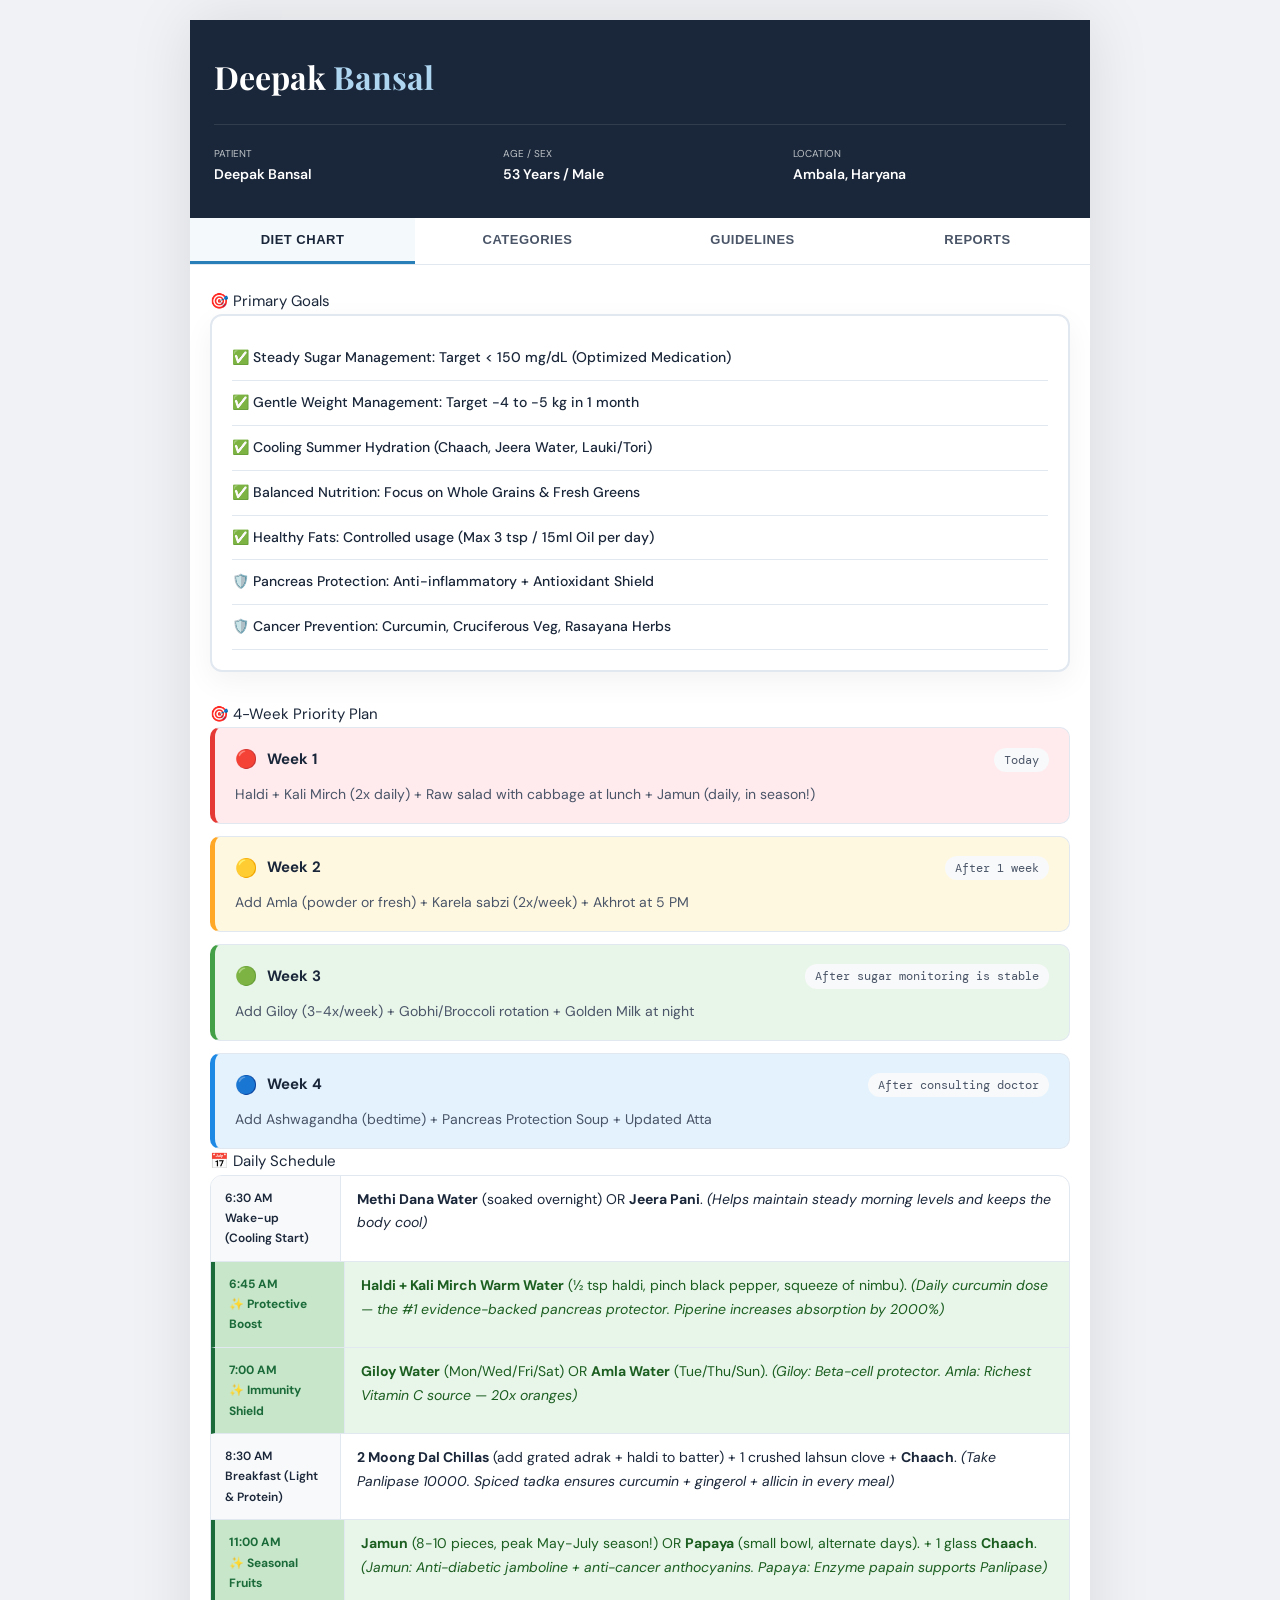
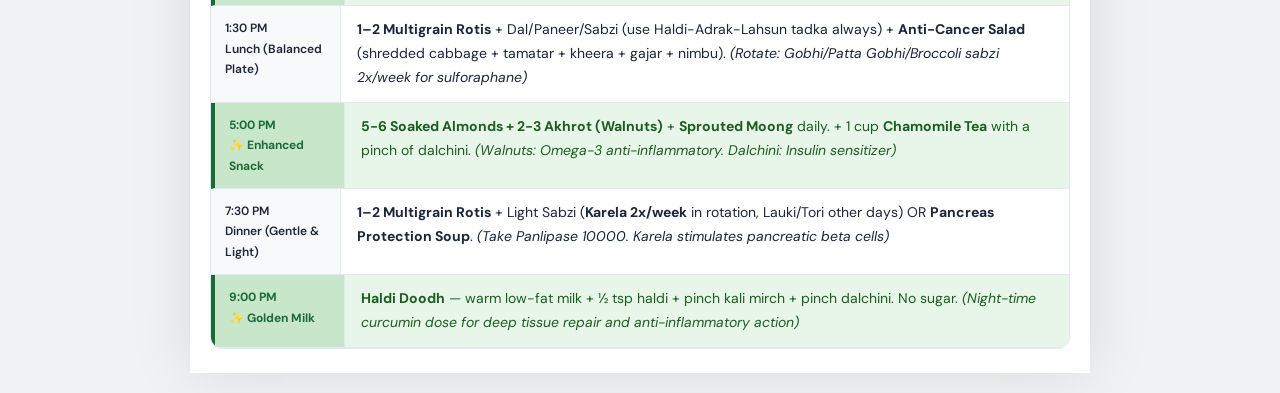
==== commit 83901303: "update" ====
--- a/index.html
+++ b/index.html
@@ -1,44 +1,51 @@
-<!DOCTYPE html>
+<!doctype html>
 <html lang="en">
-<head>
-  <meta charset="UTF-8">
-  <meta name="viewport" content="width=device-width, initial-scale=1.0">
-  <title>Health Portfolio — Deepak Bansal</title>
-  <link href="https://fonts.googleapis.com/css2?family=Playfair+Display:wght@400;600;700&family=DM+Sans:wght@300;400;500;600&family=DM+Mono:wght@400;500&display=swap" rel="stylesheet">
-  <link rel="stylesheet" href="style.css">
-</head>
-<body>
+  <head>
+    <meta charset="UTF-8" />
+    <meta name="viewport" content="width=device-width, initial-scale=1.0" />
+    <title>Health Portfolio — Deepak Bansal</title>
+    <link
+      href="https://fonts.googleapis.com/css2?family=Playfair+Display:wght@400;600;700&family=DM+Sans:wght@300;400;500;600&family=DM+Mono:wght@400;500&display=swap"
+      rel="stylesheet"
+    />
+    <link rel="stylesheet" href="style.css" />
+  </head>
+  <body>
+    <div class="page-wrap">
+      <!-- HEADER -->
+      <div class="header">
+        <div class="header-top">
+          <h1>Deepak <span>Bansal</span></h1>
+        </div>
+        <div class="patient-meta">
+          <div class="meta-item">
+            <label>Patient</label><span>Deepak Bansal</span>
+          </div>
+          <div class="meta-item">
+            <label>Age / Sex</label><span>53 Years / Male</span>
+          </div>
+          <div class="meta-item">
+            <label>Location</label><span>Ambala, Haryana</span>
+          </div>
+        </div>
+      </div>
 
-<div class="page-wrap">
-  <!-- HEADER -->
-  <div class="header">
-    <div class="header-top">
-      <h1>Deepak <span>Bansal</span></h1>
+      <!-- NAVIGATION -->
+      <nav class="top-nav">
+        <button class="nav-tab active" data-tab="diet">Diet Chart</button>
+        <button class="nav-tab" data-tab="categories">Categories</button>
+        <button class="nav-tab" data-tab="guidelines">Guidelines</button>
+        <button class="nav-tab" data-tab="reports">Reports</button>
+      </nav>
+
+      <!-- DYNAMIC CONTENT -->
+      <div id="content-area">
+        <div style="padding: 50px; text-align: center; color: var(--slate)">
+          Loading Health Portfolio...
+        </div>
+      </div>
     </div>
-    <div class="patient-meta">
-      <div class="meta-item"><label>Patient</label><span>Deepak Bansal</span></div>
-      <div class="meta-item"><label>Age / Sex</label><span>53 Years / Male</span></div>
-      <div class="meta-item"><label>Location</label><span>Ambala, Haryana</span></div>
-    </div>
-  </div>
 
-  <!-- DYNAMIC CONTENT -->
-  <div id="content-area">
-    <div style="padding: 50px; text-align: center; color: var(--slate);">Loading Health Portfolio...</div>
-  </div>
-
-  <!-- PAGINATION -->
-  <div class="pagination">
-    <button class="nav-btn" id="prev-btn" disabled>
-      ← Previous Page
-    </button>
-    <div id="page-indicator">Page 1: Diet Plan</div>
-    <button class="nav-btn" id="next-btn">
-      Next Page →
-    </button>
-  </div>
-</div>
-
-<script src="app.js"></script>
-</body>
+    <script src="app.js"></script>
+  </body>
 </html>
--- a/style.css
+++ b/style.css
@@ -1,21 +1,29 @@
 :root {
-  --attention: #E67E22; /* Soft Orange */
-  --monitor: #F39C12; /* Yellow */
-  --ok: #27AE60; /* Green */
-  --info: #2980B9; /* Blue */
-  --navy: #1A2639;
-  --navy-mid: #2C3E50;
-  --slate: #4A5568;
-  --light: #F8F9FA;
-  --white: #FFFFFF;
-  --border: #E2E8F0;
-  --bg: #F0F2F5;
-}
-
-* { margin: 0; padding: 0; box-sizing: border-box; }
+  --attention: #e67e22; /* Soft Orange */
+  --monitor: #f39c12; /* Yellow */
+  --ok: #27ae60; /* Green */
+  --info: #2980b9; /* Blue */
+  --navy: #1a2639;
+  --navy-mid: #2c3e50;
+  --slate: #4a5568;
+  --light: #f8f9fa;
+  --white: #ffffff;
+  --border: #e2e8f0;
+  --bg: #f0f2f5;
+  --shield: #1b6b3a;
+  --shield-light: #e8f5e9;
+  --warn-bg: #fff3e0;
+  --warn-border: #e65100;
+}
+
+* {
+  margin: 0;
+  padding: 0;
+  box-sizing: border-box;
+}
 
 body {
-  font-family: 'DM Sans', sans-serif;
+  font-family: "DM Sans", sans-serif;
   background: var(--bg);
   color: var(--navy);
   font-size: 15px;
@@ -24,28 +32,37 @@
 
 .page-wrap {
   max-width: 900px;
-  margin: 20px auto;
+  margin: 0 auto;
   background: white;
-  box-shadow: 0 0 60px rgba(0,0,0,0.1);
-  min-height: 90vh;
+  min-height: 100vh;
   display: flex;
   flex-direction: column;
+}
+
+@media (min-width: 901px) {
+  .page-wrap {
+    margin: 20px auto;
+    box-shadow: 0 0 60px rgba(0, 0, 0, 0.1);
+    min-height: 90vh;
+  }
 }
 
 /* ── HEADER ── */
 .header {
   background: var(--navy);
   color: white;
-  padding: 40px 48px;
+  padding: 30px 24px;
   position: relative;
 }
 
 .header h1 {
-  font-family: 'Playfair Display', serif;
+  font-family: "Playfair Display", serif;
   font-size: 32px;
 }
 
-.header h1 span { color: #AED6F1; }
+.header h1 span {
+  color: #aed6f1;
+}
 
 .patient-meta {
   display: grid;
@@ -53,111 +70,436 @@
   gap: 16px;
   margin-top: 20px;
   padding-top: 20px;
-  border-top: 1px solid rgba(255,255,255,0.1);
+  border-top: 1px solid rgba(255, 255, 255, 0.1);
 }
 
 .meta-item label {
   font-size: 10px;
   text-transform: uppercase;
-  color: #BDC3C7;
+  color: #bdc3c7;
   display: block;
 }
 
-.meta-item span { font-weight: 600; font-size: 14px; }
+.meta-item span {
+  font-weight: 600;
+  font-size: 14px;
+}
+
+/* ── TOP NAVIGATION ── */
+.top-nav {
+  display: flex;
+  background: var(--white);
+  border-bottom: 1px solid var(--border);
+  position: sticky;
+  top: 0;
+  z-index: 100;
+  overflow-x: auto;
+  scrollbar-width: none;
+  -ms-overflow-style: none;
+}
+.top-nav::-webkit-scrollbar {
+  display: none;
+}
+
+.nav-tab {
+  flex: 1;
+  min-width: 100px;
+  padding: 14px 10px;
+  border: none;
+  background: none;
+  color: var(--slate);
+  font-weight: 600;
+  font-size: 13px;
+  cursor: pointer;
+  border-bottom: 3px solid transparent;
+  transition: all 0.2s;
+  text-transform: uppercase;
+  letter-spacing: 0.5px;
+  white-space: nowrap;
+}
+
+.nav-tab:hover {
+  color: var(--navy);
+}
+.nav-tab.active {
+  color: var(--navy);
+  border-bottom-color: var(--info);
+  background: rgba(41, 128, 185, 0.05);
+}
 
 /* ── CONTENT ── */
 #content-area {
   flex-grow: 1;
-  padding: 40px 48px;
-}
-
-.section { margin-bottom: 40px; }
-
-.section-title {
-  font-family: 'Playfair Display', serif;
-  font-size: 20px;
+  padding: 24px 20px;
+}
+
+/* ── DIET SPECIFIC ── */
+.simple-guide-grid {
+  display: grid;
+  grid-template-columns: 1fr 1fr;
+  gap: 20px;
+}
+.sg-column {
+  border-radius: 12px;
+  overflow: hidden;
+  border: 1px solid var(--border);
+}
+.sg-header {
+  padding: 15px 20px;
+  font-weight: 700;
+  font-size: 16px;
+  color: white;
+  text-align: center;
+}
+.sg-header-eat {
+  background: #2e7d32;
+}
+.sg-header-avoid {
+  background: #c62828;
+}
+.sg-list {
+  list-style: none;
+  padding: 0;
+  margin: 0;
+  background: #fafafa;
+}
+.sg-list li {
+  display: flex;
+  align-items: flex-start;
+  padding: 15px;
+  border-bottom: 1px solid var(--border);
+  gap: 15px;
+}
+.sg-list li:last-child {
+  border-bottom: none;
+}
+.sg-emoji {
+  font-size: 28px;
+}
+.sg-list strong {
+  display: block;
+  font-size: 15px;
+  color: var(--navy);
+  margin-bottom: 4px;
+}
+.sg-list p {
+  font-size: 13px;
+  color: var(--slate);
+  margin: 0;
+  line-height: 1.4;
+}
+
+.meal-day {
+  border: 1px solid var(--border);
+  border-radius: 12px;
+  overflow: hidden;
+}
+.meal-day-header {
+  background: var(--navy-mid);
+  color: white;
+  padding: 12px 20px;
   font-weight: 600;
-  margin-bottom: 18px;
-  padding-bottom: 10px;
-  border-bottom: 2px solid var(--border);
+}
+.meal-row {
+  display: grid;
+  grid-template-columns: 130px 1fr;
+  border-bottom: 1px solid var(--border);
+}
+.meal-time {
+  background: var(--light);
+  padding: 12px 14px;
+  font-weight: 600;
+  border-right: 1px solid var(--border);
+  font-size: 12px;
+}
+.meal-food {
+  padding: 12px 16px;
+  font-size: 14px;
+}
+.meal-row-new {
+  background: var(--shield-light);
+  border-left: 4px solid var(--shield);
+}
+.meal-row-new .meal-time {
+  background: #c8e6c9;
+  color: var(--shield);
+  font-weight: 700;
+}
+.meal-row-new .meal-food {
+  color: #1b5e20;
+}
+
+/* ── PRIORITY PLAN ── */
+.priority-timeline {
+  display: flex;
+  flex-direction: column;
+  gap: 12px;
+}
+.priority-card {
+  padding: 16px 20px;
+  border-radius: 10px;
+  border: 1px solid var(--border);
+  transition:
+    transform 0.2s,
+    box-shadow 0.2s;
+}
+.priority-card:hover {
+  transform: translateY(-2px);
+  box-shadow: 0 6px 20px rgba(0, 0, 0, 0.06);
+}
+.priority-header {
   display: flex;
   align-items: center;
   gap: 10px;
-}
-
-/* ── PAGINATION ── */
-.pagination {
-  background: var(--navy);
-  padding: 20px 48px;
-  display: flex;
-  justify-content: space-between;
-  align-items: center;
-  color: white;
-}
-
-.nav-btn {
-  background: rgba(255,255,255,0.1);
-  border: 1px solid rgba(255,255,255,0.2);
-  color: white;
-  padding: 8px 20px;
-  border-radius: 6px;
-  cursor: pointer;
-  font-weight: 600;
-  transition: all 0.2s;
-  display: flex;
-  align-items: center;
-  gap: 8px;
-}
-
-.nav-btn:hover:not(:disabled) { background: rgba(255,255,255,0.2); }
-.nav-btn:disabled { opacity: 0.3; cursor: not-allowed; }
-
-#page-indicator {
-  font-family: 'DM Mono', monospace;
+  margin-bottom: 8px;
+  font-size: 15px;
+}
+.priority-dot {
+  font-size: 18px;
+}
+.priority-start {
+  margin-left: auto;
   font-size: 12px;
-  text-transform: uppercase;
-  letter-spacing: 2px;
-}
-
-/* ── DIET SPECIFIC ── */
-.meal-day { border: 1px solid var(--border); border-radius: 12px; overflow: hidden; }
-.meal-day-header { background: var(--navy-mid); color: white; padding: 12px 20px; font-weight: 600; }
-.meal-row { display: grid; grid-template-columns: 130px 1fr; border-bottom: 1px solid var(--border); }
-.meal-time { background: var(--light); padding: 12px 14px; font-weight: 600; border-right: 1px solid var(--border); font-size: 12px; }
-.meal-food { padding: 12px 16px; font-size: 14px; }
-
-/* ── REPORT SPECIFIC ── */
-.summary-grid { display: grid; grid-template-columns: repeat(3, 1fr); gap: 16px; }
-.summary-card { padding: 20px; border-radius: 12px; border: 1px solid var(--border); }
-.card-status { font-family: 'DM Mono', monospace; font-size: 10px; text-transform: uppercase; margin-bottom: 4px; }
-.card-value { font-family: 'Playfair Display', serif; font-size: 24px; font-weight: 700; }
-
-.status-attention { color: var(--attention); }
-.status-monitor { color: var(--monitor); }
-.status-ok { color: var(--ok); }
-
-.card-attention { border-left: 4px solid var(--attention); background: #FFF9F3; }
-.card-monitor { border-left: 4px solid var(--monitor); background: #FFFEF0; }
-.card-ok { border-left: 4px solid var(--ok); background: #F4FFF8; }
-
-.marker-table { width: 100%; border-collapse: collapse; margin-top: 10px; }
-.marker-table th { background: var(--navy-mid); color: white; padding: 10px; text-align: left; font-size: 12px; }
-.marker-table td { padding: 10px; border-bottom: 1px solid var(--border); font-size: 14px; }
-
-/* ── RECIPE & LIFESTYLE SPECIFIC ── */
-.recipe-card, .lifestyle-card {
+  font-family: "DM Mono", monospace;
+  color: var(--slate);
+  background: var(--light);
+  padding: 2px 10px;
+  border-radius: 12px;
+}
+.priority-body {
+  font-size: 14px;
+  color: var(--slate);
+}
+.priority-red {
+  border-left: 5px solid #e53935;
+  background: #ffebee;
+}
+.priority-yellow {
+  border-left: 5px solid #ffa726;
+  background: #fff8e1;
+}
+.priority-green {
+  border-left: 5px solid #43a047;
+  background: #e8f5e9;
+}
+.priority-blue {
+  border-left: 5px solid #1e88e5;
+  background: #e3f2fd;
+}
+
+/* ── SPICE PROTOCOL ── */
+.spice-note {
+  background: linear-gradient(135deg, #fff8e1, #fff3e0);
+  padding: 14px 18px;
+  border-radius: 10px;
+  margin-bottom: 16px;
+  font-size: 14px;
+  border: 1px solid #ffcc80;
+  color: #e65100;
+}
+.spice-grid {
+  display: grid;
+  grid-template-columns: repeat(auto-fit, minmax(200px, 1fr));
+  gap: 12px;
+}
+.spice-card {
+  background: var(--light);
+  padding: 16px;
+  border-radius: 10px;
+  border: 1px solid var(--border);
+  transition:
+    transform 0.2s,
+    box-shadow 0.2s;
+}
+.spice-card:hover {
+  transform: translateY(-2px);
+  box-shadow: 0 6px 20px rgba(0, 0, 0, 0.06);
+}
+.spice-name {
+  font-weight: 700;
+  font-size: 15px;
+  color: var(--navy);
+  margin-bottom: 4px;
+}
+.spice-compound {
+  font-family: "DM Mono", monospace;
+  font-size: 11px;
+  color: var(--info);
+  background: #e3f2fd;
+  display: inline-block;
+  padding: 2px 8px;
+  border-radius: 8px;
+  margin-bottom: 8px;
+}
+.spice-action {
+  font-size: 13px;
+  color: var(--shield);
+  margin-bottom: 6px;
+  font-weight: 500;
+}
+.spice-usage {
+  font-size: 12px;
+  color: var(--slate);
+}
+
+/* ── PROTECTIVE DRINKS ── */
+.drink-card {
   background: var(--light);
   padding: 20px;
   border-radius: 12px;
   border: 1px solid var(--border);
-  transition: transform 0.2s, box-shadow 0.2s;
-}
-.recipe-card:hover, .lifestyle-card:hover {
+  text-align: center;
+  transition:
+    transform 0.2s,
+    box-shadow 0.2s;
+}
+.drink-card:hover {
   transform: translateY(-2px);
-  box-shadow: 0 8px 24px rgba(0,0,0,0.05);
+  box-shadow: 0 8px 24px rgba(0, 0, 0, 0.06);
+}
+
+/* ── WEEKLY CHECKLIST ── */
+.checklist-note {
+  font-size: 13px;
+  color: var(--slate);
+  margin-bottom: 12px;
+}
+.checklist-table-wrap {
+  overflow-x: auto;
+}
+.checklist-table {
+  width: 100%;
+  border-collapse: collapse;
+  font-size: 12px;
+}
+.checklist-table th {
+  background: var(--navy-mid);
+  color: white;
+  padding: 8px 10px;
+  text-align: left;
+  font-size: 11px;
+  white-space: nowrap;
+}
+.checklist-table td {
+  padding: 8px 10px;
+  border-bottom: 1px solid var(--border);
+  vertical-align: top;
+}
+.checklist-table tr:nth-child(even) {
+  background: #fafafa;
+}
+.check-item {
+  display: block;
+  font-size: 11px;
+  color: var(--navy);
+  white-space: nowrap;
+}
+
+/* ── SAFETY WARNING ── */
+.safety-warning {
+  background: var(--warn-bg);
+  border: 1px solid #ffcc80;
+  border-left: 5px solid var(--warn-border);
+  padding: 16px 20px;
+  border-radius: 8px;
+  margin-bottom: 16px;
+  font-size: 14px;
+  color: #bf360c;
+}
+
+/* ── DISCLAIMER ── */
+.disclaimer {
+  background: #f5f5f5;
+  padding: 16px 20px;
+  border-radius: 8px;
+  font-size: 12px;
+  color: var(--slate);
+  border: 1px solid var(--border);
+  line-height: 1.6;
+}
+
+/* ── REPORT SPECIFIC ── */
+.summary-grid {
+  display: grid;
+  grid-template-columns: repeat(3, 1fr);
+  gap: 16px;
+}
+.summary-card {
+  padding: 20px;
+  border-radius: 12px;
+  border: 1px solid var(--border);
+}
+.card-status {
+  font-family: "DM Mono", monospace;
+  font-size: 10px;
+  text-transform: uppercase;
+  margin-bottom: 4px;
+}
+.card-value {
+  font-family: "Playfair Display", serif;
+  font-size: 24px;
+  font-weight: 700;
+}
+
+.status-attention {
+  color: var(--attention);
+}
+.status-monitor {
+  color: var(--monitor);
+}
+.status-ok {
+  color: var(--ok);
+}
+
+.card-attention {
+  border-left: 4px solid var(--attention);
+  background: #fff9f3;
+}
+.card-monitor {
+  border-left: 4px solid var(--monitor);
+  background: #fffef0;
+}
+.card-ok {
+  border-left: 4px solid var(--ok);
+  background: #f4fff8;
+}
+
+.marker-table {
+  width: 100%;
+  border-collapse: collapse;
+  margin-top: 10px;
+}
+.marker-table th {
+  background: var(--navy-mid);
+  color: white;
+  padding: 10px;
+  text-align: left;
+  font-size: 12px;
+}
+.marker-table td {
+  padding: 10px;
+  border-bottom: 1px solid var(--border);
+  font-size: 14px;
+}
+
+/* ── RECIPE & LIFESTYLE SPECIFIC ── */
+.recipe-card,
+.lifestyle-card {
+  background: var(--light);
+  padding: 20px;
+  border-radius: 12px;
+  border: 1px solid var(--border);
+  transition:
+    transform 0.2s,
+    box-shadow 0.2s;
+}
+.recipe-card:hover,
+.lifestyle-card:hover {
+  transform: translateY(-2px);
+  box-shadow: 0 8px 24px rgba(0, 0, 0, 0.05);
 }
 .recipe-title {
-  font-family: 'Playfair Display', serif;
+  font-family: "Playfair Display", serif;
   font-size: 18px;
   font-weight: 700;
   color: var(--navy);
@@ -191,15 +533,71 @@
 }
 
 /* ── UTILS ── */
-.badge { padding: 2px 8px; border-radius: 12px; font-size: 11px; font-weight: 600; }
-.badge-attention { background: #FDEBD0; color: var(--attention); }
-.badge-monitor { background: #FEF9E7; color: var(--monitor); }
-.badge-ok { background: #D5F5E3; color: var(--ok); }
+.badge {
+  padding: 2px 8px;
+  border-radius: 12px;
+  font-size: 11px;
+  font-weight: 600;
+}
+.badge-attention {
+  background: #fdebd0;
+  color: var(--attention);
+}
+.badge-monitor {
+  background: #fef9e7;
+  color: var(--monitor);
+}
+.badge-ok {
+  background: #d5f5e3;
+  color: var(--ok);
+}
 
 @media (max-width: 600px) {
-  .summary-grid { grid-template-columns: 1fr 1fr; }
-  .meal-row { grid-template-columns: 100px 1fr; }
-  .header { padding: 30px 20px; }
-  #content-area { padding: 30px 20px; }
-  .pagination { padding: 15px 20px; }
-}
+  .simple-guide-grid {
+    grid-template-columns: 1fr;
+  }
+  .summary-grid {
+    grid-template-columns: 1fr 1fr;
+  }
+  .meal-row {
+    grid-template-columns: 80px 1fr;
+  }
+  .header {
+    padding: 24px 20px;
+  }
+  .header h1 {
+    font-size: 24px;
+  }
+  .patient-meta {
+    grid-template-columns: 1fr;
+    gap: 8px;
+  }
+  #content-area {
+    padding: 20px 16px;
+  }
+  .spice-grid {
+    grid-template-columns: 1fr;
+  }
+  .priority-header {
+    flex-wrap: wrap;
+  }
+  .priority-start {
+    margin-left: 0;
+  }
+  .section-title {
+    font-size: 18px;
+  }
+}
+
+@media print {
+  .pagination {
+    display: none;
+  }
+  .page-wrap {
+    box-shadow: none;
+    margin: 0;
+  }
+  .checklist-table .check-item {
+    font-size: 10px;
+  }
+}
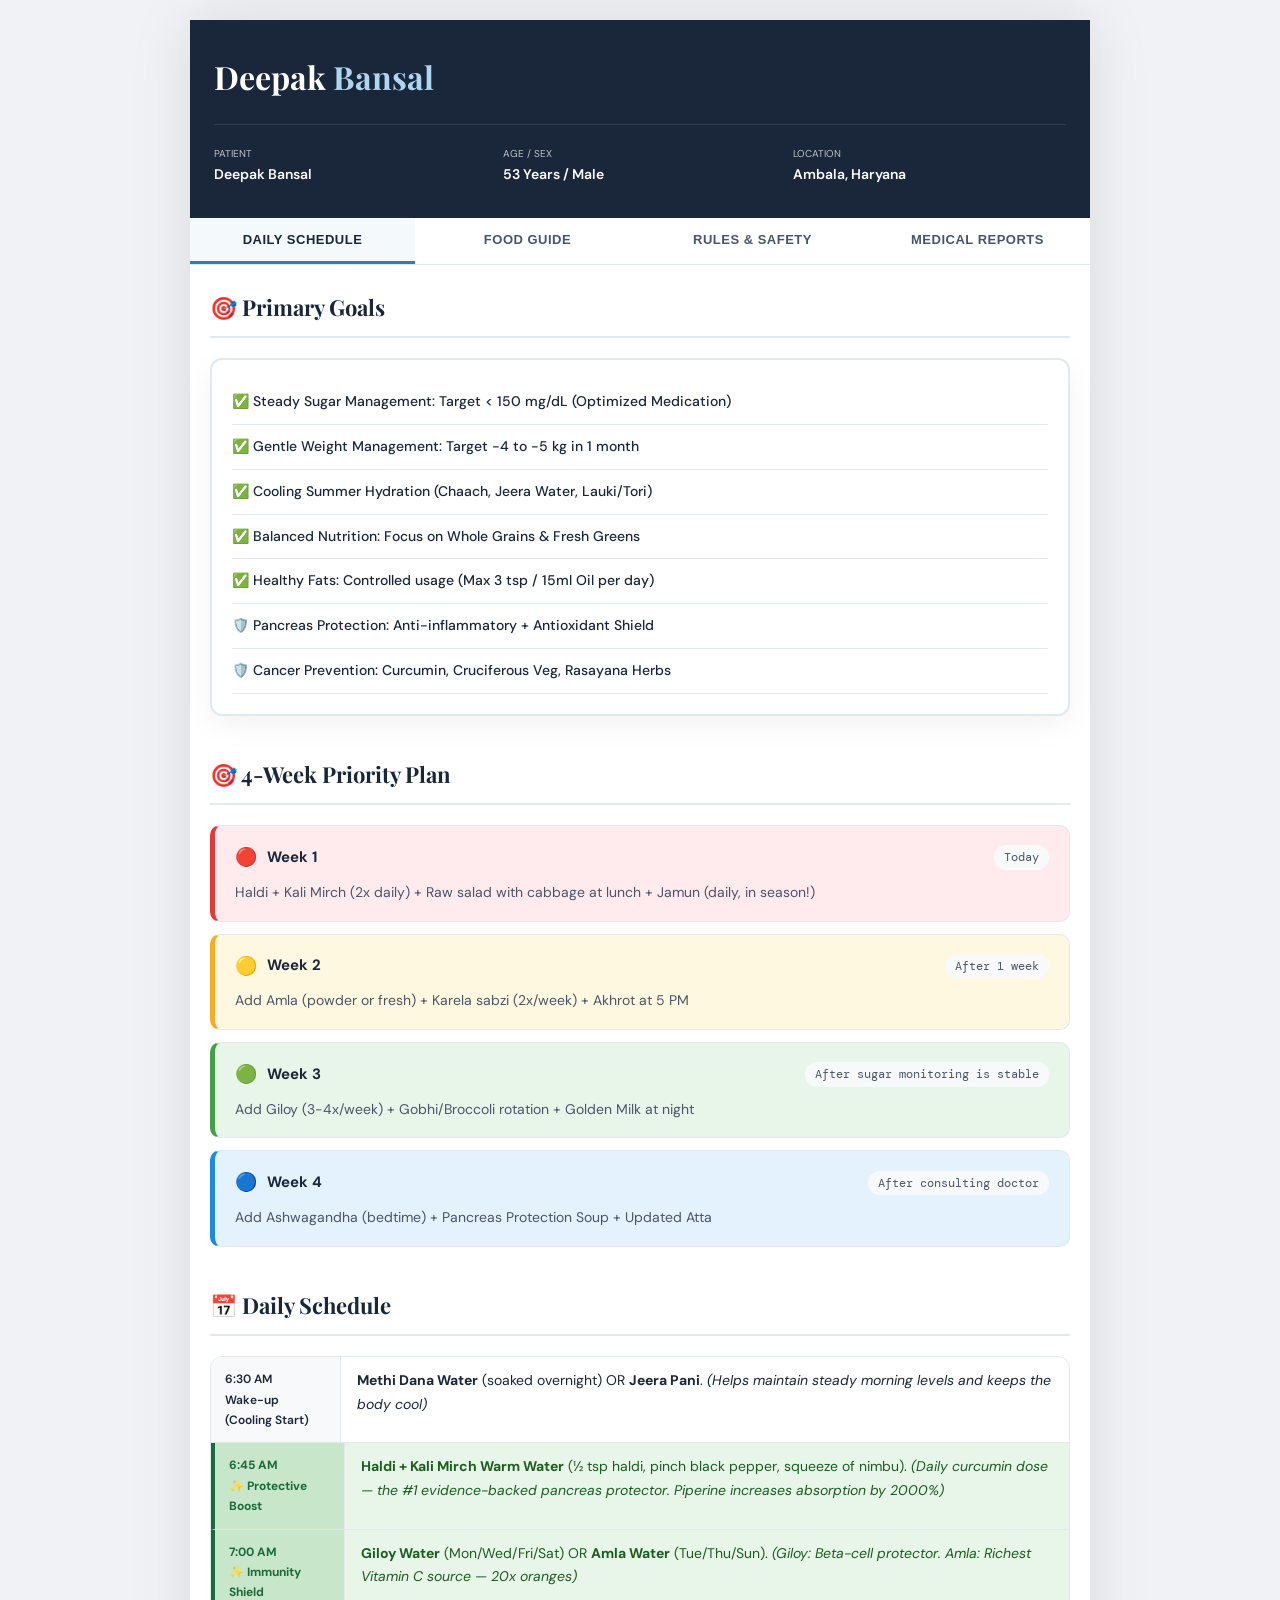
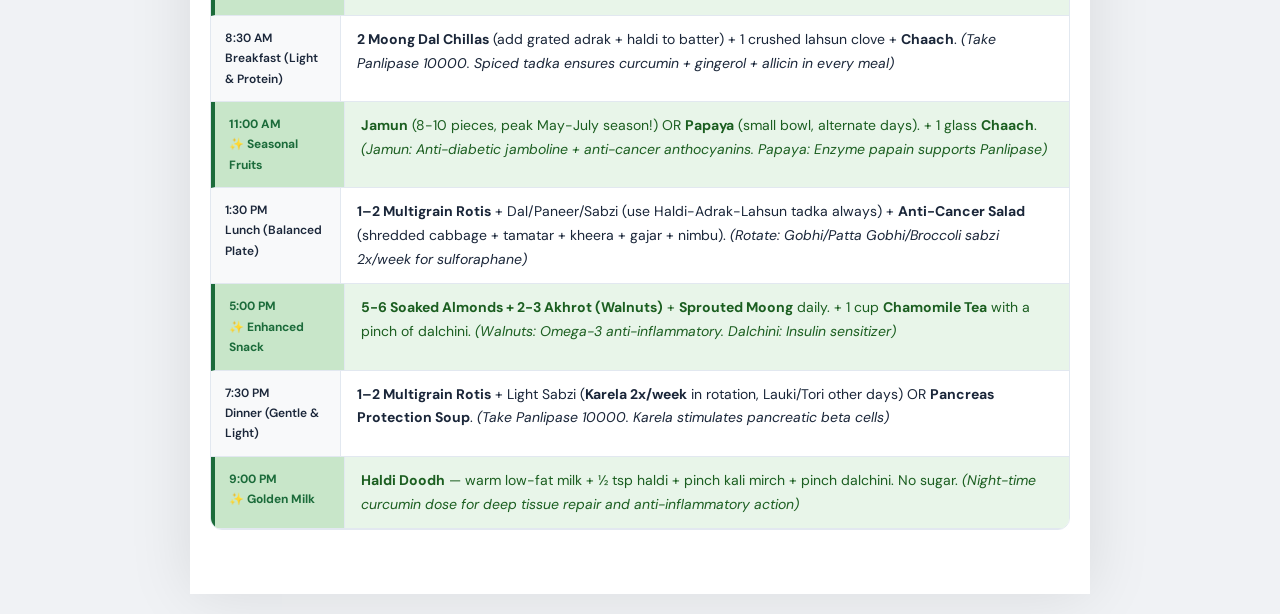
==== commit 7d2ae9a0: "update" ====
--- a/index.html
+++ b/index.html
@@ -3,7 +3,7 @@
   <head>
     <meta charset="UTF-8" />
     <meta name="viewport" content="width=device-width, initial-scale=1.0" />
-    <title>Health Portfolio — Deepak Bansal</title>
+    <title>Deepak Bansal | Health Portfolio</title>
     <link
       href="https://fonts.googleapis.com/css2?family=Playfair+Display:wght@400;600;700&family=DM+Sans:wght@300;400;500;600&family=DM+Mono:wght@400;500&display=swap"
       rel="stylesheet"
@@ -32,10 +32,10 @@
 
       <!-- NAVIGATION -->
       <nav class="top-nav">
-        <button class="nav-tab active" data-tab="diet">Diet Chart</button>
-        <button class="nav-tab" data-tab="categories">Categories</button>
-        <button class="nav-tab" data-tab="guidelines">Guidelines</button>
-        <button class="nav-tab" data-tab="reports">Reports</button>
+        <button class="nav-tab active" data-tab="diet">Daily Schedule</button>
+        <button class="nav-tab" data-tab="categories">Food Guide</button>
+        <button class="nav-tab" data-tab="guidelines">Rules & Safety</button>
+        <button class="nav-tab" data-tab="reports">Medical Reports</button>
       </nav>
 
       <!-- DYNAMIC CONTENT -->
--- a/style.css
+++ b/style.css
@@ -133,6 +133,20 @@
   padding: 24px 20px;
 }
 
+.section {
+  margin-bottom: 40px;
+}
+
+.section-title {
+  font-family: "Playfair Display", serif;
+  font-size: 22px;
+  font-weight: 700;
+  color: var(--navy);
+  margin-bottom: 20px;
+  padding-bottom: 10px;
+  border-bottom: 2px solid var(--border);
+}
+
 /* ── DIET SPECIFIC ── */
 .simple-guide-grid {
   display: grid;
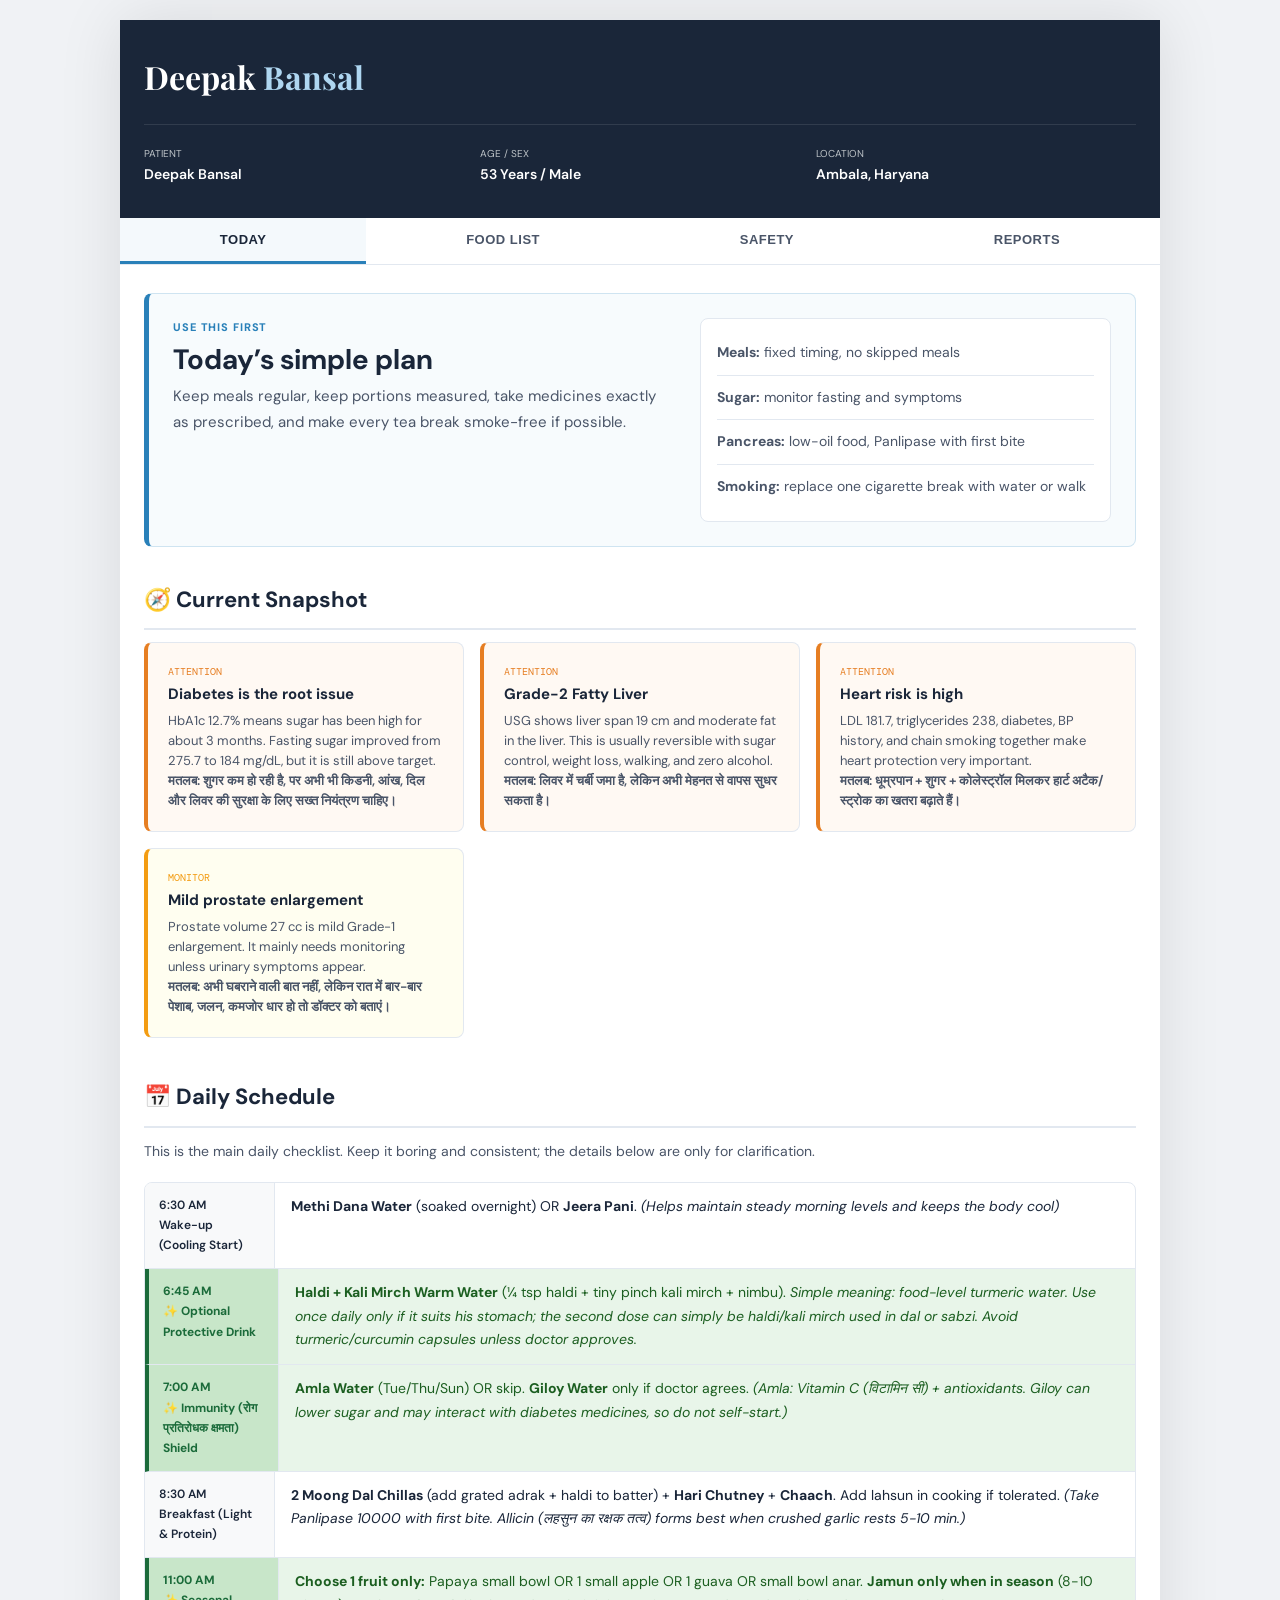
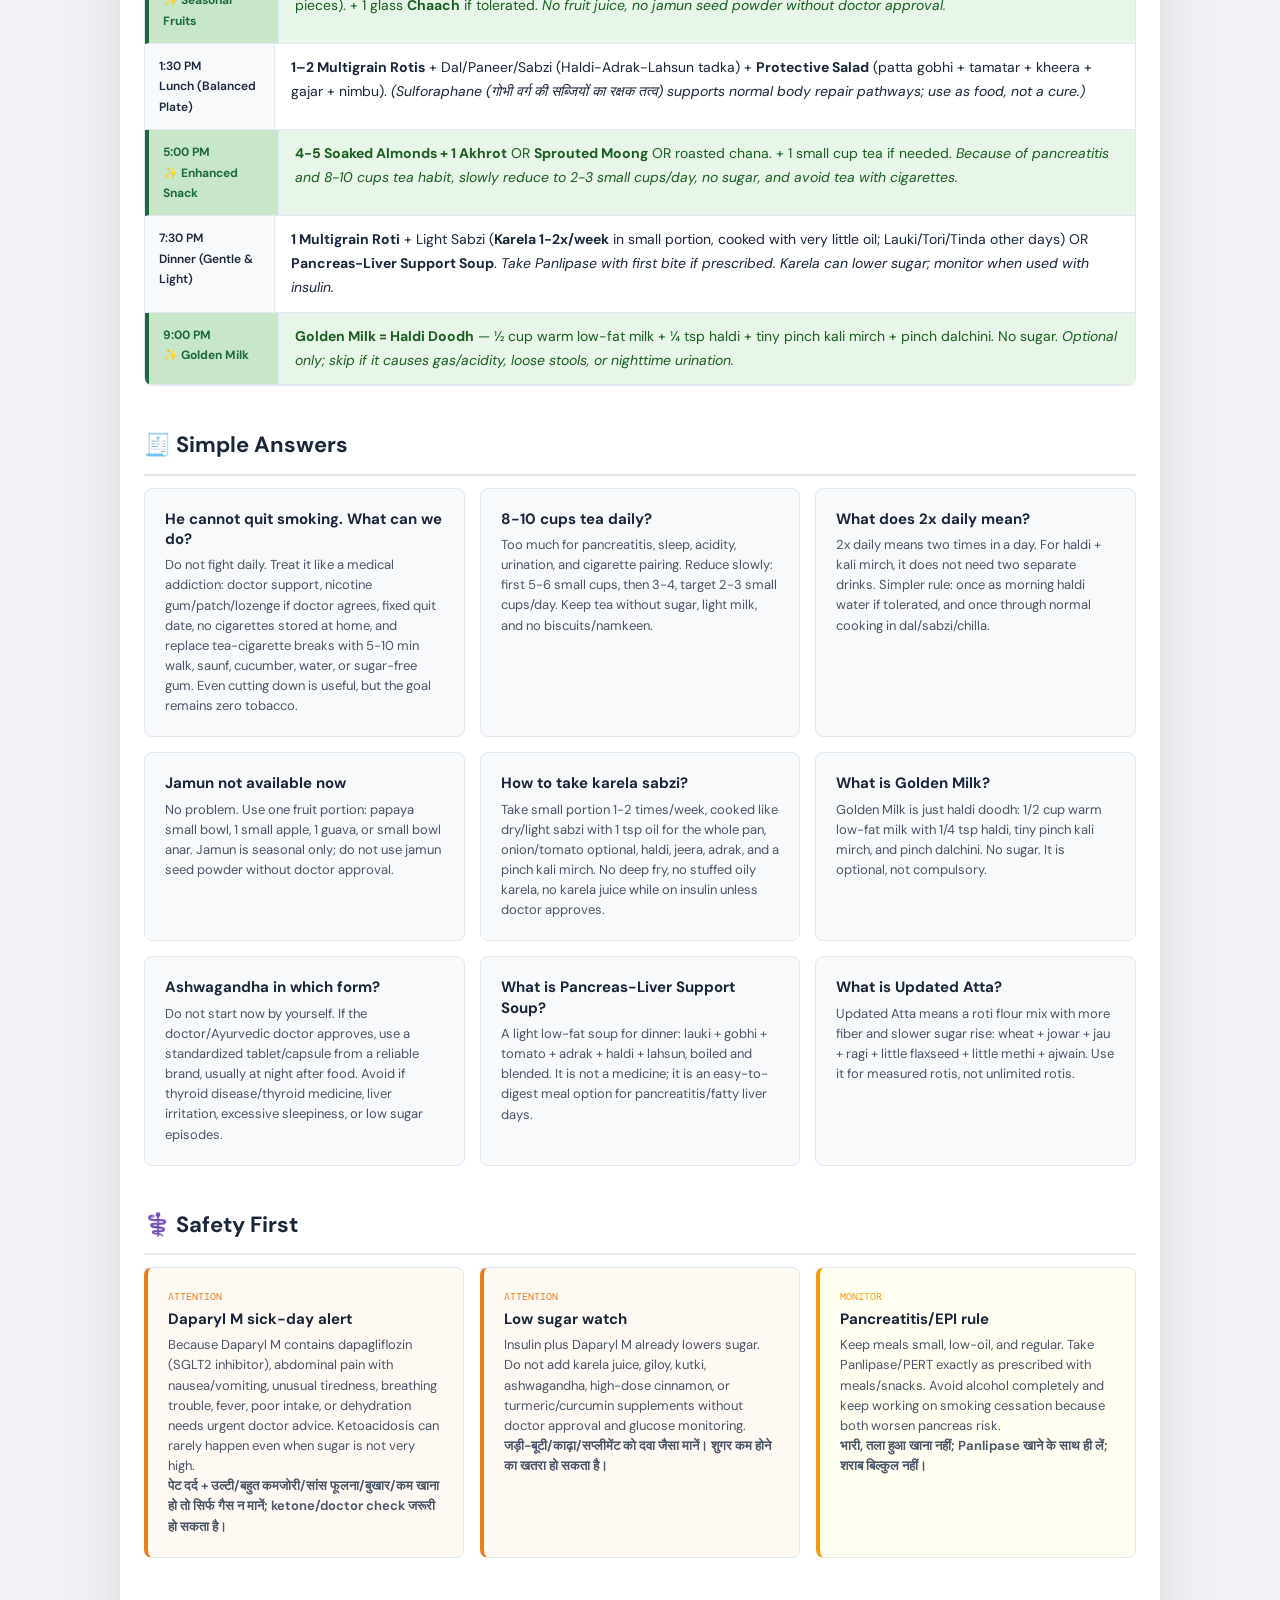
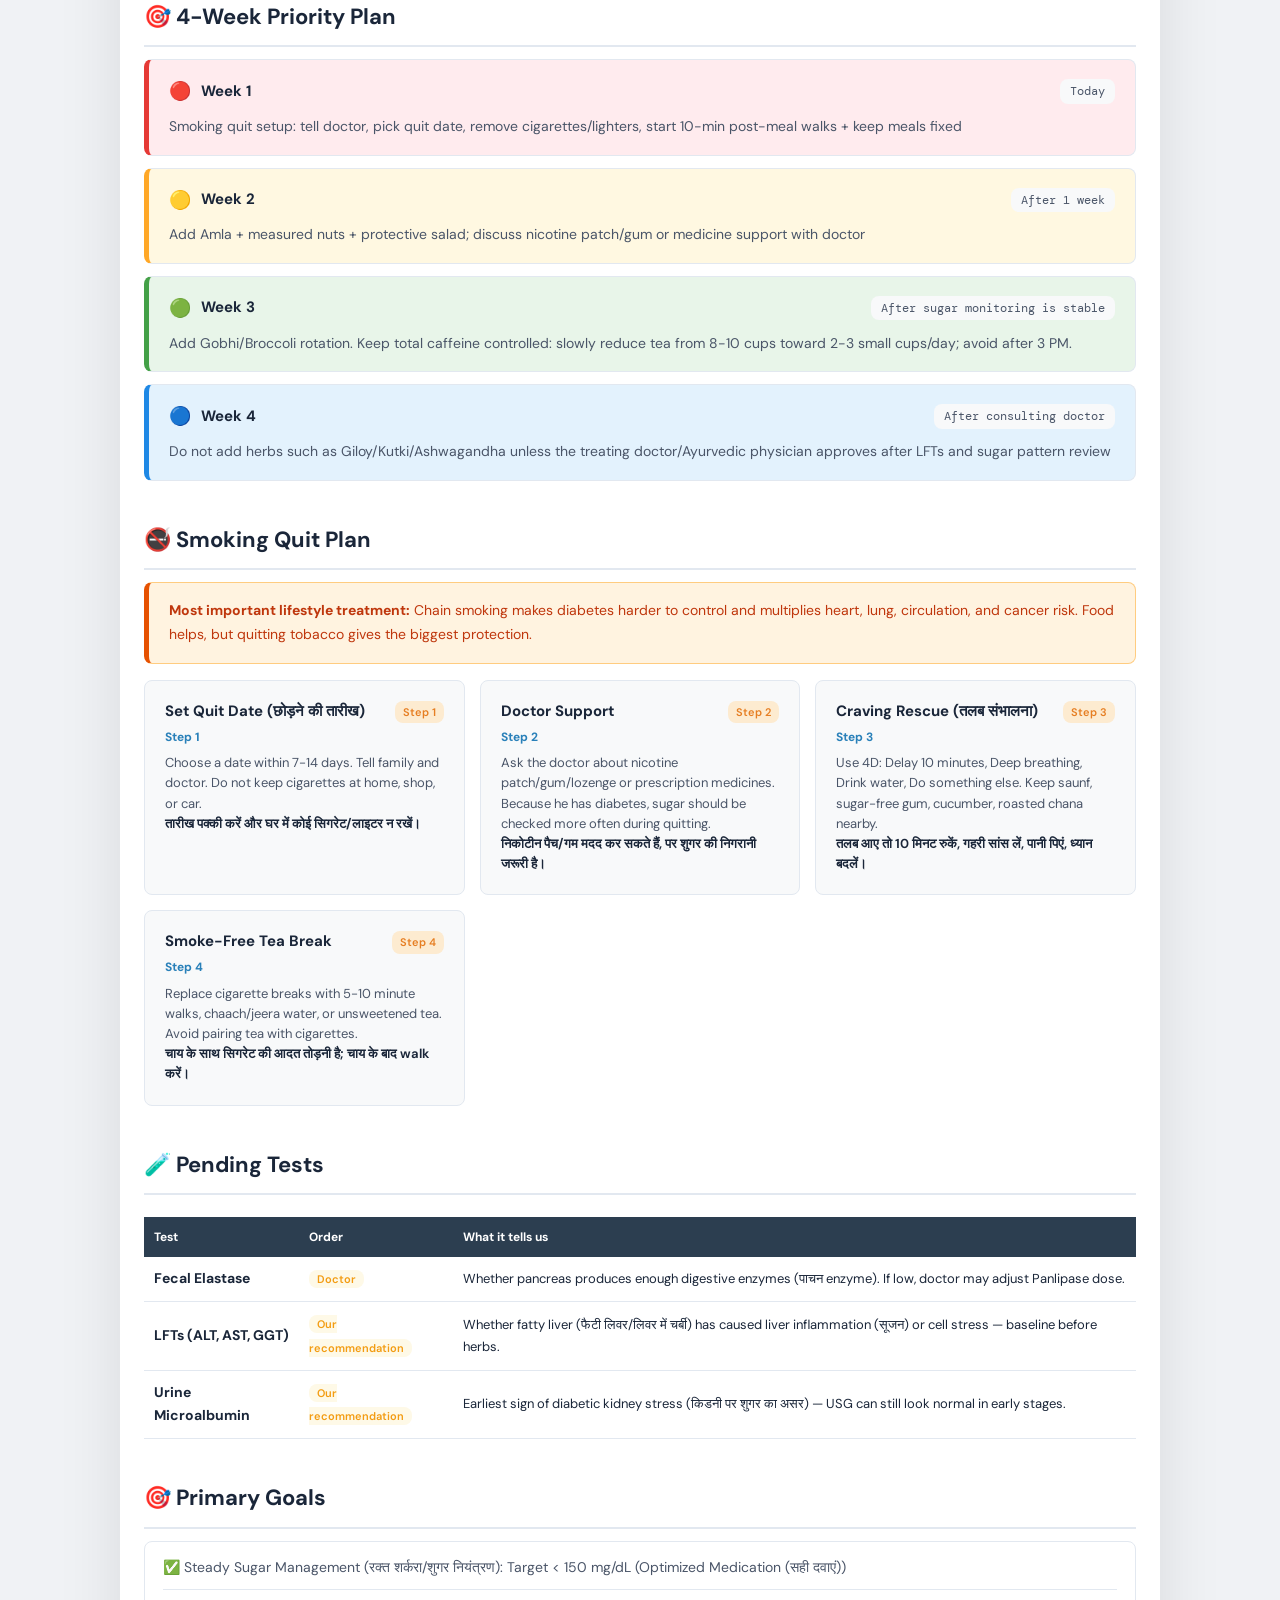
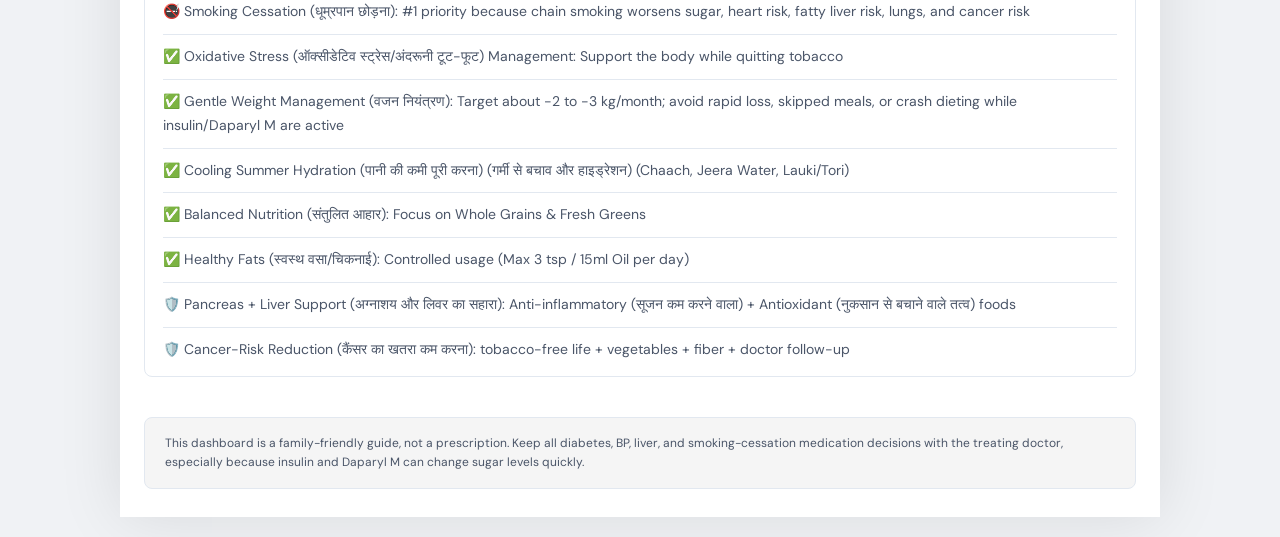
==== commit 78411aa2: "updates" ====
--- a/index.html
+++ b/index.html
@@ -4,6 +4,10 @@
     <meta charset="UTF-8" />
     <meta name="viewport" content="width=device-width, initial-scale=1.0" />
     <title>Deepak Bansal | Health Portfolio</title>
+    <meta
+      name="description"
+      content="Family-friendly health dashboard for daily diet, safety rules, and medical reports."
+    />
     <link
       href="https://fonts.googleapis.com/css2?family=Playfair+Display:wght@400;600;700&family=DM+Sans:wght@300;400;500;600&family=DM+Mono:wght@400;500&display=swap"
       rel="stylesheet"
@@ -31,11 +35,11 @@
       </div>
 
       <!-- NAVIGATION -->
-      <nav class="top-nav">
-        <button class="nav-tab active" data-tab="diet">Daily Schedule</button>
-        <button class="nav-tab" data-tab="categories">Food Guide</button>
-        <button class="nav-tab" data-tab="guidelines">Rules & Safety</button>
-        <button class="nav-tab" data-tab="reports">Medical Reports</button>
+      <nav class="top-nav" aria-label="Health dashboard sections">
+        <button class="nav-tab active" type="button" data-tab="diet">Today</button>
+        <button class="nav-tab" type="button" data-tab="categories">Food List</button>
+        <button class="nav-tab" type="button" data-tab="guidelines">Safety</button>
+        <button class="nav-tab" type="button" data-tab="reports">Reports</button>
       </nav>
 
       <!-- DYNAMIC CONTENT -->
--- a/style.css
+++ b/style.css
@@ -31,7 +31,7 @@
 }
 
 .page-wrap {
-  max-width: 900px;
+  max-width: 1040px;
   margin: 0 auto;
   background: white;
   min-height: 100vh;
@@ -102,7 +102,7 @@
 }
 
 .nav-tab {
-  flex: 1;
+  flex: 1 0 auto;
   min-width: 100px;
   padding: 14px 10px;
   border: none;
@@ -130,7 +130,7 @@
 /* ── CONTENT ── */
 #content-area {
   flex-grow: 1;
-  padding: 24px 20px;
+  padding: 28px 24px;
 }
 
 .section {
@@ -138,13 +138,131 @@
 }
 
 .section-title {
-  font-family: "Playfair Display", serif;
   font-size: 22px;
   font-weight: 700;
   color: var(--navy);
-  margin-bottom: 20px;
+  margin-bottom: 12px;
   padding-bottom: 10px;
   border-bottom: 2px solid var(--border);
+}
+
+.section-lede {
+  max-width: 720px;
+  margin: 0 0 18px;
+  color: var(--slate);
+  font-size: 14px;
+}
+
+.section-note {
+  background: #f8fafc;
+  border-left: 4px solid var(--info);
+  color: var(--slate);
+  font-size: 13px;
+  margin-top: 12px;
+  padding: 10px 12px;
+}
+
+.care-brief {
+  display: grid;
+  grid-template-columns: minmax(0, 1.1fr) minmax(280px, 0.9fr);
+  gap: 24px;
+  background: #f7fbfd;
+  border: 1px solid #cfe4f1;
+  border-left: 5px solid var(--info);
+  border-radius: 8px;
+  padding: 24px;
+  margin-bottom: 34px;
+}
+
+.eyebrow {
+  color: var(--info);
+  font-size: 11px;
+  font-weight: 800;
+  letter-spacing: 0.08em;
+  text-transform: uppercase;
+  margin-bottom: 6px;
+}
+
+.care-brief h2 {
+  font-size: 28px;
+  line-height: 1.2;
+  margin-bottom: 8px;
+}
+
+.care-brief p {
+  color: var(--slate);
+  max-width: 620px;
+}
+
+.focus-list,
+.clean-list {
+  list-style: none;
+  padding: 0;
+  margin: 0;
+}
+
+.focus-list {
+  background: var(--white);
+  border: 1px solid var(--border);
+  border-radius: 8px;
+  padding: 12px 16px;
+}
+
+.focus-list li,
+.clean-list li {
+  border-bottom: 1px solid var(--border);
+  color: var(--slate);
+  font-size: 14px;
+  padding: 10px 0;
+}
+
+.focus-list li:last-child,
+.clean-list li:last-child {
+  border-bottom: 0;
+}
+
+.clean-list {
+  background: var(--white);
+  border: 1px solid var(--border);
+  border-radius: 8px;
+  padding: 4px 18px;
+}
+
+.card-grid {
+  display: grid;
+  grid-template-columns: repeat(auto-fit, minmax(240px, 1fr));
+  gap: 15px;
+}
+
+.card-title {
+  color: var(--navy);
+  font-size: 15px;
+  font-weight: 700;
+  line-height: 1.35;
+  margin-bottom: 6px;
+}
+
+.card-icon {
+  font-size: 28px;
+  margin-bottom: 8px;
+}
+
+.card-kicker {
+  color: var(--info);
+  font-size: 12px;
+  font-weight: 700;
+  margin-bottom: 6px;
+}
+
+.card-badge {
+  float: right;
+  margin-left: 8px;
+}
+
+.hindi-note {
+  color: var(--navy);
+  font-weight: 650;
+  margin-top: 8px;
 }
 
 /* ── DIET SPECIFIC ── */
@@ -154,7 +272,7 @@
   gap: 20px;
 }
 .sg-column {
-  border-radius: 12px;
+  border-radius: 8px;
   overflow: hidden;
   border: 1px solid var(--border);
 }
@@ -205,7 +323,7 @@
 
 .meal-day {
   border: 1px solid var(--border);
-  border-radius: 12px;
+  border-radius: 8px;
   overflow: hidden;
 }
 .meal-day-header {
@@ -251,7 +369,7 @@
 }
 .priority-card {
   padding: 16px 20px;
-  border-radius: 10px;
+  border-radius: 8px;
   border: 1px solid var(--border);
   transition:
     transform 0.2s,
@@ -278,7 +396,7 @@
   color: var(--slate);
   background: var(--light);
   padding: 2px 10px;
-  border-radius: 12px;
+  border-radius: 8px;
 }
 .priority-body {
   font-size: 14px;
@@ -305,7 +423,7 @@
 .spice-note {
   background: linear-gradient(135deg, #fff8e1, #fff3e0);
   padding: 14px 18px;
-  border-radius: 10px;
+  border-radius: 8px;
   margin-bottom: 16px;
   font-size: 14px;
   border: 1px solid #ffcc80;
@@ -319,7 +437,7 @@
 .spice-card {
   background: var(--light);
   padding: 16px;
-  border-radius: 10px;
+  border-radius: 8px;
   border: 1px solid var(--border);
   transition:
     transform 0.2s,
@@ -360,7 +478,7 @@
 .drink-card {
   background: var(--light);
   padding: 20px;
-  border-radius: 12px;
+  border-radius: 8px;
   border: 1px solid var(--border);
   text-align: center;
   transition:
@@ -440,8 +558,16 @@
 }
 .summary-card {
   padding: 20px;
-  border-radius: 12px;
-  border: 1px solid var(--border);
+  border-radius: 8px;
+  border: 1px solid var(--border);
+}
+
+.summary-card p,
+.lifestyle-card p {
+  color: var(--slate);
+  font-size: 13px;
+  line-height: 1.55;
+  margin: 0;
 }
 .card-status {
   font-family: "DM Mono", monospace;
@@ -482,6 +608,10 @@
   width: 100%;
   border-collapse: collapse;
   margin-top: 10px;
+}
+
+.table-wrap {
+  overflow-x: auto;
 }
 .marker-table th {
   background: var(--navy-mid);
@@ -501,7 +631,7 @@
 .lifestyle-card {
   background: var(--light);
   padding: 20px;
-  border-radius: 12px;
+  border-radius: 8px;
   border: 1px solid var(--border);
   transition:
     transform 0.2s,
@@ -549,7 +679,7 @@
 /* ── UTILS ── */
 .badge {
   padding: 2px 8px;
-  border-radius: 12px;
+  border-radius: 8px;
   font-size: 11px;
   font-weight: 600;
 }
@@ -567,14 +697,28 @@
 }
 
 @media (max-width: 600px) {
+  .care-brief {
+    grid-template-columns: 1fr;
+    padding: 18px;
+  }
+  .care-brief h2 {
+    font-size: 24px;
+  }
   .simple-guide-grid {
     grid-template-columns: 1fr;
   }
   .summary-grid {
-    grid-template-columns: 1fr 1fr;
+    grid-template-columns: 1fr;
   }
   .meal-row {
-    grid-template-columns: 80px 1fr;
+    grid-template-columns: 1fr;
+  }
+  .meal-time {
+    border-right: 0;
+    border-bottom: 1px solid var(--border);
+  }
+  .meal-food {
+    padding: 14px;
   }
   .header {
     padding: 24px 20px;
